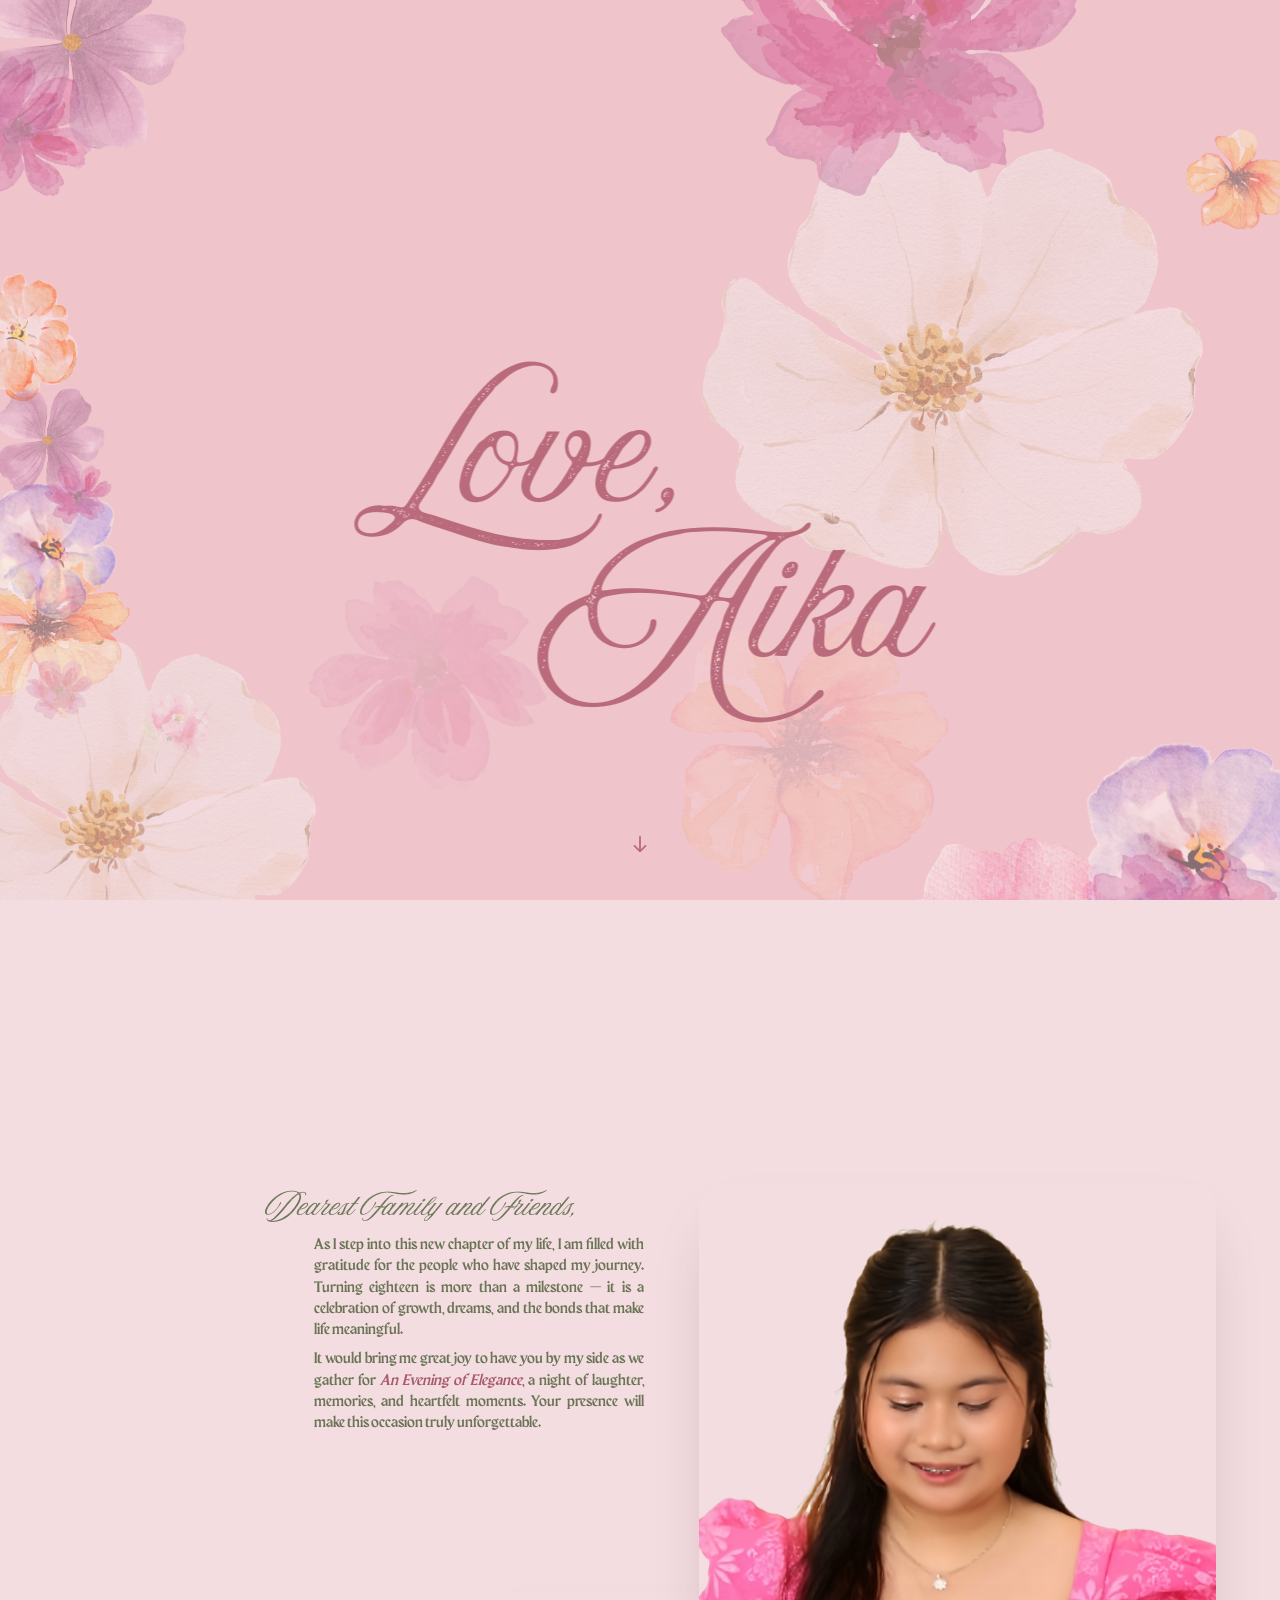
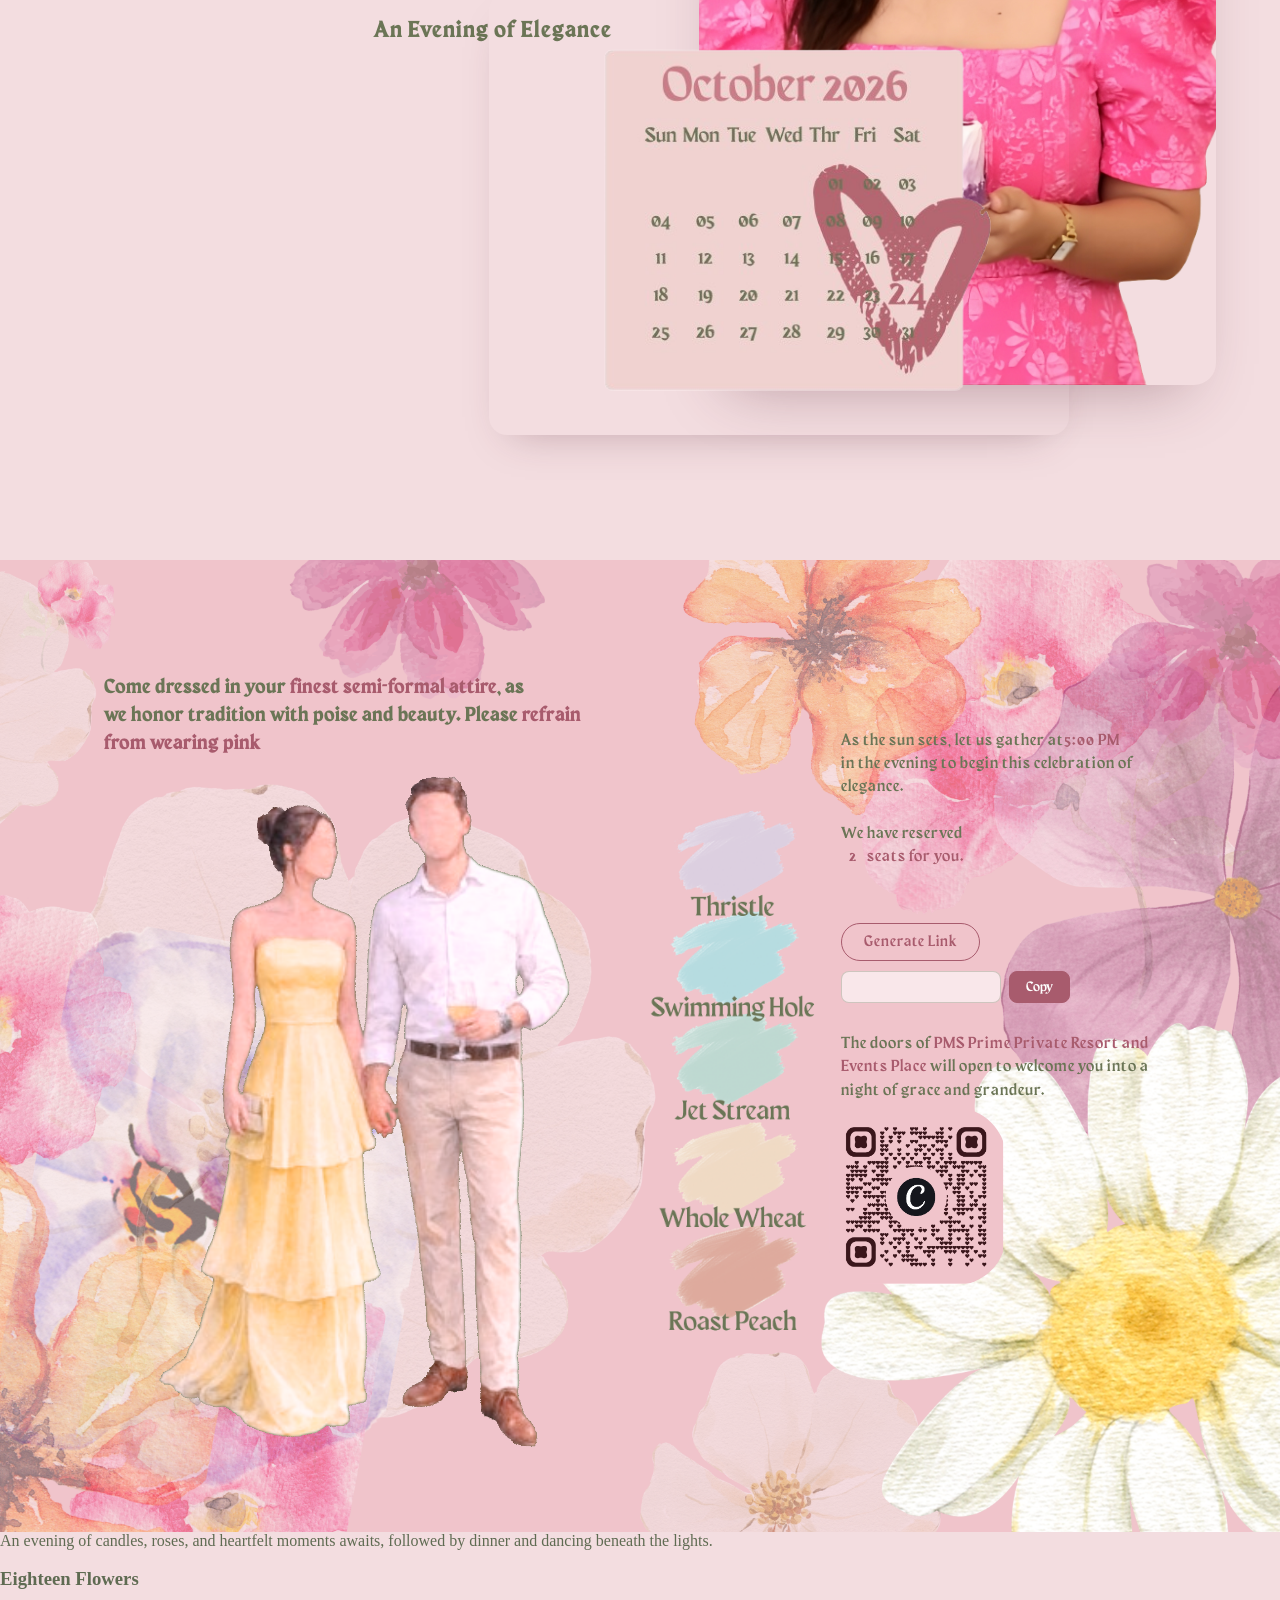
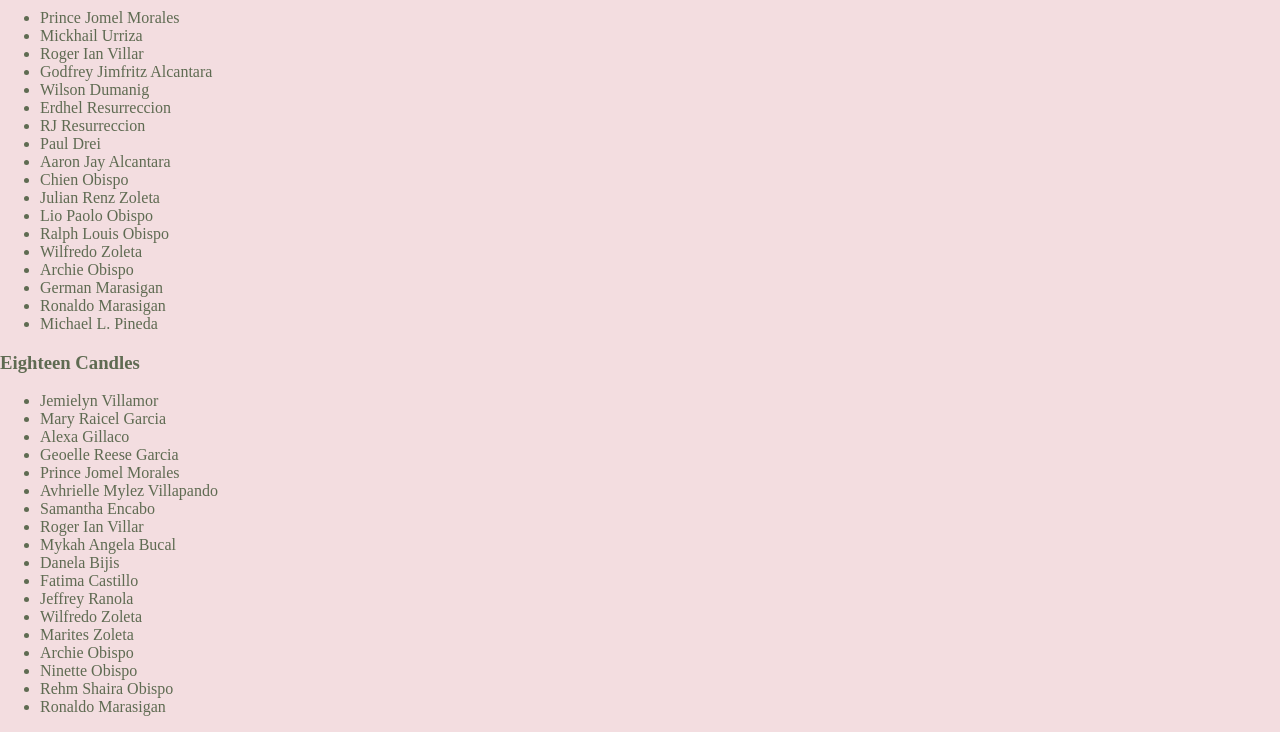
==== index.html @ 5c6cc0af "Update index.html" ====
<!DOCTYPE html>
<html lang="fil">
<head>
<meta charset="UTF-8">
<meta name="viewport" content="width=device-width, initial-scale=1.0">
<title>Aika | An Evening of Elegance</title>
<link rel="stylesheet" href="invitation.css">
</head>
<body class="is-loading">

<!-- Floral SVG sprite sheet, reused across sections -->
<svg width="0" height="0" style="position:absolute">
  <defs id="floral-defs"></defs>
</svg>

<!-- ambient floral corners, fixed, fade based on scroll -->
<div class="floral-layer" aria-hidden="true">
  <img class="floral floral--tl" src="images/floral-corner.svg" alt="">
  <img class="floral floral--bl" src="images/floral-corner-2.svg" alt="">
  <img class="floral floral--tr" src="images/floral-corner.svg" alt="">
</div>

<!-- ============ SECTION 1 : LANDING / COVER ============ -->
<section id="landing" class="landing">
  <div class="landing__inner">
    <div class="landing__stack"></div>
  </div>

  <div class="scroll-hint" aria-hidden="true">
    <svg class="scroll-hint__arrow" viewBox="0 0 24 24" fill="none">
      <path d="M12 4v16M12 20l-6-6M12 20l6-6" stroke="currentColor" stroke-width="2" stroke-linecap="round" stroke-linejoin="round"/>
    </svg>
  </div>
</section>

<!-- ============ SPACER — controls scroll distance for the morph ============ -->
<div id="morph-track" class="morph-track" aria-hidden="true"></div>

<!-- ============ SECTION 2 : HOMEPAGE / INVITATION ============ -->
<section id="home" class="home">
  <div class="home__panel">

    <p class="home__eyebrow">Dearest Family and Friends,</p>

    <div class="home__body">
      <p>
        As I step into this new chapter of my life, I am filled with
        gratitude for the people who have shaped my journey. Turning
        eighteen is more than a milestone &mdash; it is a celebration of
        growth, dreams, and the bonds that make life meaningful.
      </p>
      <p>
        It would bring me great joy to have you by my side as we gather
        for <em>An Evening of Elegance</em>, a night of laughter, memories,
        and heartfelt moments. Your presence will make this occasion
        truly unforgettable.
      </p>
    </div>

    <!-- This is the LANDING SPOT for the morphing "Love, Aika" text -->
    <div class="signature-slot" id="signature-slot" aria-hidden="true"></div>

    <p class="home__event">An Evening of Elegance</p>

    <div class="calendar" aria-label="October 2026 calendar, event on the 24th">
      <img src="images/calendar.png" alt="October 2026 calendar, event on the 24th">
    </div>

  </div>

  <div class="home__photo">
    <div class="home__photo-frame">
      <img src="images/aika-photo.png" alt="Litrato ni Aika" class="home__photo-img">
    </div>
  </div>

</section>

<!-- ============ SPACER 2 — controls scroll distance for details reveal ============ -->
<div id="details-track" class="details-track" aria-hidden="true"></div>

<!-- ============ SECTION 3 : DETAILS ============ -->
<section id="details" class="details">

  <div class="details__dresscode-block">
    <div class="details__dresscode">
      <p class="details__dresscode-text">
        Come dressed in your <em>finest semi-formal attire</em>, as <br class="dresscode-break"> we honor
        tradition with poise and beauty. Please <em>refrain from wearing pink</em> 
      </p>
    </div>

    <div class="details__illustration">
      <img src="images/dresscode.png" alt="Couple illustration" class="details__illustration-img">
    </div>
  </div>

  <div class="details__palette">
      <img src="images/color_pattern.png" alt="Color palette: Thristle, Swimming Hole, Jet Stream, Whole Wheat, Roast Peach" class="details__palette-img">
    </div>

  <div class="details__info">
    <p class="details__info-text">
      As the sun sets, let us gather at<em>5:00 PM</em> <br>in the evening to begin
      this celebration of elegance. <br><br>We have reserved<em><br><span id="seat-count" class="seat-count" contenteditable="true" inputmode="numeric" spellcheck="false" title="I-click para baguhin ang bilang ng seats">2</span> seats for you.</em> 
    </p>

    <div class="link-generator" aria-hidden="false">
      <button id="generate-link-btn" type="button" class="link-generator__btn">
        Generate Link
      </button>
      <div id="generated-link-box" class="link-generator__result" hidden>
        <input id="generated-link-input" type="text" class="link-generator__input" readonly>
        <button id="copy-link-btn" type="button" class="link-generator__copy">Copy</button>
      </div>
      <p id="link-copied-msg" class="link-generator__copied" hidden>Na-copy sa clipboard!</p>
    </div>
    <p class="details__info-text">
      The doors of <em>PMS Prime Private Resort and Events Place</em>
      will open to welcome you into a night of grace and grandeur.
    </p>

    <div class="details__qr">
      <img src="images/QR-Code.png" alt="QR code for RSVP" class="details__qr-img">
    </div>
  </div>

</section>

<!-- ============ SECTION 4 : CREDITS (Eighteen Flowers / Eighteen Candles) ============ -->
<section id="credits" class="credits">

  <p class="credits__intro">
    An evening of candles, roses, and heartfelt moments awaits, followed
    by dinner and dancing beneath the lights.
  </p>

  <div class="credits__columns">

    <div class="credits__column">
      <h3 class="credits__heading">Eighteen Flowers</h3>
      <ul class="credits__list">
        <li>Prince Jomel Morales</li>
        <li>Mickhail Urriza</li>
        <li>Roger Ian Villar</li>
        <li>Godfrey Jimfritz Alcantara</li>
        <li>Wilson Dumanig</li>
        <li>Erdhel Resurreccion</li>
        <li>RJ Resurreccion</li>
        <li>Paul Drei</li>
        <li>Aaron Jay Alcantara</li>
        <li>Chien Obispo</li>
        <li>Julian Renz Zoleta</li>
        <li>Lio Paolo Obispo</li>
        <li>Ralph Louis Obispo</li>
        <li>Wilfredo Zoleta</li>
        <li>Archie Obispo</li>
        <li>German Marasigan</li>
        <li>Ronaldo Marasigan</li>
        <li>Michael L. Pineda</li>
      </ul>
    </div>

    <div class="credits__column">
      <h3 class="credits__heading">Eighteen Candles</h3>
      <ul class="credits__list">
        <li>Jemielyn Villamor</li>
        <li>Mary Raicel Garcia</li>
        <li>Alexa Gillaco</li>
        <li>Geoelle Reese Garcia</li>
        <li>Prince Jomel Morales</li>
        <li>Avhrielle Mylez Villapando</li>
        <li>Samantha Encabo</li>
        <li>Roger Ian Villar</li>
        <li>Mykah Angela Bucal</li>
        <li>Danela Bijis</li>
        <li>Fatima Castillo</li>
        <li>Jeffrey Ranola</li>
        <li>Wilfredo Zoleta</li>
        <li>Marites Zoleta</li>
        <li>Archie Obispo</li>
        <li>Ninette Obispo</li>
        <li>Rehm Shaira Obispo</li>
        <li>Ronaldo Marasigan</li>
      </ul>
    </div>

  </div>

</section>

<script src="invitation.js"></script>
</body>
</html>
---- invitation.css ----
/* ==========================================================================
   AIKA — AN EVENING OF ELEGANCE
   Self-hosted fonts (no external CDN dependency — works offline too)
   ========================================================================== */

@font-face {
      font-family: 'Amoresa';
      src: url('fonts/Amoresa\ Aged.otf') format('truetype');
    }
    @font-face {
    font-family: 'Maragsa';
    src: url('fonts/MaragsaDisplay.otf') format('truetype');
}

/* ==========================================================================
   Design tokens
   ========================================================================== */

:root {
  /* -- palette, pulled from the reference invitation -- */
  --blush-50:   #f7e8e9;   /* lightest background wash */
  --blush-100:  #f3dde0;   /* landing background */
  --blush-200:  #ecc9ce;   /* home background */
  --blush-300:  #e3b2ba;   /* calendar card */
  --rose-500:   #b96b7c;   /* signature script / headline pink */
  --rose-600:   #a85b6d;   /* deeper rose for emphasis */
  --sage-600:   #5f6b52;   /* the muted green body copy */
  --sage-700:   #4c5642;   /* deeper sage for eyebrow labels */
  --cream-50:   #fbf4ec;

  /* -- type -- */
  --font-script: 'Amoresa', serif;
  --font-display: 'Maragsa', serif;
  --font-body: 'Cormorant Garamond', serif;

  /* -- motion -- */
  --ease-soft: cubic-bezier(0.22, 1, 0.36, 1);
}

* { box-sizing: border-box; }

html {
  scroll-behavior: auto; /* we drive motion manually via JS, not CSS smoothscroll */
}

body {
  margin: 0;
  font-family: var(--font-body);
  color: var(--sage-600);
  background: var(--blush-100);
  overflow-x: hidden;
}

@media (prefers-reduced-motion: reduce) {
  * { animation-duration: 0.01ms !important; transition-duration: 0.01ms !important; }
}

p { margin: 0; }

/* ==========================================================================
   Ambient floral corners — fixed, subtly present across both sections
   ========================================================================== */

.floral-layer {
  position: fixed;
  inset: 0;
  pointer-events: none;
  z-index: 1;
}

.floral {
  position: absolute;
  width: clamp(160px, 22vw, 340px);
  height: auto;
  opacity: 0.9;
}

.floral--tl { top: -40px; left: -50px; }
.floral--bl { bottom: -60px; left: -60px; transform: scaleY(-1) rotate(6deg); }
.floral--tr { top: -50px; right: -60px; transform: scaleX(-1); }

@media (max-width: 720px) {
  .floral { width: clamp(120px, 34vw, 200px); opacity: 0.7; }
}

/* ==========================================================================
   PAGE-LOAD FADE-IN
   body starts hidden+lifted; JS removes .is-loading shortly after DOM
   ready, which lets this transition play once on first visit.
   ========================================================================== */

body.is-loading .landing__inner,
body.is-loading #signature {
  opacity: 0;
}

body.is-loading .landing__inner {
  transform: translateY(14px);
}

.landing__inner {
  transition: opacity 1.1s var(--ease-soft), transform 1.1s var(--ease-soft);
}

#signature {
  transition: opacity 1.1s var(--ease-soft);
}

@media (prefers-reduced-motion: reduce) {
  body.is-loading .landing__inner,
  body.is-loading #signature {
    opacity: 1;
  }
  body.is-loading .landing__inner { transform: none; }
}

/* ==========================================================================
   SECTION 1 — LANDING / COVER
   ========================================================================== */

.landing {
  position: relative;
  height: 100vh;
  display: flex;
  align-items: center;
  justify-content: center;
  background-image: url(images/background.png);
  background-attachment: fixed;
  background-size: cover;
  background-position: center;
  z-index: 2;
  overflow: hidden;
}

.landing__inner {
  text-align: center;
  padding: 0 24px;
  max-width: 720px;
  display: flex;
  flex-direction: column;
  align-items: center;
}

/* This empty stack reserves layout space equal to where the moving
   "Love, Aika" signature sits at scroll-progress = 0 (two script lines).
   The actual text is rendered by the single #signature element,
   positioned in JS, so this block only needs to hold its place. */
.landing__stack {
  height: clamp(230px, 30vw, 340px);
  width: 100%;
}

/* ---- Scroll hint — tells first-time visitors to scroll down ---- */

.scroll-hint {
  position: absolute;
  bottom: clamp(24px, 5vh, 48px);
  left: 50%;
  transform: translateX(-50%);
  display: flex;
  flex-direction: column;
  align-items: center;
  gap: 6px;
  color: var(--rose-500);
  z-index: 3;
  opacity: 1;
  transition: opacity 1s var(--ease-soft);
  animation: scroll-hint-bounce 2s ease-in-out infinite;
}

.scroll-hint__arrow {
  width: 22px;
  height: 22px;
}

@keyframes scroll-hint-bounce {
  0%, 100% { transform: translateX(-50%) translateY(0); }
  50% { transform: translateX(-50%) translateY(8px); }
}

/* Fade out once the user starts scrolling — handled by JS toggling this class */
.scroll-hint.is-hidden {
  opacity: 0;
  pointer-events: none;
}

@media (prefers-reduced-motion: reduce) {
  .scroll-hint { animation: none; }
}


/* ==========================================================================
   MORPH TRACK — invisible spacer that defines how much scrolling
   the landing -> homepage transition takes
   ========================================================================== */

.morph-track {
  height: 25vh; /* scroll distance for the full morph */
  position: relative;
  z-index: 2;
  background-image: url(images/background.png);
  background-attachment: fixed;
  background-size: cover;
  background-position: center;
  pointer-events: none;
}

/* ==========================================================================
   SECTION 2 — HOMEPAGE / INVITATION
   ========================================================================== */

.home {
  position: relative;
  min-height: 100vh;
  background-image: url(images/background.png);
  background-attachment: fixed;
  background-size: cover;
  background-position: center;
  z-index: 2;
  display: grid;
  grid-template-columns: 1.15fr 1fr;
  align-items: stretch;
  padding: 60px 5vw 40px;
  gap: 40px;
}

.home__panel {
  position: relative;
  display: flex;
  flex-direction: column;
  padding-top: 0;
  max-width: 640px;
}

.home__eyebrow {
  font-family: var(--font-script);
  font-style: italic;
  font-weight: 500;
  font-size: clamp(1.5rem, 1.6vw, 1.9rem);
  color: #6b7556;
  padding-left: 200px;
  max-width: 680px;
}

.home__body {
  display: flex;
  flex-direction: column;
  gap: 8px;
  font-family: var(--font-display);
  font-size: clamp(0.95rem, 1.05vw, 1.1rem);
  line-height: 1.4;
  color: #6b7556;
  text-align: justify;
  padding-left: 250px;
  max-width: 580px;
}

.home__body em {
  font-style: italic;
  color: var(--rose-600);
}

/* Reserved space where the moving signature settles at scroll-progress = 1.
   Height matches the visual footprint of the script text at its small size.
   Uses a higher min so narrow/mobile viewports don't under-reserve space
   relative to the font-size formula used in script.js (based on slot width). */
.signature-slot {
  height: clamp(130px, 25vw, 170px);
  width: 100%;
  padding-left: 200px;
}

.home__event {
  font-family: var(--font-display);
  font-weight: 600;
  font-size: clamp(1.15rem, 1.7vw, 1.5rem);
  color: #6b7556;
  letter-spacing: 2px;
  margin-top: 15px;
  margin-bottom: 28px;
  padding-left: 310px;
}

.calendar {
  position: absolute;
  bottom: -50px;
  left: 100%;
  transform: translateX(-170px);
  z-index: 10;
  border-radius: 18px;
  padding: 0;
  width: 100%;
  max-width: 580px;
  aspect-ratio: 420 / 320;
  overflow: hidden;
  box-shadow: 0 18px 40px -22px rgba(90, 40, 55, 0.35);
}

.calendar img {
  display: block;
  width: 100%;
  height: 100%;
  object-fit: contain;  
} 

/* ---- photo side ---- */

.home__photo {
  position: relative;
  display: flex;
  align-items: stretch;
  justify-content: center;
}

.home__photo-frame {
  position: relative;
  width: 100%;
  border-radius: 22px;
  overflow: hidden;
  box-shadow: 0 30px 60px -30px rgba(90, 40, 55, 0.4);
}

/* Actual photo of Aika — replaces .photo-placeholder once an image is
   uploaded. object-fit: cover keeps the frame's shape no matter the
   source image's native dimensions, cropping instead of distorting. */
.home__photo-img {
  display: block;
  width: 100%;
  height: 100%;
  min-height: 560px;
  max-height: 850px;
  object-fit: cover;
  object-position: center;
  border-radius: 22px;
}

/* ==========================================================================
   THE MORPHING SIGNATURE — "Love, Aika"
   This single element is positioned with fixed coordinates calculated
   in JS every scroll frame, interpolating between its landing-page
   "hero" position/size and its homepage "settled" position/size.
   ========================================================================== */

#signature {  
  position: fixed;
  margin-top: 10px;
  top: 0;
  left: 0;
  transform-origin: center center;
  font-family: var(--font-script);
  color: var(--rose-500);
  line-height: 1.10;
  white-space: nowrap;
  pointer-events: none;
  z-index: 5;
  will-change: transform, top, left;
}

#signature .word {
  display: block;
}

#signature .word--love { display: inline-block; }
#signature .word--aika { display: block; text-align: right; padding-left: 1.3em;}

/* Homepage caption under the signature once settled (fades in near the end) */
.home__event-label {
  display: none;
}

/* ==========================================================================
   SPACER 2 — DETAILS SCROLL TRACK
   ========================================================================== */

.details-track {
  height: 15vh;
  position: relative;
  z-index: 2;
  background-image: url(images/background.png);
  background-attachment: fixed;
  background-size: cover;
  background-position: center;
  pointer-events: none;
}

/* ==========================================================================
   SECTION 3 — DETAILS
   ========================================================================== */

.details {
  position: relative;
  min-height: 100vh;
  background-image: url(images/background_2.png);
  background-attachment: fixed;
  background-size: cover;
  background-position: center;
  z-index: 2;
  display: grid;
  grid-template-columns: .8fr 0.6fr 0.5fr 1fr;
  grid-template-areas:
    "dressblock dressblock palette info"
    "dressblock dressblock palette info";
  align-items: start;
  gap: 32px 40px;
  padding: 80px 5vw 60px;

  opacity: 0;
  transform: translateY(28px);
  transition: opacity 1.1s var(--ease-soft), transform 1.1s var(--ease-soft);
}

.details.is-visible {
  opacity: 1;
  transform: translateY(0);
}

@media (prefers-reduced-motion: reduce) {
  .details {
    opacity: 1;
    transform: none;
    transition: none;
  }
}

/* ---- dress code text ---- */

/* New wrapper: holds dresscode text + illustration together as one
   stacked block, so they sit close together like a single frame. */
.details__dresscode-block {
  grid-area: dressblock;
  display: flex;
  flex-direction: column;
  gap: 12px;
}

.details__dresscode {
  max-width: 830px;
  padding-top: 10px;
}

.details__dresscode-text {
  margin-top: 40px;
  margin-left: 170px;
  font-family: var(--font-display);
  font-weight: 600;
  font-size: clamp(1.35rem, 2vw, 1.85rem);
  line-height: 1.45;
  letter-spacing: 1px;
  color: #6b7556;
  text-align: left;
}

.details__dresscode-text em {
  font-style: normal;
  color: var(--rose-600);
}

/* ---- illustration ---- */

.details__illustration {
  padding-left: 180px;
  display: flex;
  align-items: flex-end;
  justify-content: center;
  height: 100%;
  
}

.details__illustration-img {
  display: block;
  width: 300%;
  max-width: 400px;
  height: auto;
  object-fit: contain;
}

/* ---- color palette (single image) ---- */

.details__palette {
  grid-area: palette;
  display: flex;
  align-items: center;
  justify-content: center;
  padding-top: 0;
  align-self: center;
}

.details__palette-img {
  margin-top: 160px;  
  margin-right: 310px;
  margin-bottom: 20px;
  display: block;
  width: 70%;
  max-width: 890px;
  height: auto;
  object-fit: contain;
}

/* ---- info + QR ---- */

.details__info {  
  grid-area: info;
  display: flex;
  flex-direction: column;
  align-items: flex-start;
  justify-self: start;
  width: fit-content;
  gap: 30px;
  max-width: 830px;
  margin-top:180px;
  margin-left: -170px;
  padding-right: 250px;
}

.details__info-text {
  font-family: var(--font-display);
  font-size: clamp(1rem, 1.15vw, 1.30rem);
  line-height: 1.45;
  letter-spacing: 1px;
  color: #6b7556;
}

.details__info-text em {
  font-style: normal;
  color: var(--rose-600);
}

.seat-count {
  display: inline-block;
  min-width: 1.4em;
  padding: 0 0.12em;
  text-align: center;
  outline: none;
  cursor: text;
}

.seat-count:hover,
.seat-count:focus {
  background: rgba(185, 107, 124, 0.08);
}

.link-generator {
  margin-top: 24px;
  display: flex;
  flex-direction: column;
  align-items: flex-start;
  gap: 10px;
}

.link-generator[hidden] {
  display: none !important;
}

.link-generator__btn {
  font-family: var(--font-display);
  font-size: 0.95rem;
  letter-spacing: 1px;
  padding: 10px 22px;
  border-radius: 999px;
  border: 1px solid var(--rose-600);
  background: transparent;
  color: var(--rose-600);
  cursor: pointer;
  transition: background 0.2s ease, color 0.2s ease;
}

.link-generator__btn:hover {
  background: var(--rose-600);
  color: #fff;
}

.link-generator__result {
  display: flex;
  gap: 8px;
  width: 100%;
  max-width: 420px;
}

.link-generator__input {
  flex: 1;
  min-width: 0;
  font-family: var(--font-display);
  font-size: 0.85rem;
  padding: 8px 12px;
  border-radius: 8px;
  border: 1px solid rgba(107, 117, 86, 0.3);
  background: rgba(255, 255, 255, 0.6);
  color: #6b7556;
}

.link-generator__copy {
  font-family: var(--font-display);
  font-size: 0.85rem;
  padding: 8px 16px;
  border-radius: 8px;
  border: 1px solid var(--rose-600);
  background: var(--rose-600);
  color: #fff;
  cursor: pointer;
  white-space: nowrap;
}

.link-generator__copy:hover {
  opacity: 0.85;
}

.link-generator__copied {
  font-family: var(--font-display);
  font-size: 0.85rem;
  color: var(--rose-600);
  margin: 0;
}

@media print {
  .seat-count { border-bottom: none; }
  .link-generator { display: none; }
}

.details__qr {
  margin-left: -20px;
  margin-top: -25px;
  width: 180px;
}

.details__qr-img {
  display: block;
  width: 100%;
  height: auto;
  border-radius: 50px;
}

/* ==========================================================================
   Responsive — laptops (fixed px offsets + 300%-width images in .details
   are tuned for large desktop monitors; on laptop-class screens they eat
   too much of the narrower column width, so we scale them down here).
   Two tiers: 1367–1536px covers larger 14"–16" laptops that previously
   fell through to the desktop defaults (no rule existed above 1366px);
   981–1366px covers smaller/13" laptops and needs a bit more scale-down.
   ========================================================================== */

@media (min-width: 1367px) and (max-width: 1536px) {
  .details {
    grid-template-columns: 0.85fr 0.6fr 0.5fr 1fr;
    gap: 28px 32px;
  }
  .details__dresscode-text {
    margin-top: 30px;
    margin-left: 90px;
    font-size: clamp(1.2rem, 1.7vw, 1.55rem);
  }
  .details__illustration {
    padding-left: 90px;
  }
  .details__illustration-img {
    width: 100%;
    max-width: 620px;
  }
  .details__palette-img {
    width: 100%;
    max-width: 560px;
    margin-top: 90px;
    margin-right: 140px;
  }
  .details__info {
    margin-left: -70px;
    padding-right: 120px;
    margin-top: 130px;
  }
  .details__qr {
    margin-left: -40px;
  }
}

@media (min-width: 981px) and (max-width: 1366px) {
  .details {
    grid-template-columns: 0.9fr 0.65fr 0.55fr 1fr;
    gap: 24px 28px;
  }
  .details__dresscode-text {
    margin-top: 24px;
    margin-left: 40px;
    font-size: clamp(1.05rem, 1.5vw, 1.3rem);
  }
  .details__illustration {
    padding-left: 40px;
  }
  .details__illustration-img {
    width: 100%;
    max-width: 420px;
  }
  .details__palette-img {
    width: 100%;
    max-width: 360px;
    margin-top: 50px;
    margin-right: 30px;
  }
  .details__info {
    margin-left: -30px;
    padding-right: 40px;
    margin-top: 90px;
  }
  .details__qr {
    margin-left: -15px;
  }
}

/* ==========================================================================
   Responsive — tablet / mobile
   ========================================================================== */

@media (max-width: 980px) {
  .landing,
  .morph-track,
  .home,
  .details-track,
  .details {
    background-position: center top;
  }

  .home {
    grid-template-columns: 1fr;
    padding: 72px 6vw 60px;
  }
  .home__photo { order: -1; }
  .home__panel { max-width: none; }
  .home__photo-frame {
    margin: 0 auto;
    max-width: 480px;
  }
  .home__photo-img {
    min-height: 320px;
    max-height: 480px;
  }
  .calendar {
    position: relative;
    bottom: auto;
    left: auto;
    transform: none;
    margin: 20px auto 0;
    max-width: 340px;
  }

  .details {
    grid-template-columns: 1fr 1fr;
    grid-template-areas:
      "dressblock dressblock"
      "illustration palette"
      "info info";
    padding: 60px 6vw 60px;
    gap: 20px;
  }

  .details__dresscode-block {
    display: contents;
  }

  .details__dresscode {
    grid-area: dressblock;
    max-width: none;
  }

  .details__illustration {
    grid-area: illustration;
    margin-top: 0;
    padding-left: 0;
    display: flex;
    justify-content: center;
  }

  .details__dresscode-text {
    margin-left: 0;
    margin-top: 20px;
  }

  .details__palette {
    grid-area: palette;
    padding-top: 0;
    display: flex;
    justify-content: center;
    align-items: flex-start;
  }

  .details__illustration-img {
    width: 100%;
    max-width: 220px;
  }

  .details__palette-img {
    width: 100%;
    max-width: 220px;
    margin-top: 0;
    margin-right: 0;
    margin-bottom: 0;
  }

  .details__info {
    margin-left: 0;
    padding-right: 0;
    margin-top: 40px;
  }

  .details__qr {
    margin-left: 0;
    margin-top: 0;
  }
}

@media (max-width: 767px) and (min-width: 561px) {
  .home__eyebrow {
    padding-left: 60px;
    max-width: none;
  }
  .home__body {
    padding-left: 60px;
    max-width: none;
  }
  .signature-slot {
    padding-left: 60px;
  }
  .home__event {
    padding-left: 60px;
  }
}

@media (max-width: 560px) {
  .landing,
  .morph-track,
  .home,
  .details-track,
  .details {
    background-position: center top;
  }

  .home__eyebrow {
    padding-left: 0;
    max-width: none;
  }
  .home__body {
    text-align: left;
    padding-left: 0;
    max-width: none;
  }
  .signature-slot {
    padding-left: 0;
    margin-top: 10px;
  }
  .home__event {
    padding-left: 0;
    padding-top: 10px;
    text-align: center;
  }
  .home__photo-frame {
    max-width: 340px;
  }
  .home__photo-img {
    min-height: 260px;
    max-height: 380px;
  }

  .details {
    grid-template-columns: 1fr;
    grid-template-areas:
      "dressblock"
      "illustration"
      "palette"
      "info";
    padding: 60px 5vw 60px;
    gap: 20px;
  }

  .details__dresscode-block {
    display: contents;
  }

  .details__dresscode {
    grid-area: dressblock;
  }

  .details__dresscode-text {
    font-size: clamp(1.15rem, 4.5vw, 1.4rem);
    margin-left: 0;
    margin-top: 16px;
  }

  .details__dresscode-text .dresscode-break {
    display: none;
  }

  .details__illustration {
    grid-area: illustration;
    width: 100%;
    max-width: 400px;
    margin: 0 auto;
  }

  .details__illustration-img {
    display: block;
    width: 100%;
    height: 100%;
    min-height: 300px;
    max-height: 440px;
    object-fit: contain;
  }

  .details__palette {
    grid-area: palette;
    width: 100%;
    max-width: 400px;
    margin: 0 auto;
  }

  .details__palette-img {
    display: block;
    width: 100%;
    height: 100%;
    min-height: 300px;
    max-height: 440px;
    object-fit: contain;
    margin-top: 0;
    margin-right: 0;
  }

  .details__info {
    margin-left: 0;
    padding-right: 0;
    margin-top: 24px;
  }

  .link-generator__btn {
    font-size: 0.85rem;
    padding: 8px 18px;
  }
  .link-generator__result {
    max-width: 100%;
  }
  .link-generator__input,
  .link-generator__copy {
    font-size: 0.8rem;
  }

  .details__qr {
    width: 140px;
    margin-left: 0;
    margin-top: 0;
  }
}

@media (max-width: 320px) {
  .home__photo-img {
    min-height: 180px;
    max-height: 260px;
  }
  .home__eyebrow {
    font-size: clamp(1.1rem, 4vw, 1.4rem);
  }
  .home__body {
    font-size: clamp(0.8rem, 3vw, 0.9rem);
    gap: 6px;
  }
  .signature-slot {
    height: clamp(80px, 20vw, 110px);
  }
  .home__event {
    font-size: clamp(0.9rem, 3.5vw, 1.1rem);
    margin-bottom: 16px;
  }

  .details {
    grid-template-columns: 1fr;
    grid-template-areas:
      "dressblock"
      "illustration"
      "palette"
      "info";
    gap: 16px;
  }
  .details__dresscode-block {
    display: contents;
  }
  .details__dresscode {
    grid-area: dressblock;
  }
  .details__dresscode-text {
    font-size: clamp(1rem, 4.2vw, 1.15rem);
    margin-left: 0;
    margin-top: 12px;
  }
  .details__illustration {
    grid-area: illustration;
    margin: 0 auto;
    width: 100%;
    max-width: 280px;
  }
  .details__illustration-img {
    display: block;
    width: 100%;
    height: 100%;
    min-height: 220px;
    max-height: 320px;
    object-fit: contain;
  }
  .details__palette {
    grid-area: palette;
    margin: 0 auto;
    width: 100%;
    max-width: 280px;
  }
  .details__palette-img {
    display: block;
    width: 100%;
    height: 100%;
    min-height: 220px;
    max-height: 320px;
    object-fit: contain;
    margin-top: 0;
  }
  .details__info {
    margin-left: 0;
    padding-right: 0;
    margin-top: 16px;
  }
  .details__info-text {
    font-size: 0.85rem;
  }
  .link-generator__btn {
    font-size: 0.8rem;
    padding: 7px 14px;
  }
  .link-generator__input,
  .link-generator__copy {
    font-size: 0.75rem;
  }
  .details__qr {
    width: 110px;
  }

  .calendar {
    max-width: 260px;
  }
}
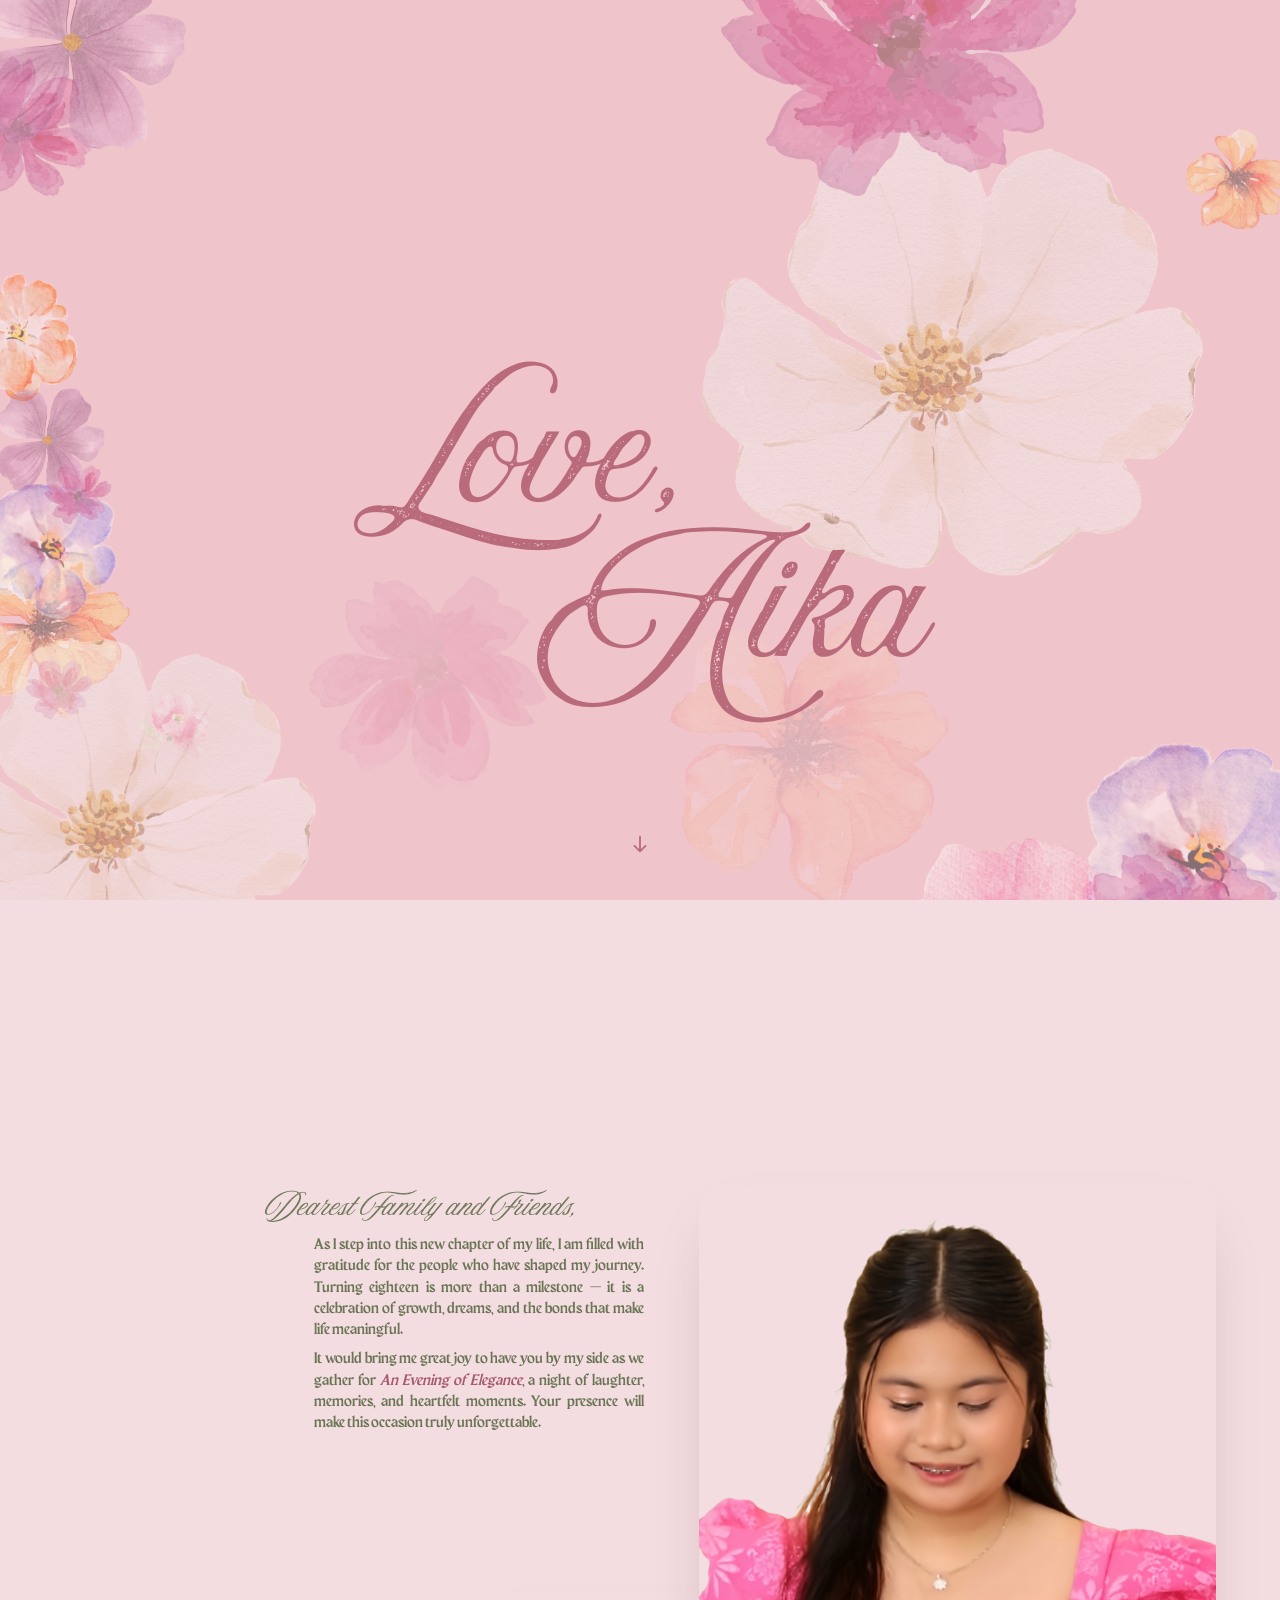
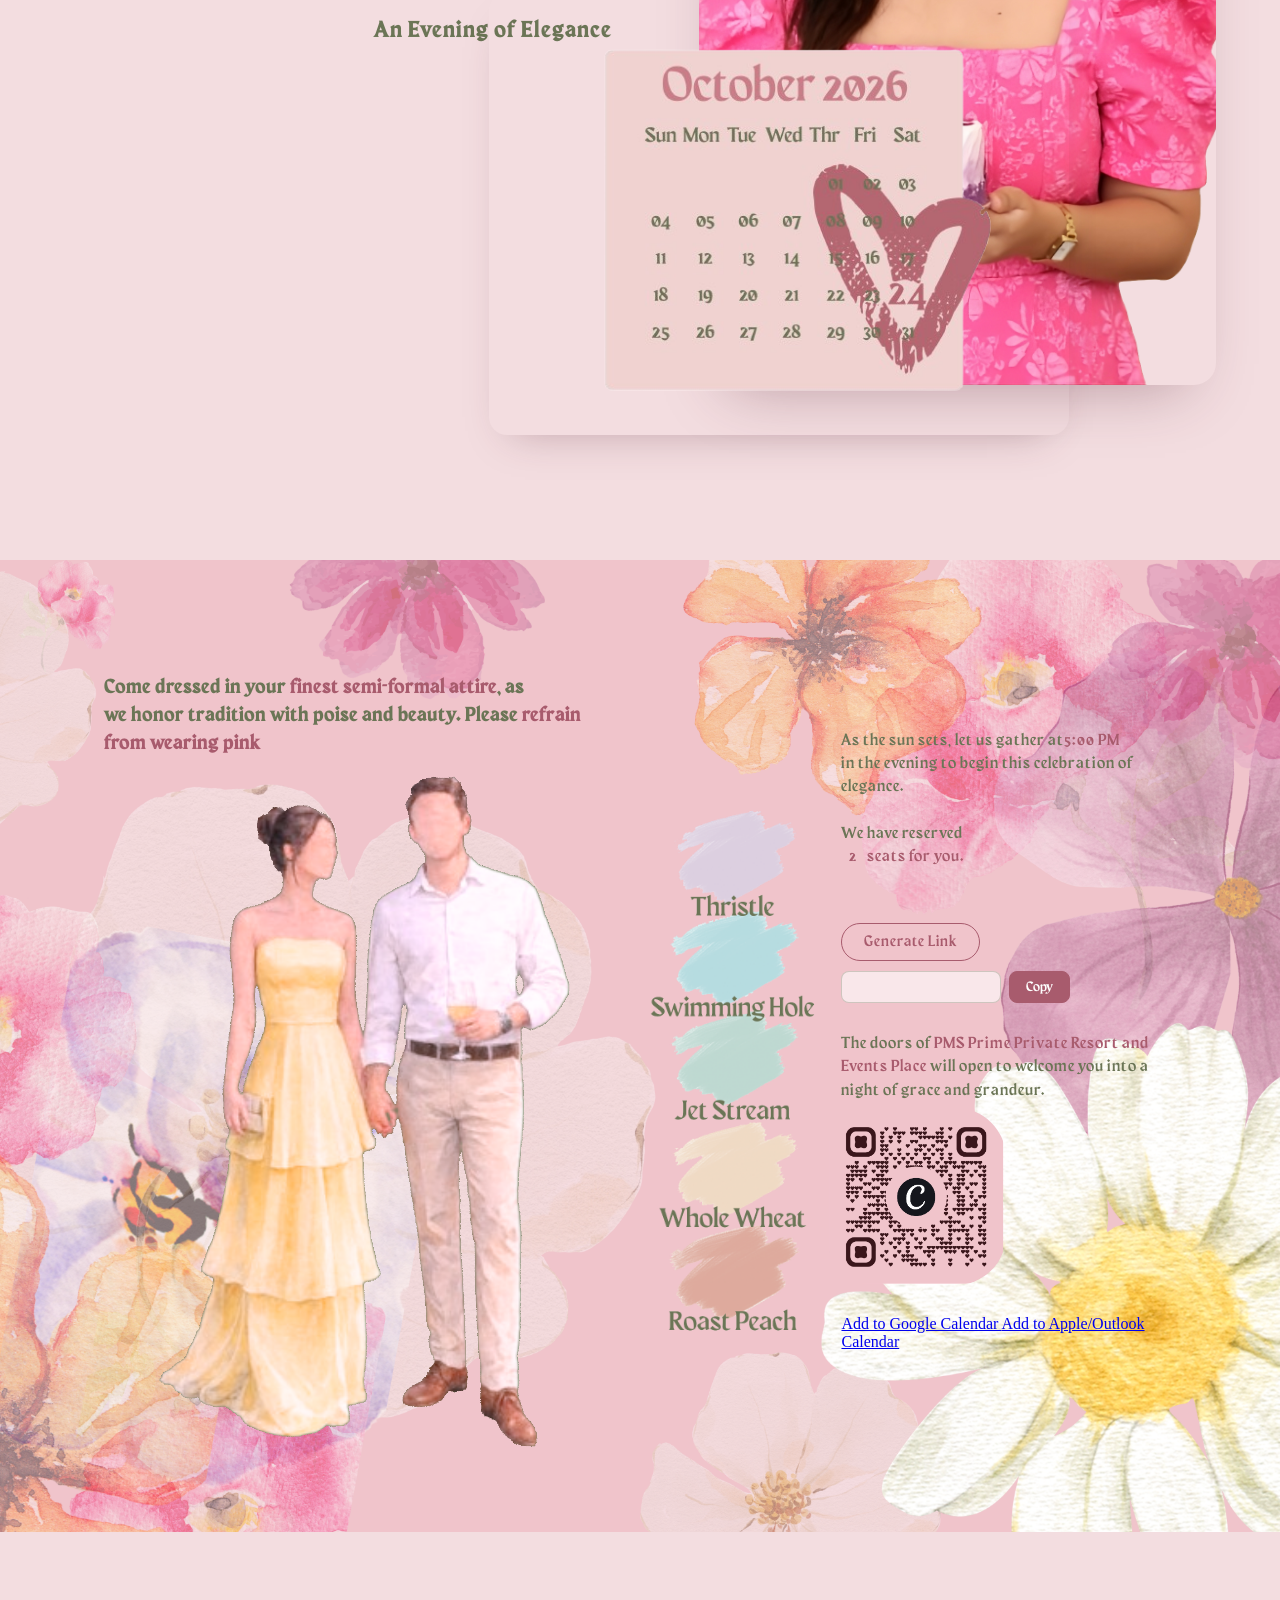
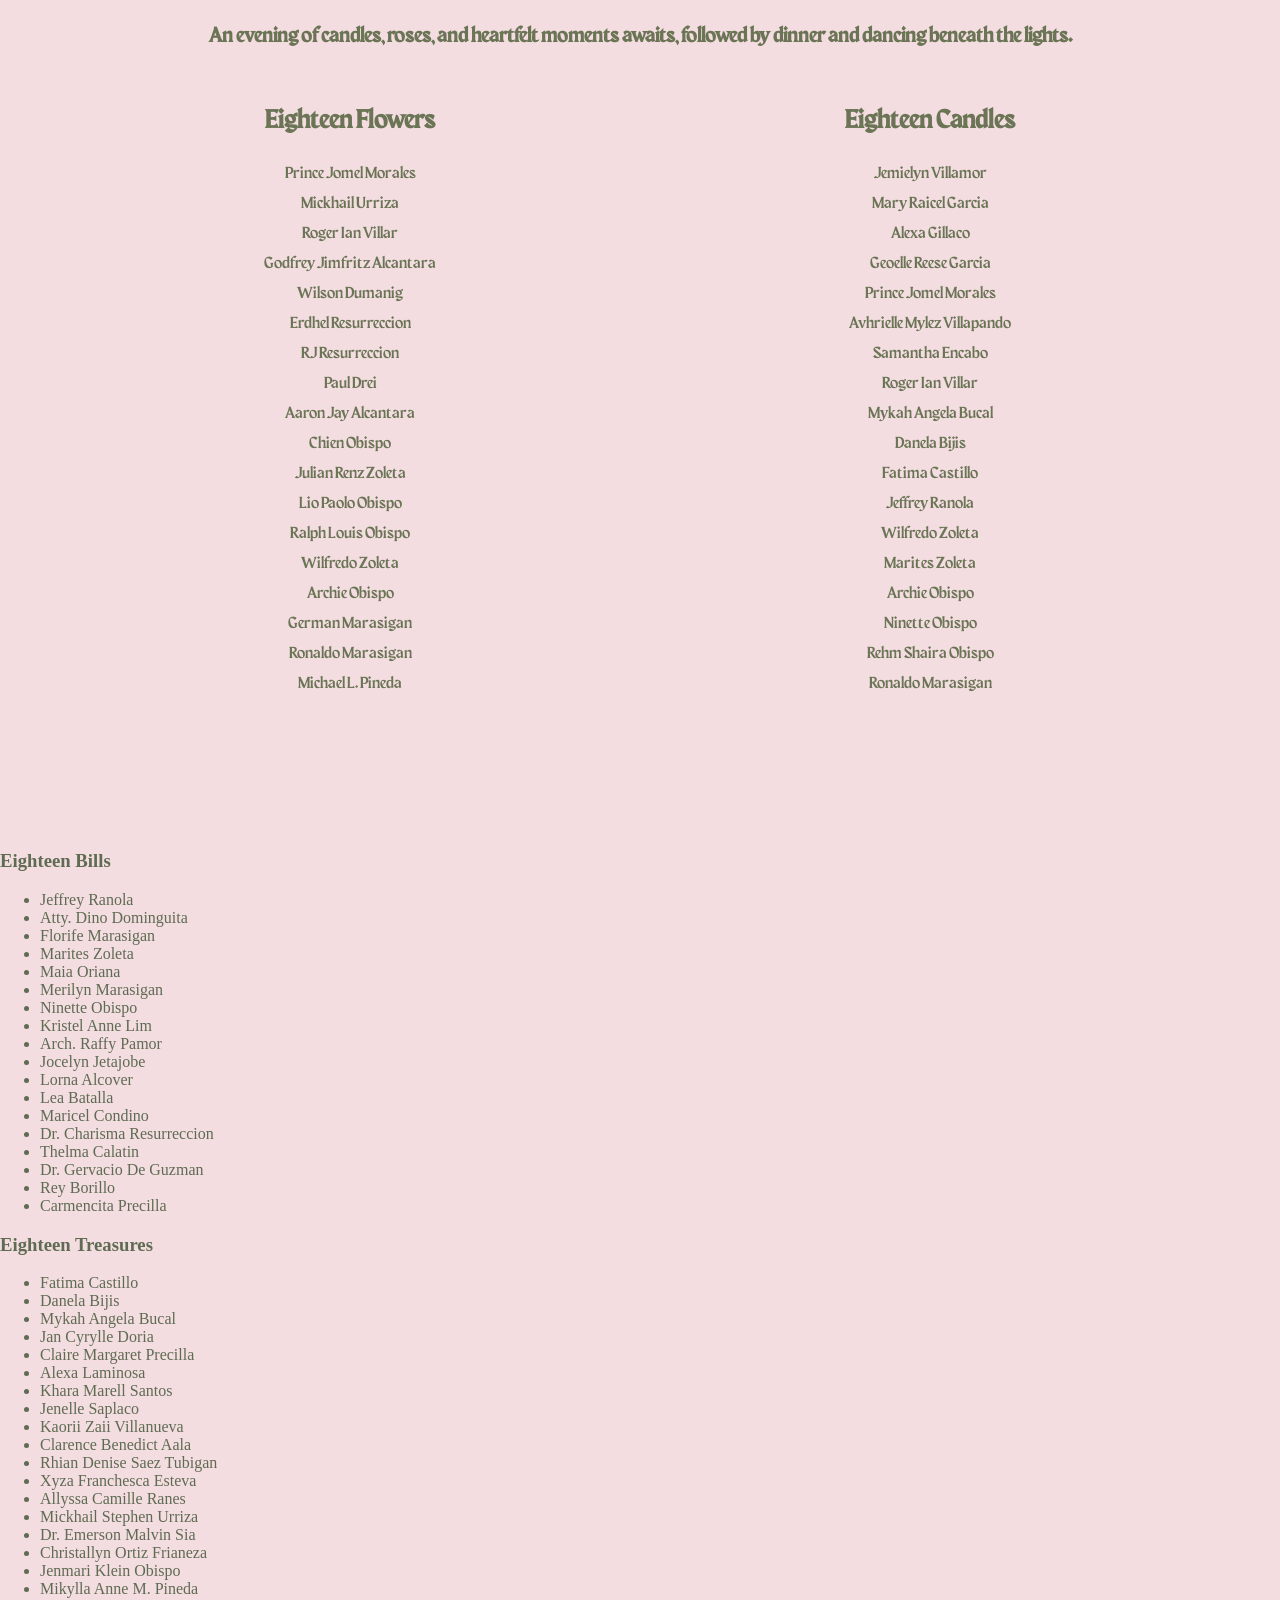
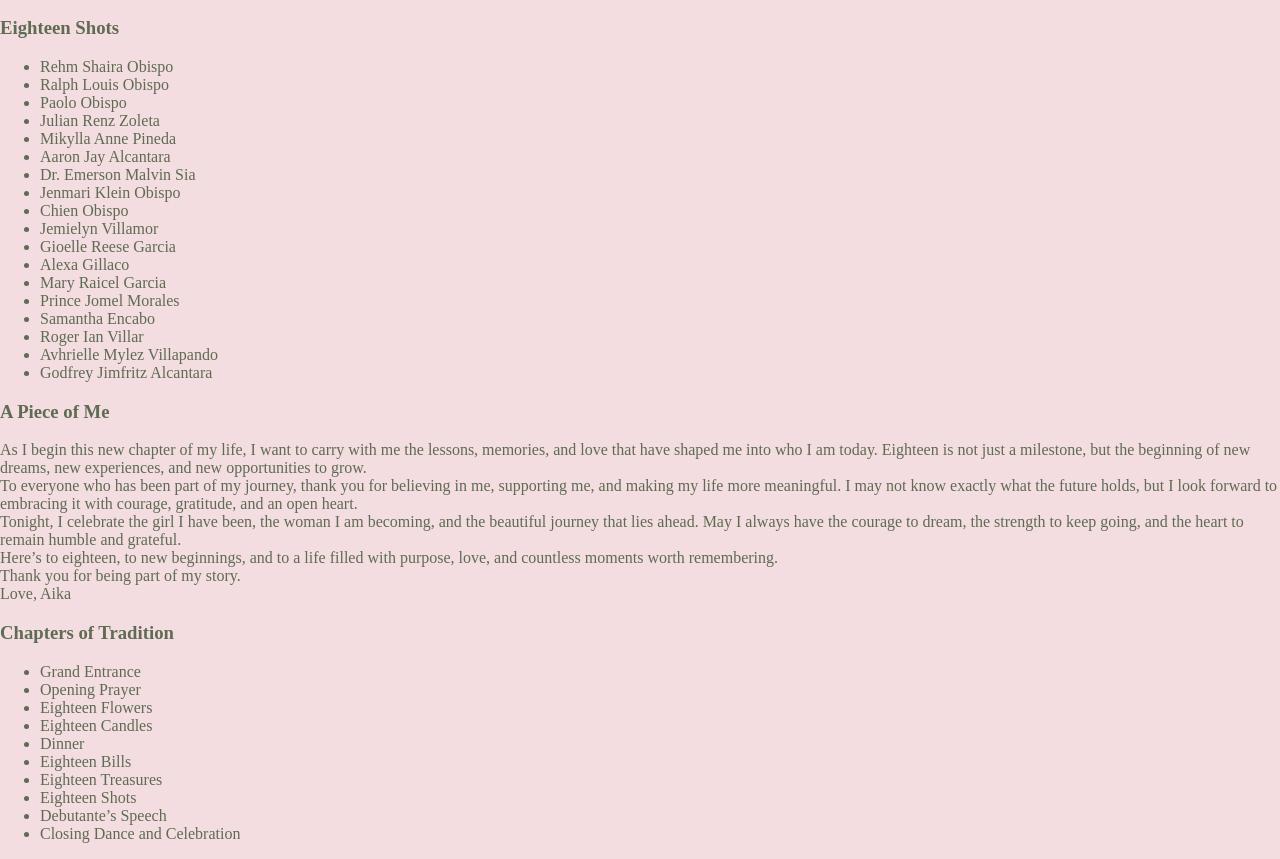
==== commit 68ee9327: "Update index.html" ====
--- a/index.html
+++ b/index.html
@@ -122,6 +122,15 @@
 
     <div class="details__qr">
       <img src="images/QR-Code.png" alt="QR code for RSVP" class="details__qr-img">
+    </div>
+
+    <div class="calendar-add">
+      <a id="calendar-google" class="calendar-add__link" href="#" target="_blank" rel="noopener">
+        Add to Google Calendar
+      </a>
+      <a id="calendar-ics" class="calendar-add__link" href="#" download="Aika-18th-Birthday.ics">
+        Add to Apple/Outlook Calendar
+      </a>
     </div>
   </div>
 
@@ -189,6 +198,135 @@
 
 </section>
 
+<!-- ============ SECTION 5 : TREASURES (Eighteen Bills / Eighteen Treasures) ============ -->
+<section id="treasures" class="treasures">
+
+  <div class="treasures__columns">
+
+    <div class="treasures__column">
+      <h3 class="treasures__heading">Eighteen Bills</h3>
+      <ul class="treasures__list">
+        <li>Jeffrey Ranola</li>
+        <li>Atty. Dino Dominguita</li>
+        <li>Florife Marasigan</li>
+        <li>Marites Zoleta</li>
+        <li>Maia Oriana</li>
+        <li>Merilyn Marasigan</li>
+        <li>Ninette Obispo</li>
+        <li>Kristel Anne Lim</li>
+        <li>Arch. Raffy Pamor</li>
+        <li>Jocelyn Jetajobe</li>
+        <li>Lorna Alcover</li>
+        <li>Lea Batalla</li>
+        <li>Maricel Condino</li>
+        <li>Dr. Charisma Resurreccion</li>
+        <li>Thelma Calatin</li>
+        <li>Dr. Gervacio De Guzman</li>
+        <li>Rey Borillo</li>
+        <li>Carmencita Precilla</li>
+      </ul>
+    </div>
+
+    <div class="treasures__column">
+      <h3 class="treasures__heading">Eighteen Treasures</h3>
+      <ul class="treasures__list">
+        <li>Fatima Castillo</li>
+        <li>Danela Bijis</li>
+        <li>Mykah Angela Bucal</li>
+        <li>Jan Cyrylle Doria</li>
+        <li>Claire Margaret Precilla</li>
+        <li>Alexa Laminosa</li>
+        <li>Khara Marell Santos</li>
+        <li>Jenelle Saplaco</li>
+        <li>Kaorii Zaii Villanueva</li>
+        <li>Clarence Benedict Aala</li>
+        <li>Rhian Denise Saez Tubigan</li>
+        <li>Xyza Franchesca Esteva</li>
+        <li>Allyssa Camille Ranes</li>
+        <li>Mickhail Stephen Urriza</li>
+        <li>Dr. Emerson Malvin Sia</li>
+        <li>Christallyn Ortiz Frianeza</li>
+        <li>Jenmari Klein Obispo</li>
+        <li>Mikylla Anne M. Pineda</li>
+      </ul>
+    </div>
+
+  </div>
+
+</section>
+
+<!-- ============ SECTION 6 : SHOTS (Eighteen Shots) ============ -->
+<section id="shots" class="shots">
+
+  <div class="shots__inner">
+    <h3 class="shots__heading">Eighteen Shots</h3>
+    <ul class="shots__list">
+      <li>Rehm Shaira Obispo</li>
+      <li>Ralph Louis Obispo</li>
+      <li>Paolo Obispo</li>
+      <li>Julian Renz Zoleta</li>
+      <li>Mikylla Anne Pineda</li>
+      <li>Aaron Jay Alcantara</li>
+      <li>Dr. Emerson Malvin Sia</li>
+      <li>Jenmari Klein Obispo</li>
+      <li>Chien Obispo</li>
+      <li>Jemielyn Villamor</li>
+      <li>Gioelle Reese Garcia</li>
+      <li>Alexa Gillaco</li>
+      <li>Mary Raicel Garcia</li>
+      <li>Prince Jomel Morales</li>
+      <li>Samantha Encabo</li>
+      <li>Roger Ian Villar</li>
+      <li>Avhrielle Mylez Villapando</li>
+      <li>Godfrey Jimfritz Alcantara</li>
+    </ul>
+  </div>
+
+</section>
+
+<!-- ============ SECTION 7 : PIECE (A Piece of Me / Chapters of Tradition) ============ -->
+<section id="piece" class="piece">
+
+  <div class="piece__grid">
+
+    <div class="piece__column">
+      <h3 class="piece__heading">A Piece of Me</h3>
+
+      <div class="piece__letter">
+        <p>As I begin this new chapter of my life, I want to carry with me the lessons, memories, and love that have shaped me into who I am today. Eighteen is not just a milestone, but the beginning of new dreams, new experiences, and new opportunities to grow.</p>
+        <p>To everyone who has been part of my journey, thank you for believing in me, supporting me, and making my life more meaningful. I may not know exactly what the future holds, but I look forward to embracing it with courage, gratitude, and an open heart.</p>
+        <p>Tonight, I celebrate the girl I have been, the woman I am becoming, and the beautiful journey that lies ahead. May I always have the courage to dream, the strength to keep going, and the heart to remain humble and grateful.</p>
+        <p>Here&rsquo;s to eighteen, to new beginnings, and to a life filled with purpose, love, and countless moments worth remembering.</p>
+        <p>Thank you for being part of my story.</p>
+      </div>
+
+      <p class="piece__signature">
+        <span class="piece__signature-love">Love,</span>
+        <span class="piece__signature-aika">Aika</span>
+      </p>
+    </div>
+
+    <div class="piece__column">
+      <h3 class="piece__heading">Chapters of Tradition</h3>
+
+      <ul class="piece__timeline">
+        <li class="piece__timeline-item"><span class="piece__petal" aria-hidden="true"></span><span class="piece__timeline-label">Grand Entrance</span></li>
+        <li class="piece__timeline-item"><span class="piece__petal" aria-hidden="true"></span><span class="piece__timeline-label">Opening Prayer</span></li>
+        <li class="piece__timeline-item"><span class="piece__petal" aria-hidden="true"></span><span class="piece__timeline-label">Eighteen Flowers</span></li>
+        <li class="piece__timeline-item"><span class="piece__petal" aria-hidden="true"></span><span class="piece__timeline-label">Eighteen Candles</span></li>
+        <li class="piece__timeline-item"><span class="piece__petal" aria-hidden="true"></span><span class="piece__timeline-label">Dinner</span></li>
+        <li class="piece__timeline-item"><span class="piece__petal" aria-hidden="true"></span><span class="piece__timeline-label">Eighteen Bills</span></li>
+        <li class="piece__timeline-item"><span class="piece__petal" aria-hidden="true"></span><span class="piece__timeline-label">Eighteen Treasures</span></li>
+        <li class="piece__timeline-item"><span class="piece__petal" aria-hidden="true"></span><span class="piece__timeline-label">Eighteen Shots</span></li>
+        <li class="piece__timeline-item"><span class="piece__petal" aria-hidden="true"></span><span class="piece__timeline-label">Debutante&rsquo;s Speech</span></li>
+        <li class="piece__timeline-item"><span class="piece__petal" aria-hidden="true"></span><span class="piece__timeline-label">Closing Dance and Celebration</span></li>
+      </ul>
+    </div>
+
+  </div>
+
+</section>
+
 <script src="invitation.js"></script>
 </body>
 </html>
--- a/invitation.css
+++ b/invitation.css
@@ -1038,3 +1038,159 @@
     max-width: 260px;
   }
 }
+
+/* ==========================================================================
+   SECTION 4 — CREDITS (Eighteen Flowers / Eighteen Candles)
+   The intro line fades in over 5s once the section is scrolled into
+   view, via the .is-visible class added by JS IntersectionObserver.
+   ========================================================================== */
+
+.credits {
+  position: relative;
+  min-height: 100vh;
+  background-image: url(images/background_3.png);
+  background-attachment: fixed;
+  background-size: cover;
+  background-position: center;
+  z-index: 2;
+  padding: 90px 6vw 100px;
+}
+
+.credits__intro {
+  font-family: var(--font-display);
+  font-weight: 600;
+  font-size: clamp(1.1rem, 1.6vw, 1.5rem);
+  color: #6b7556;
+  text-align: center;
+  white-space: nowrap;
+  margin: 0 auto 56px;
+  line-height: 1.5;
+  opacity: 0;
+  transition: opacity 8s var(--ease-soft);
+}
+
+.credits.is-visible .credits__intro {
+  opacity: 1;
+}
+
+@media (prefers-reduced-motion: reduce) {
+  .credits__intro {
+    opacity: 1;
+    transition: none;
+  }
+}
+
+.credits__columns {
+  display: grid;
+  grid-template-columns: 1fr 1fr;
+  gap: 60px;
+  max-width: 1100px;
+  margin: 0 auto;
+}
+
+.credits__column {
+  text-align: center;
+}
+
+.credits__heading {
+  font-family: var(--font-display);
+  font-weight: 600;
+  font-size: clamp(1.4rem, 2vw, 1.9rem);
+  color: #6b7556;
+  margin: 0 0 32px;
+}
+
+.credits__list {
+  list-style: none;
+  margin: 0;
+  padding: 0;
+  display: flex;
+  flex-direction: column;
+  gap: 14px;
+}
+
+.credits__list li {
+  font-family: var(--font-display);
+  font-size: clamp(1rem, 1.2vw, 1.2rem);
+  color: #6b7556;
+  letter-spacing: normal;
+  opacity: 0;
+  transform: translateY(14px);
+}
+
+/* Staggered reveal: only plays once .credits has .is-visible. Each name
+   fades up with a slightly later delay than the one before it — a
+   one-by-one "credits roll" feel, scroll-triggered rather than
+   auto-scrolling. nth-child is capped at 18 since both lists currently
+   have 18 names; add more rules if a list ever grows past that. */
+.credits.is-visible .credits__list li {
+  animation: credits-fade-up 1.8s var(--ease-soft) forwards;
+}
+
+.credits__list li:nth-child(1)  { animation-delay: 0.10s; }
+.credits__list li:nth-child(2)  { animation-delay: 0.60s; }
+.credits__list li:nth-child(3)  { animation-delay: 1.10s; }
+.credits__list li:nth-child(4)  { animation-delay: 1.60s; }
+.credits__list li:nth-child(5)  { animation-delay: 2.10s; }
+.credits__list li:nth-child(6)  { animation-delay: 2.60s; }
+.credits__list li:nth-child(7)  { animation-delay: 3.10s; }
+.credits__list li:nth-child(8)  { animation-delay: 3.60s; }
+.credits__list li:nth-child(9)  { animation-delay: 4.10s; }
+.credits__list li:nth-child(10) { animation-delay: 4.60s; }
+.credits__list li:nth-child(11) { animation-delay: 5.10s; }
+.credits__list li:nth-child(12) { animation-delay: 5.60s; }
+.credits__list li:nth-child(13) { animation-delay: 6.10s; }
+.credits__list li:nth-child(14) { animation-delay: 6.60s; }
+.credits__list li:nth-child(15) { animation-delay: 7.10s; }
+.credits__list li:nth-child(16) { animation-delay: 7.60s; }
+.credits__list li:nth-child(17) { animation-delay: 8.10s; }
+.credits__list li:nth-child(18) { animation-delay: 8.60s; }
+
+@keyframes credits-fade-up {
+  to {
+    opacity: 1;
+    transform: translateY(0);
+  }
+}
+
+@media (prefers-reduced-motion: reduce) {
+  .credits__list li {
+    opacity: 1;
+    transform: none;
+    animation: none;
+  }
+}
+
+@media (max-width: 980px) {
+  /* Below this width, nowrap no longer fits the sentence — 980px matches
+     the site's existing tablet breakpoint (used by .home/.details) and
+     is where the intro naturally stops needing to wrap anyway, so this
+     causes no visible change right at the boundary. Without this, widths
+     roughly 768–900px (many tablets in portrait and phones in landscape)
+     force the unwrapped text past the section edge, creating horizontal
+     scroll on the whole page. */
+  .credits__intro {
+    white-space: normal;
+    max-width: 640px;
+    margin-bottom: 40px;
+  }
+}
+
+@media (max-width: 767px) {
+  .credits__columns {
+    grid-template-columns: 1fr;
+    gap: 48px;
+  }
+}
+
+@media (max-width: 560px) {
+  .credits {
+    padding: 60px 6vw 70px;
+  }
+  .credits__heading {
+    margin-bottom: 24px;
+  }
+  .credits__list {
+    gap: 10px;
+  }
+}
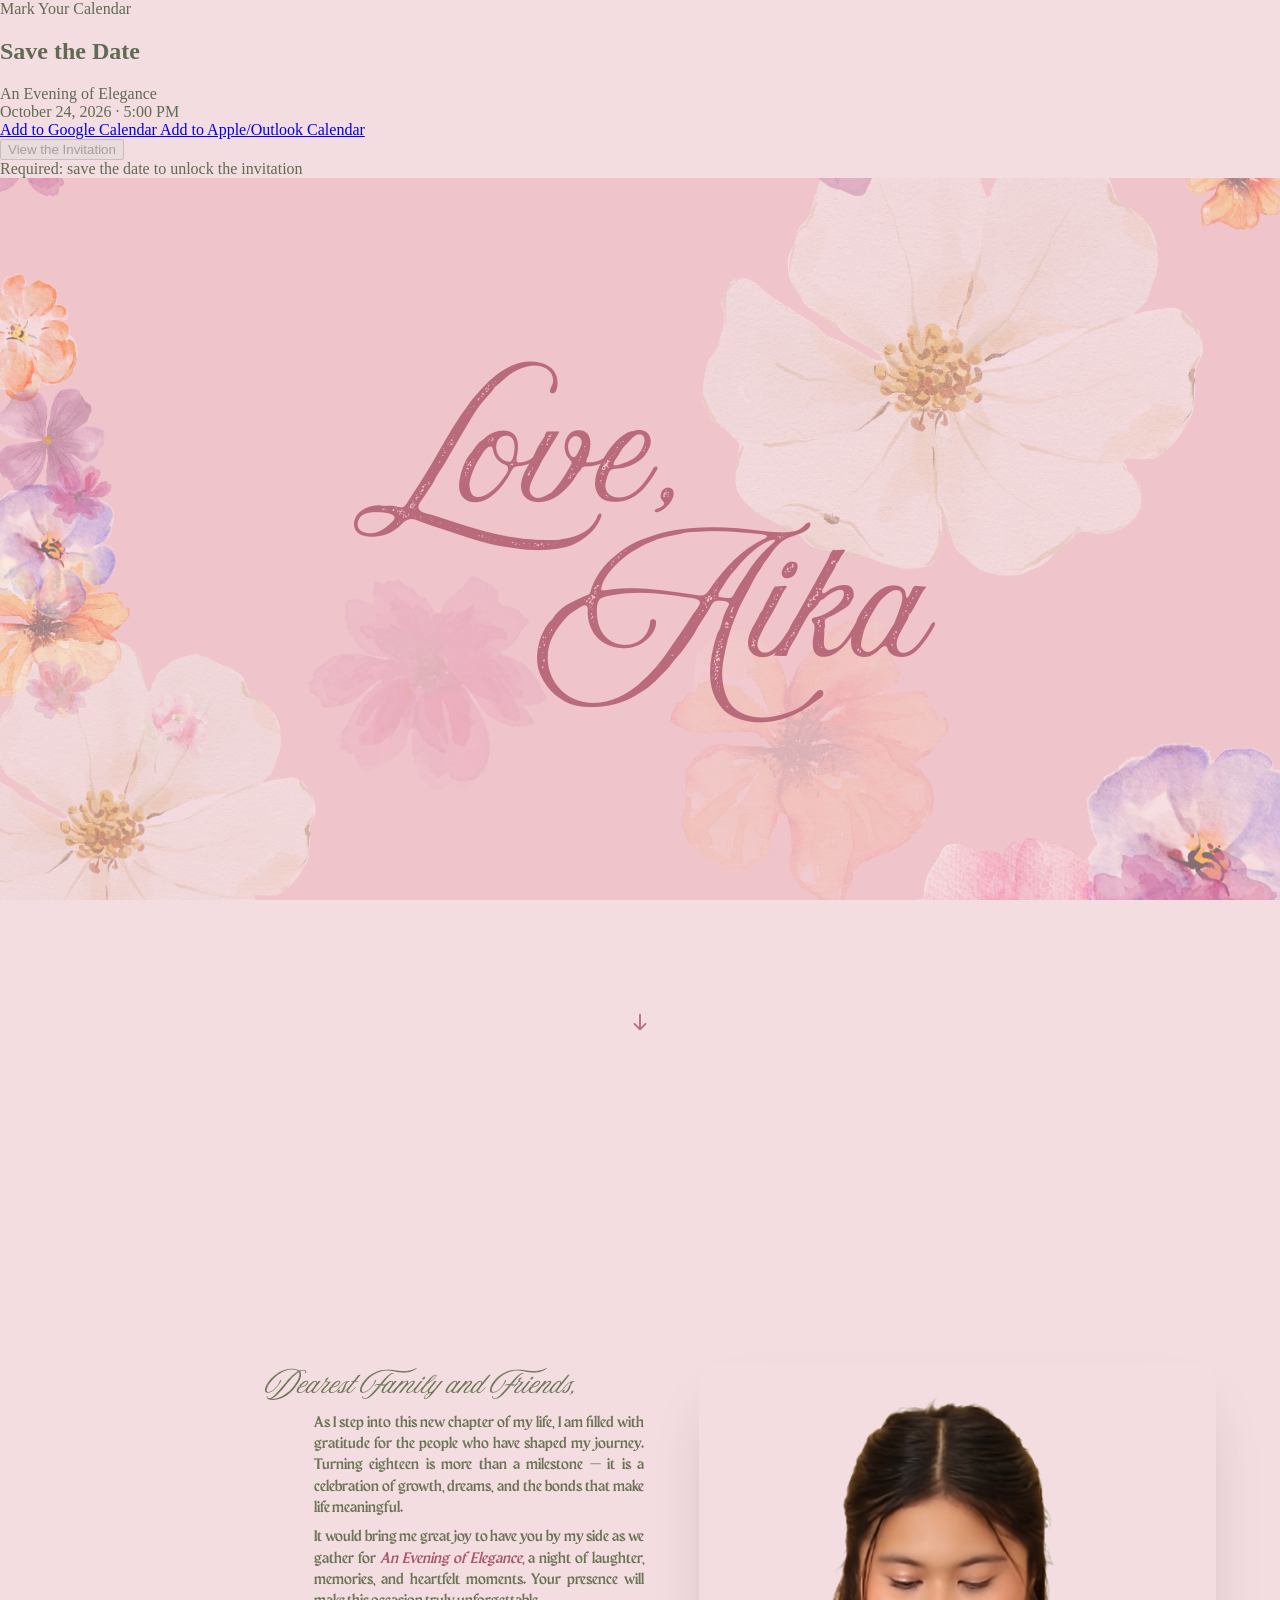
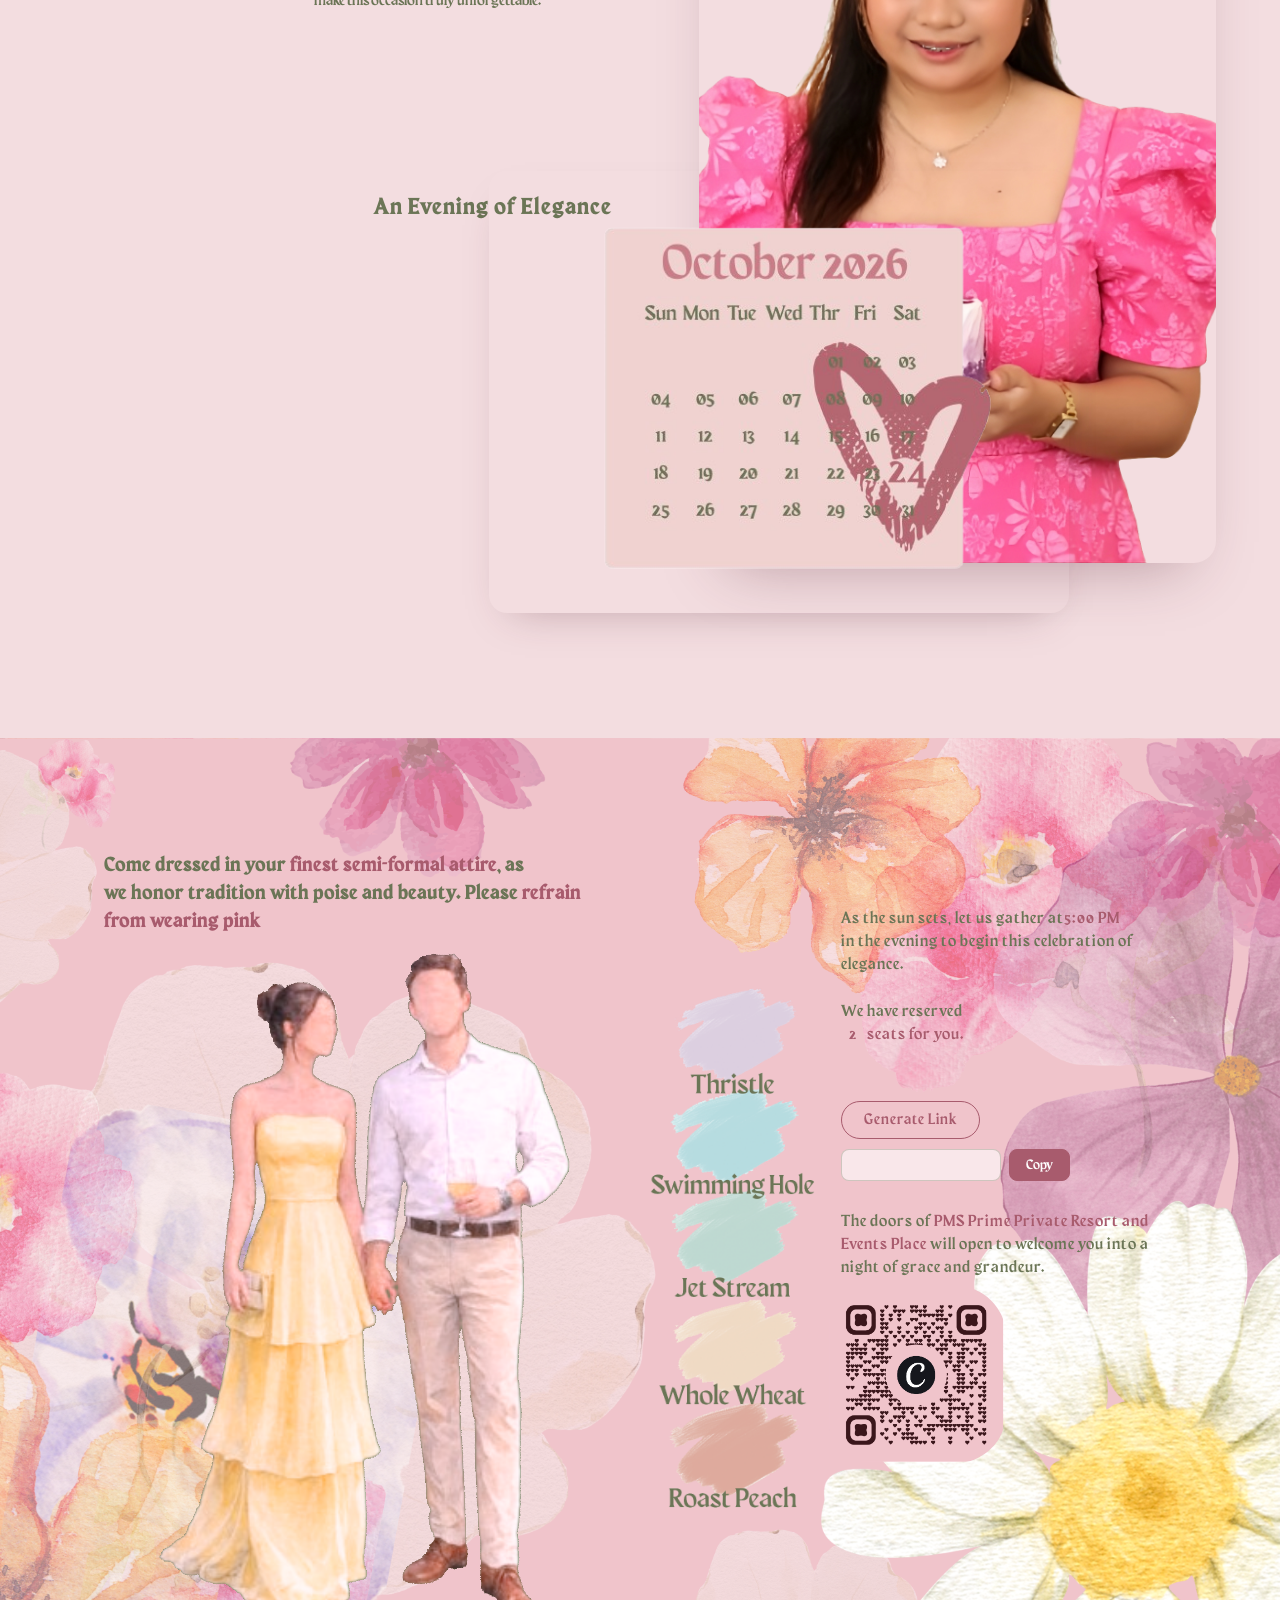
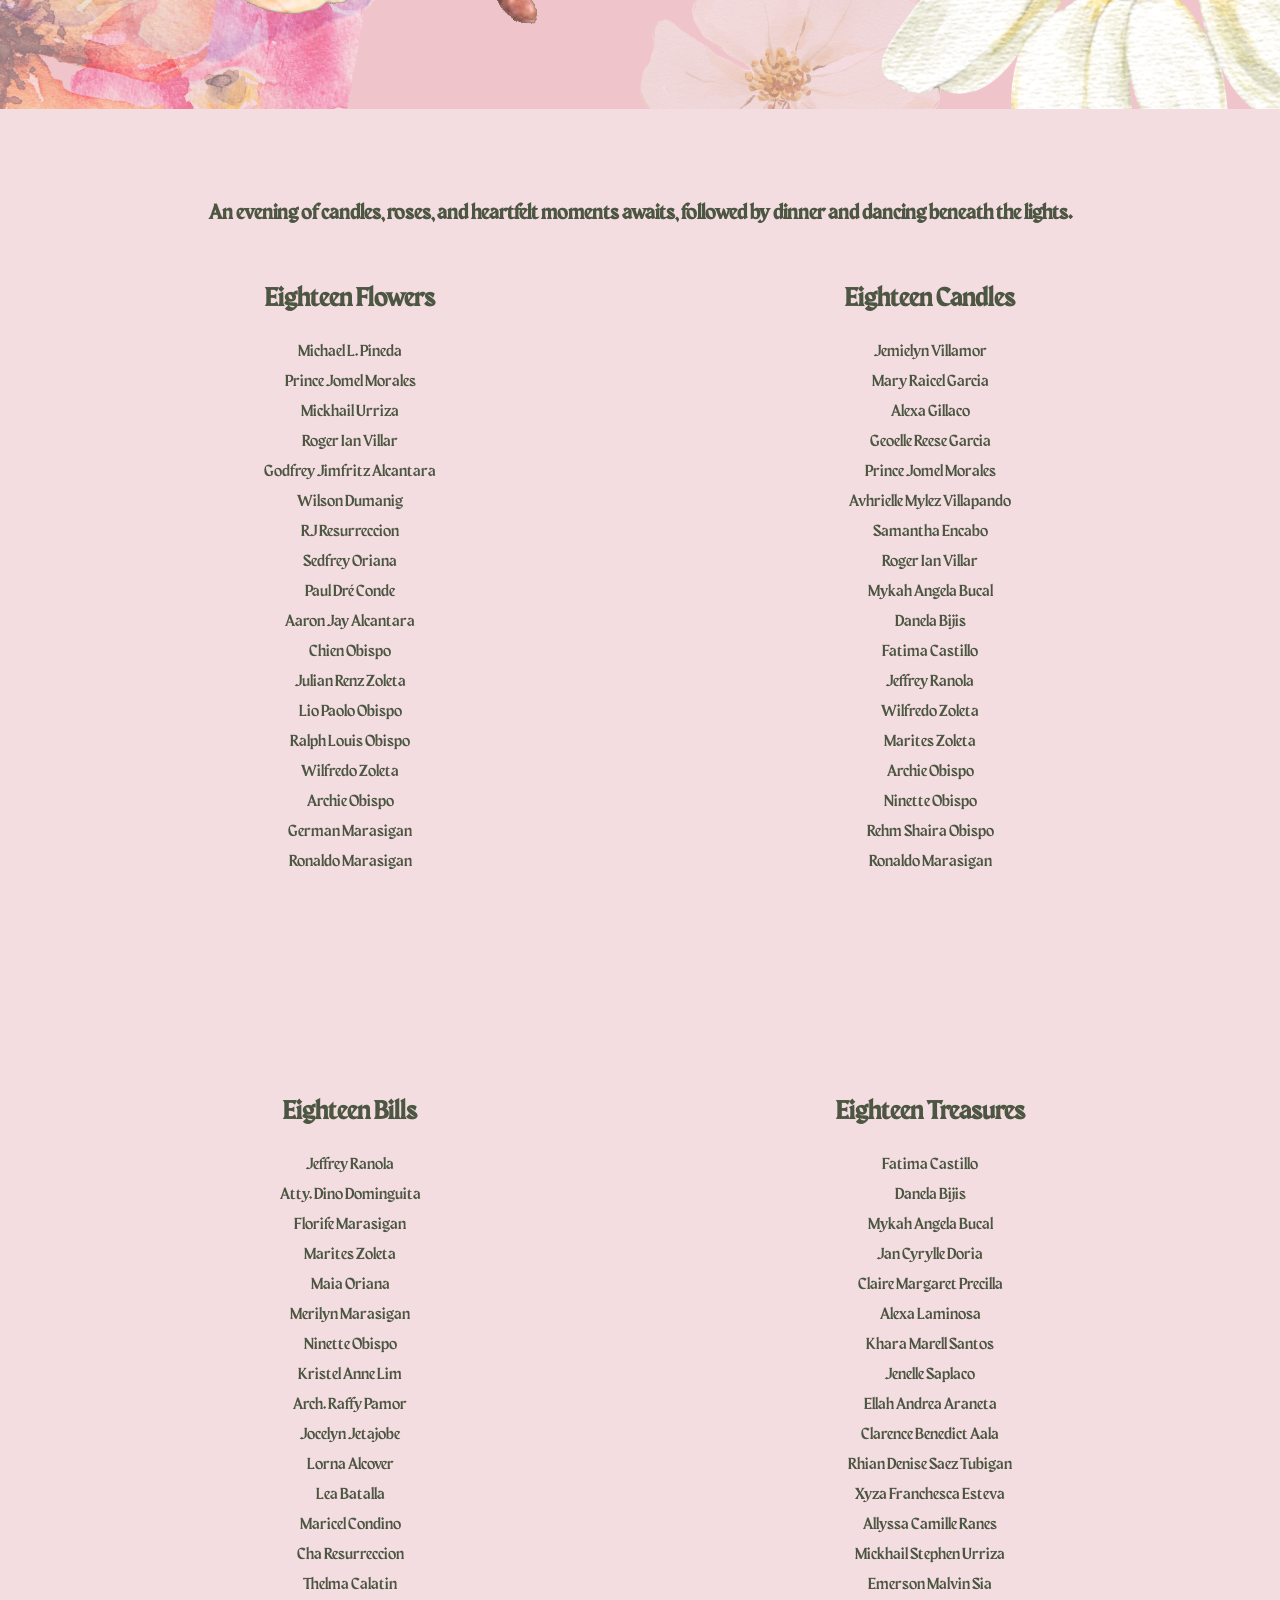
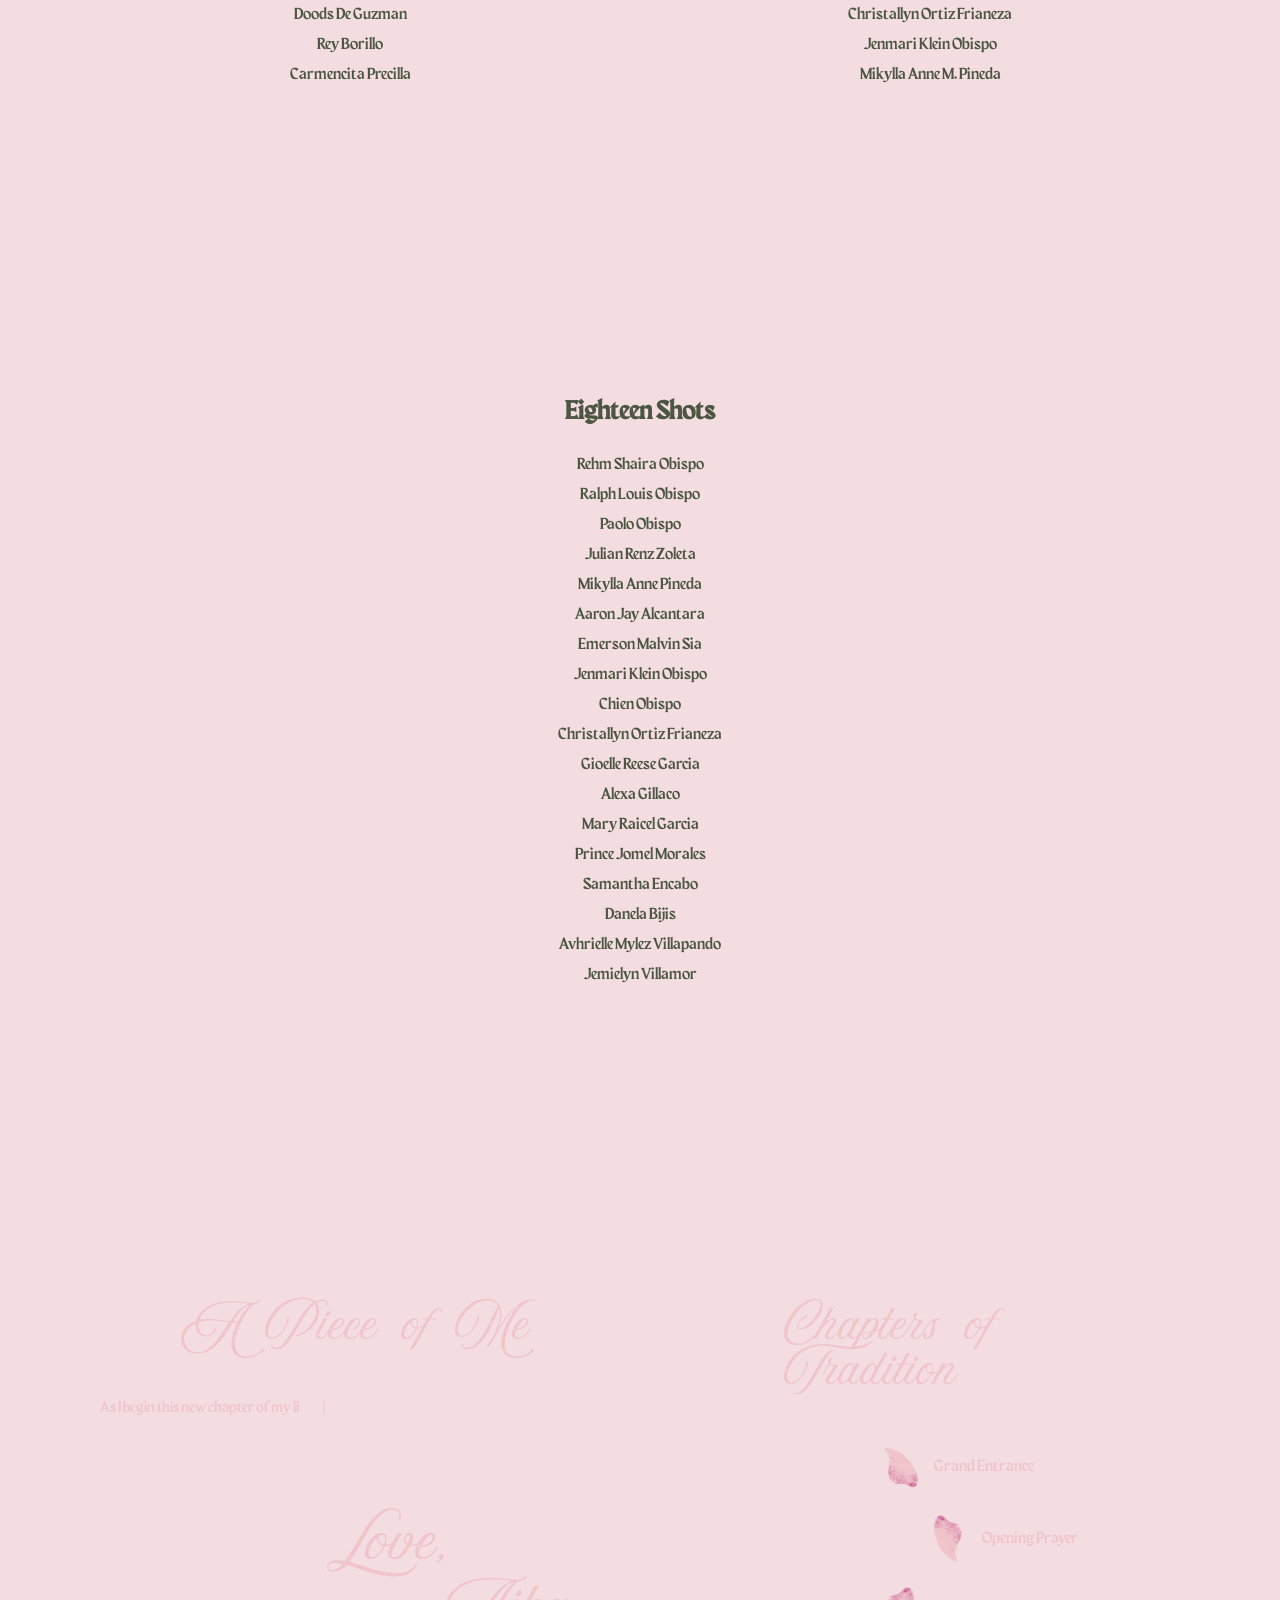
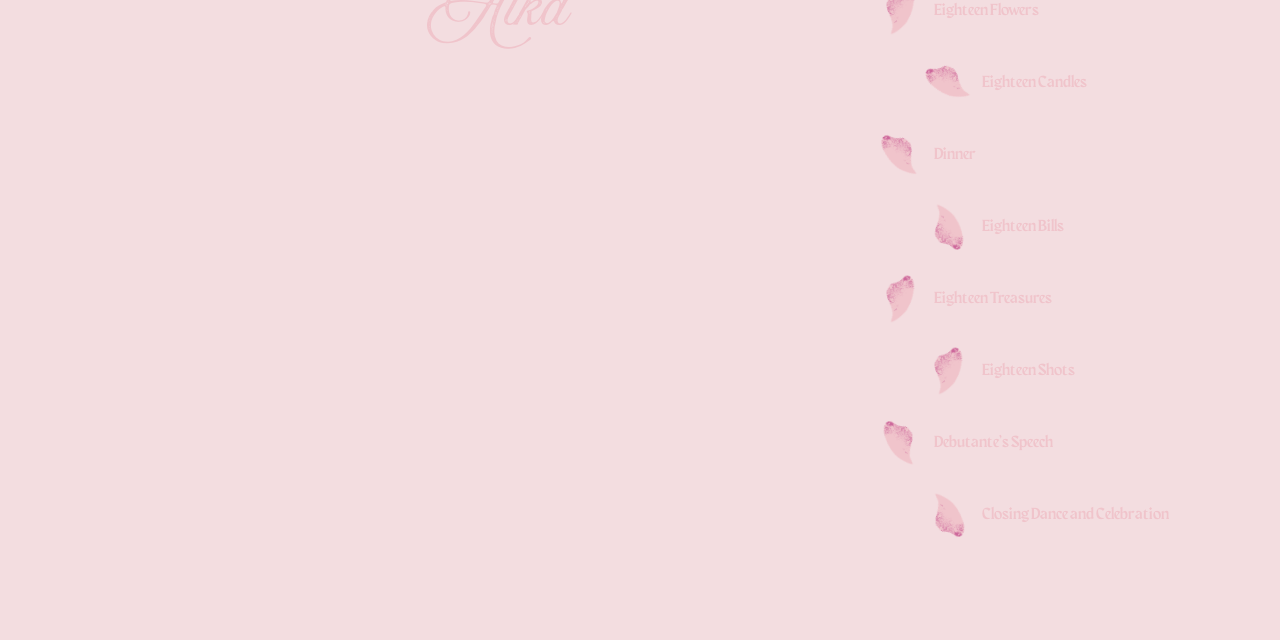
==== commit 899a929b: "Update index.html" ====
--- a/index.html
+++ b/index.html
@@ -19,6 +19,32 @@
   <img class="floral floral--bl" src="images/floral-corner-2.svg" alt="">
   <img class="floral floral--tr" src="images/floral-corner.svg" alt="">
 </div>
+
+<!-- ============ SAVE THE DATE GATE — shown first, mandatory ============ -->
+<section id="save-the-date" class="save-the-date">
+  <div class="save-the-date__inner">
+    <p class="save-the-date__eyebrow">Mark Your Calendar</p>
+    <h1 class="save-the-date__title">Save the Date</h1>
+    <p class="save-the-date__event">An Evening of Elegance</p>
+    <p class="save-the-date__date">October 24, 2026 &middot; 5:00 PM</p>
+
+    <div class="save-the-date__calendar-actions">
+      <a id="std-calendar-google" class="save-the-date__btn save-the-date__btn--primary" href="#" target="_blank" rel="noopener">
+        Add to Google Calendar
+      </a>
+      <a id="std-calendar-ics" class="save-the-date__btn" href="#" download="Aika-18th-Birthday.ics">
+        Add to Apple/Outlook Calendar
+      </a>
+    </div>
+
+    <button id="std-continue" type="button" class="save-the-date__continue" disabled>
+      View the Invitation
+    </button>
+    <p id="std-continue-hint" class="save-the-date__hint">
+      Required: save the date to unlock the invitation
+    </p>
+  </div>
+</section>
 
 <!-- ============ SECTION 1 : LANDING / COVER ============ -->
 <section id="landing" class="landing">
@@ -123,15 +149,6 @@
     <div class="details__qr">
       <img src="images/QR-Code.png" alt="QR code for RSVP" class="details__qr-img">
     </div>
-
-    <div class="calendar-add">
-      <a id="calendar-google" class="calendar-add__link" href="#" target="_blank" rel="noopener">
-        Add to Google Calendar
-      </a>
-      <a id="calendar-ics" class="calendar-add__link" href="#" download="Aika-18th-Birthday.ics">
-        Add to Apple/Outlook Calendar
-      </a>
-    </div>
   </div>
 
 </section>
@@ -149,14 +166,15 @@
     <div class="credits__column">
       <h3 class="credits__heading">Eighteen Flowers</h3>
       <ul class="credits__list">
+        <li>Michael L. Pineda</li>
         <li>Prince Jomel Morales</li>
         <li>Mickhail Urriza</li>
         <li>Roger Ian Villar</li>
         <li>Godfrey Jimfritz Alcantara</li>
         <li>Wilson Dumanig</li>
-        <li>Erdhel Resurreccion</li>
         <li>RJ Resurreccion</li>
-        <li>Paul Drei</li>
+        <li>Sedfrey Oriana</li>
+        <li>Paul Dré Conde</li>
         <li>Aaron Jay Alcantara</li>
         <li>Chien Obispo</li>
         <li>Julian Renz Zoleta</li>
@@ -166,7 +184,6 @@
         <li>Archie Obispo</li>
         <li>German Marasigan</li>
         <li>Ronaldo Marasigan</li>
-        <li>Michael L. Pineda</li>
       </ul>
     </div>
 
@@ -219,9 +236,9 @@
         <li>Lorna Alcover</li>
         <li>Lea Batalla</li>
         <li>Maricel Condino</li>
-        <li>Dr. Charisma Resurreccion</li>
+        <li>Cha Resurreccion</li>
         <li>Thelma Calatin</li>
-        <li>Dr. Gervacio De Guzman</li>
+        <li>Doods De Guzman</li>
         <li>Rey Borillo</li>
         <li>Carmencita Precilla</li>
       </ul>
@@ -238,13 +255,13 @@
         <li>Alexa Laminosa</li>
         <li>Khara Marell Santos</li>
         <li>Jenelle Saplaco</li>
-        <li>Kaorii Zaii Villanueva</li>
+        <li>Ellah Andrea Araneta</li>
         <li>Clarence Benedict Aala</li>
         <li>Rhian Denise Saez Tubigan</li>
         <li>Xyza Franchesca Esteva</li>
         <li>Allyssa Camille Ranes</li>
         <li>Mickhail Stephen Urriza</li>
-        <li>Dr. Emerson Malvin Sia</li>
+        <li>Emerson Malvin Sia</li>
         <li>Christallyn Ortiz Frianeza</li>
         <li>Jenmari Klein Obispo</li>
         <li>Mikylla Anne M. Pineda</li>
@@ -267,18 +284,18 @@
       <li>Julian Renz Zoleta</li>
       <li>Mikylla Anne Pineda</li>
       <li>Aaron Jay Alcantara</li>
-      <li>Dr. Emerson Malvin Sia</li>
+      <li>Emerson Malvin Sia</li>
       <li>Jenmari Klein Obispo</li>
       <li>Chien Obispo</li>
-      <li>Jemielyn Villamor</li>
+      <li>Christallyn Ortiz Frianeza</li>
       <li>Gioelle Reese Garcia</li>
       <li>Alexa Gillaco</li>
       <li>Mary Raicel Garcia</li>
       <li>Prince Jomel Morales</li>
       <li>Samantha Encabo</li>
-      <li>Roger Ian Villar</li>
+      <li>Danela Bijis</li>
       <li>Avhrielle Mylez Villapando</li>
-      <li>Godfrey Jimfritz Alcantara</li>
+      <li>Jemielyn Villamor</li>
     </ul>
   </div>
 
--- a/invitation.css
+++ b/invitation.css
@@ -27,6 +27,10 @@
   --sage-600:   #5f6b52;   /* the muted green body copy */
   --sage-700:   #4c5642;   /* deeper sage for eyebrow labels */
   --cream-50:   #fbf4ec;
+
+  /* -- dark section (A Piece of Me / Chapters of Tradition) -- */
+  --olive-700:  #6b7556;   /* dark background for the letter/timeline section */
+  --blush-pink: #f0c4cb;   /* light text on the olive background — headings, body, petals */
 
   /* -- type -- */
   --font-script: 'Amoresa', serif;
@@ -1060,7 +1064,7 @@
   font-family: var(--font-display);
   font-weight: 600;
   font-size: clamp(1.1rem, 1.6vw, 1.5rem);
-  color: #6b7556;
+  color: var(--sage-700);
   text-align: center;
   white-space: nowrap;
   margin: 0 auto 56px;
@@ -1096,7 +1100,7 @@
   font-family: var(--font-display);
   font-weight: 600;
   font-size: clamp(1.4rem, 2vw, 1.9rem);
-  color: #6b7556;
+  color: var(--sage-700);
   margin: 0 0 32px;
 }
 
@@ -1112,7 +1116,7 @@
 .credits__list li {
   font-family: var(--font-display);
   font-size: clamp(1rem, 1.2vw, 1.2rem);
-  color: #6b7556;
+  color: var(--sage-700);
   letter-spacing: normal;
   opacity: 0;
   transform: translateY(14px);
@@ -1194,3 +1198,498 @@
     gap: 10px;
   }
 }
+/* ==========================================================================
+   SECTION 5 — TREASURES (Eighteen Bills / Eighteen Treasures)
+   Same treatment as SECTION 4: scroll-triggered fade via .is-visible,
+   staggered per-name fade-up (reuses @keyframes credits-fade-up so the
+   two roll-call sections feel identical). No intro line here — the
+   reference has none, so columns start directly under the padding.
+   ========================================================================== */
+
+.treasures {
+  position: relative;
+  min-height: 100vh;
+  background-image: url(images/background_4.png);
+  background-attachment: fixed;
+  background-size: cover;
+  background-position: center;
+  z-index: 2;
+  padding: 90px 6vw 100px;
+}
+
+.treasures__columns {
+  display: grid;
+  grid-template-columns: 1fr 1fr;
+  gap: 60px;
+  max-width: 1100px;
+  margin: 0 auto;
+}
+
+.treasures__column {
+  text-align: center;
+}
+
+.treasures__heading {
+  font-family: var(--font-display);
+  font-weight: 600;
+  font-size: clamp(1.4rem, 2vw, 1.9rem);
+  color: var(--sage-700);
+  margin: 0 0 32px;
+}
+
+.treasures__list {
+  list-style: none;
+  margin: 0;
+  padding: 0;
+  display: flex;
+  flex-direction: column;
+  gap: 14px;
+}
+
+.treasures__list li {
+  font-family: var(--font-display);
+  font-size: clamp(1rem, 1.2vw, 1.2rem);
+  color: var(--sage-700);
+  opacity: 0;
+  transform: translateY(14px);
+}
+
+/* Staggered reveal: only plays once .treasures has .is-visible. Same
+   timing as .credits__list (SECTION 4) for a consistent feel between
+   the two roll-call sections. nth-child is capped at 18 since both
+   lists have 18 names; add more rules if a list ever grows past that. */
+.treasures.is-visible .treasures__list li {
+  animation: credits-fade-up 1.8s var(--ease-soft) forwards;
+}
+
+.treasures__list li:nth-child(1)  { animation-delay: 0.10s; }
+.treasures__list li:nth-child(2)  { animation-delay: 0.60s; }
+.treasures__list li:nth-child(3)  { animation-delay: 1.10s; }
+.treasures__list li:nth-child(4)  { animation-delay: 1.60s; }
+.treasures__list li:nth-child(5)  { animation-delay: 2.10s; }
+.treasures__list li:nth-child(6)  { animation-delay: 2.60s; }
+.treasures__list li:nth-child(7)  { animation-delay: 3.10s; }
+.treasures__list li:nth-child(8)  { animation-delay: 3.60s; }
+.treasures__list li:nth-child(9)  { animation-delay: 4.10s; }
+.treasures__list li:nth-child(10) { animation-delay: 4.60s; }
+.treasures__list li:nth-child(11) { animation-delay: 5.10s; }
+.treasures__list li:nth-child(12) { animation-delay: 5.60s; }
+.treasures__list li:nth-child(13) { animation-delay: 6.10s; }
+.treasures__list li:nth-child(14) { animation-delay: 6.60s; }
+.treasures__list li:nth-child(15) { animation-delay: 7.10s; }
+.treasures__list li:nth-child(16) { animation-delay: 7.60s; }
+.treasures__list li:nth-child(17) { animation-delay: 8.10s; }
+.treasures__list li:nth-child(18) { animation-delay: 8.60s; }
+
+@media (prefers-reduced-motion: reduce) {
+  .treasures__list li {
+    opacity: 1;
+    transform: none;
+    animation: none;
+  }
+}
+
+@media (max-width: 767px) {
+  .treasures__columns {
+    grid-template-columns: 1fr;
+    gap: 48px;
+  }
+}
+
+@media (max-width: 560px) {
+  .treasures {
+    padding: 60px 6vw 70px;
+  }
+  .treasures__heading {
+    margin-bottom: 24px;
+  }
+  .treasures__list {
+    gap: 10px;
+  }
+}
+
+/* ==========================================================================
+   SECTION 6 — SHOTS (Eighteen Shots)
+   Single centered column (no left/right split like SECTION 4/5) — the
+   reference has florals framing one list, not a two-column layout.
+   Same reveal treatment: scroll-triggered fade via .is-visible,
+   staggered per-name fade-up (reuses @keyframes credits-fade-up).
+   ========================================================================== */
+
+.shots {
+  position: relative;
+  min-height: 100vh;
+  background-image: url(images/background_5.png);
+  background-attachment: fixed;
+  background-size: cover;
+  background-position: center;
+  z-index: 2;
+  padding: 90px 6vw 100px;
+}
+
+.shots__inner {
+  max-width: 560px;
+  margin: 0 auto;
+  text-align: center;
+}
+
+.shots__heading {
+  font-family: var(--font-display);
+  font-weight: 600;
+  font-size: clamp(1.4rem, 2vw, 1.9rem);
+  color: var(--sage-700);
+  margin: 0 0 32px;
+}
+
+.shots__list {
+  list-style: none;
+  margin: 0;
+  padding: 0;
+  display: flex;
+  flex-direction: column;
+  gap: 14px;
+}
+
+.shots__list li {
+  font-family: var(--font-display);
+  font-size: clamp(1rem, 1.2vw, 1.2rem);
+  color: var(--sage-700);
+  opacity: 0;
+  transform: translateY(14px);
+}
+
+/* Staggered reveal: only plays once .shots has .is-visible. Same timing
+   as the other two roll-call sections. nth-child is capped at 18 since
+   the list has 18 names; add more rules if it ever grows past that. */
+.shots.is-visible .shots__list li {
+  animation: credits-fade-up 1.8s var(--ease-soft) forwards;
+}
+
+.shots__list li:nth-child(1)  { animation-delay: 0.10s; }
+.shots__list li:nth-child(2)  { animation-delay: 0.60s; }
+.shots__list li:nth-child(3)  { animation-delay: 1.10s; }
+.shots__list li:nth-child(4)  { animation-delay: 1.60s; }
+.shots__list li:nth-child(5)  { animation-delay: 2.10s; }
+.shots__list li:nth-child(6)  { animation-delay: 2.60s; }
+.shots__list li:nth-child(7)  { animation-delay: 3.10s; }
+.shots__list li:nth-child(8)  { animation-delay: 3.60s; }
+.shots__list li:nth-child(9)  { animation-delay: 4.10s; }
+.shots__list li:nth-child(10) { animation-delay: 4.60s; }
+.shots__list li:nth-child(11) { animation-delay: 5.10s; }
+.shots__list li:nth-child(12) { animation-delay: 5.60s; }
+.shots__list li:nth-child(13) { animation-delay: 6.10s; }
+.shots__list li:nth-child(14) { animation-delay: 6.60s; }
+.shots__list li:nth-child(15) { animation-delay: 7.10s; }
+.shots__list li:nth-child(16) { animation-delay: 7.60s; }
+.shots__list li:nth-child(17) { animation-delay: 8.10s; }
+.shots__list li:nth-child(18) { animation-delay: 8.60s; }
+
+@media (prefers-reduced-motion: reduce) {
+  .shots__list li {
+    opacity: 1;
+    transform: none;
+    animation: none;
+  }
+}
+
+@media (max-width: 560px) {
+  .shots {
+    padding: 60px 6vw 70px;
+  }
+  .shots__heading {
+    margin-bottom: 24px;
+  }
+  .shots__list {
+    gap: 10px;
+  }
+}
+
+/* ==========================================================================
+   SECTION 7 — PIECE (A Piece of Me / Chapters of Tradition)
+   Dark olive background (inverted from the rest of the site — light
+   text on a dark base). Two asymmetric columns: a letter on the left,
+   a staggered "petal trail" timeline on the right. Petals are plain
+   CSS shapes (border-radius trick), not photorealistic — same spirit
+   as the reference without chasing its exact hand-placed offsets.
+   ========================================================================== */
+
+.piece {
+  position: relative;
+  min-height: 100vh;
+  background-image: url(images/background_6.png);
+  background-attachment: fixed;
+  background-size: cover;
+  background-position: center;
+  z-index: 2;
+  padding: 90px 6vw 100px;
+}
+
+.piece__grid {
+  display: grid;
+  grid-template-columns: 1fr 1fr;
+  gap: 80px;
+  max-width: 1300px;
+  margin: 0 auto;
+}
+
+.piece__heading {
+  font-family: var(--font-script);
+  font-weight: 400;
+  font-size: clamp(2rem, 3.2vw, 3rem);
+  color: var(--blush-pink);
+  margin: -0.15em 0 28px;
+  margin-left: 100px;
+  line-height: 1.1;
+  word-spacing: 15px;
+  display: inline-block;
+  padding: 0.35em 0.35em 0.4em 0.1em;
+  clip-path: inset(0 100% 0 0);
+}
+
+.piece.is-visible .piece__heading {
+  animation: piece-heading-write 1.3s var(--ease-soft) forwards;
+}
+
+@keyframes piece-heading-write {
+  to { clip-path: inset(0 0% 0 0); }
+}
+
+@media (prefers-reduced-motion: reduce) {
+  .piece__heading {
+    clip-path: none;
+    animation: none;
+  }
+}
+
+.piece__letter {
+  display: flex;
+  flex-direction: column;
+  gap: 18px;
+}
+
+.piece__letter p {
+  font-family: var(--font-display);
+  font-size: clamp(0.95rem, 1.05vw, 1.1rem);
+  line-height: 1.5;
+  color: var(--blush-pink);
+  text-align: justify;
+  text-indent: 1.5em;
+  margin: 0;
+}
+
+/* blinking cursor shown only on the paragraph currently being typed
+   (JS toggles this class as the typewriter effect progresses) */
+.piece__letter p.is-typing::after {
+  content: '|';
+  display: inline-block;
+  margin-left: 2px;
+  animation: piece-cursor-blink 0.8s steps(1) infinite;
+}
+
+@keyframes piece-cursor-blink {
+  50% { opacity: 0; }
+}
+
+@media (prefers-reduced-motion: reduce) {
+  .piece__letter p.is-typing::after {
+    animation: none;
+    content: '';
+  }
+}
+
+/* the reference itself skips the indent on this one paragraph
+   ("Here's to eighteen...") — matching that exactly rather than
+   evening it out */
+.piece__letter p:nth-child(4) {
+  text-indent: 0;
+}
+
+.piece__signature {
+  margin: 28px 0 0;
+  font-family: var(--font-script);
+  color: var(--blush-pink);
+  line-height: 1.1;
+  width: fit-content;
+}
+
+.piece__signature-love,
+.piece__signature-aika {
+  margin-left: 250px;
+  display: block;
+  font-size: clamp(1.8rem, 4vw, 15rem);
+}
+
+.piece__signature-aika {
+  padding-top: 10px;
+  text-align: right;
+  padding-left: 100px;
+}
+
+.piece__timeline {
+  list-style: none;
+  margin: 0;
+  padding-left: 200px;
+  display: flex;
+  flex-direction: column;
+  gap: 22px;
+}
+
+.piece__timeline-item {
+  display: flex;
+  align-items: center;
+  gap: 14px;
+}
+
+/* soft zigzag — same organic "petal trail" idea as the reference,
+   without chasing its exact hand-placed pixel offsets */
+.piece__timeline-item:nth-child(even) {
+  margin-left: clamp(20px, 4vw, 48px);
+}
+
+.piece__petal {
+  flex-shrink: 0;
+  width: 40px;
+  height: 50px;
+  background-image: url(images/petals.png);
+  background-size: contain;
+  background-repeat: no-repeat;
+  background-position: center;
+  /* fall-in starting state: uses the standalone `translate` property
+     (not `transform`) so this composes independently of each petal's
+     own transform: rotate(...) below, instead of overwriting it. */
+  opacity: 0;
+  translate: 0 -46px;
+}
+
+/* each petal rotated individually, alternating direction roughly in
+   step with the odd/even zigzag above — matches the reference's
+   varied hand-placed angles instead of one uniform rotation */
+.piece__timeline-item:nth-child(1)  .piece__petal { transform: rotate(-18deg); }
+.piece__timeline-item:nth-child(2)  .piece__petal { transform: rotate(-180deg); }
+.piece__timeline-item:nth-child(3)  .piece__petal { transform: rotate(-100deg); transform: scale(1, -1); }
+.piece__timeline-item:nth-child(4)  .piece__petal { transform: rotate(140deg); }
+.piece__timeline-item:nth-child(5)  .piece__petal { transform: rotate(-200deg); }
+.piece__timeline-item:nth-child(6)  .piece__petal { transform: rotate(-5deg); }
+.piece__timeline-item:nth-child(7)  .piece__petal { transform: rotate(-14deg); transform: scale(1, -1);}
+.piece__timeline-item:nth-child(8)  .piece__petal { transform: rotate(24deg); transform: scale(1, -1);}
+.piece__timeline-item:nth-child(9)  .piece__petal { transform: rotate(170deg); }
+.piece__timeline-item:nth-child(10) .piece__petal { transform: rotate(-10deg); }
+
+.piece__timeline-label {
+  font-family: var(--font-display);
+  font-size: clamp(1rem, 1.15vw, 1.15rem);
+  color: var(--blush-pink);
+  opacity: 0;
+}
+
+/* ---- scroll-triggered reveal: petals fall into place, then each
+   label fades in right as its petal lands. Only plays once #piece
+   has .is-visible (added by initSectionReveal("piece") in JS). ---- */
+.piece.is-visible .piece__petal {
+  animation: piece-petal-fall 0.8s var(--ease-soft) forwards;
+}
+
+.piece.is-visible .piece__timeline-label {
+  animation: piece-label-fade 0.7s var(--ease-soft) forwards;
+}
+
+@keyframes piece-petal-fall {
+  to {
+    opacity: 1;
+    translate: 0 0;
+  }
+}
+
+@keyframes piece-label-fade {
+  to { opacity: 1; }
+}
+
+/* Stagger: each item's petal falls, then its label fades in right as
+   that petal lands (label delay = petal delay + fall duration). */
+.piece__timeline-item:nth-child(1)  .piece__petal { animation-delay: 1.45s; }
+.piece__timeline-item:nth-child(1)  .piece__timeline-label { animation-delay: 2.25s; }
+.piece__timeline-item:nth-child(2)  .piece__petal { animation-delay: 1.8s; }
+.piece__timeline-item:nth-child(2)  .piece__timeline-label { animation-delay: 2.6s; }
+.piece__timeline-item:nth-child(3)  .piece__petal { animation-delay: 2.15s; }
+.piece__timeline-item:nth-child(3)  .piece__timeline-label { animation-delay: 2.95s; }
+.piece__timeline-item:nth-child(4)  .piece__petal { animation-delay: 2.5s; }
+.piece__timeline-item:nth-child(4)  .piece__timeline-label { animation-delay: 3.3s; }
+.piece__timeline-item:nth-child(5)  .piece__petal { animation-delay: 2.85s; }
+.piece__timeline-item:nth-child(5)  .piece__timeline-label { animation-delay: 3.65s; }
+.piece__timeline-item:nth-child(6)  .piece__petal { animation-delay: 3.2s; }
+.piece__timeline-item:nth-child(6)  .piece__timeline-label { animation-delay: 4s; }
+.piece__timeline-item:nth-child(7)  .piece__petal { animation-delay: 3.55s; }
+.piece__timeline-item:nth-child(7)  .piece__timeline-label { animation-delay: 4.35s; }
+.piece__timeline-item:nth-child(8)  .piece__petal { animation-delay: 3.9s; }
+.piece__timeline-item:nth-child(8)  .piece__timeline-label { animation-delay: 4.7s; }
+.piece__timeline-item:nth-child(9)  .piece__petal { animation-delay: 4.25s; }
+.piece__timeline-item:nth-child(9)  .piece__timeline-label { animation-delay: 5.05s; }
+.piece__timeline-item:nth-child(10) .piece__petal { animation-delay: 4.6s; }
+.piece__timeline-item:nth-child(10) .piece__timeline-label { animation-delay: 5.4s; }
+
+@media (prefers-reduced-motion: reduce) {
+  .piece__petal,
+  .piece__timeline-label {
+    opacity: 1;
+    translate: 0 0;
+    animation: none;
+  }
+}
+
+@media (max-width: 980px) {
+  .piece__grid {
+    grid-template-columns: 1fr;
+    gap: 64px;
+  }
+}
+
+@media (max-width: 560px) {
+  .piece {
+    padding: 60px 6vw 70px;
+  }
+  .piece__timeline-item:nth-child(even) {
+    margin-left: clamp(12px, 6vw, 28px);
+  }
+}
+
+/* ==========================================================================
+   ADD TO CALENDAR — Google Calendar link + downloadable .ics, generated
+   in JS (initAddToCalendar) so the event details live in one place and
+   never need manual URL-encoding by hand.
+   ========================================================================== */
+
+.calendar-add {
+  display: flex;
+  flex-wrap: wrap;
+  gap: 12px;
+  margin-top: 18px;
+}
+
+.calendar-add__link {
+  font-family: var(--font-display);
+  font-size: 0.85rem;
+  letter-spacing: 0.5px;
+  padding: 9px 18px;
+  border-radius: 999px;
+  border: 1px solid var(--rose-600);
+  background: transparent;
+  color: var(--rose-600);
+  text-decoration: none;
+  transition: background 0.2s ease, color 0.2s ease;
+  white-space: nowrap;
+}
+
+.calendar-add__link:hover {
+  background: var(--rose-600);
+  color: #fff;
+}
+
+@media (max-width: 560px) {
+  .calendar-add {
+    justify-content: center;
+  }
+  .calendar-add__link {
+    font-size: 0.8rem;
+    padding: 8px 14px;
+  }
+}
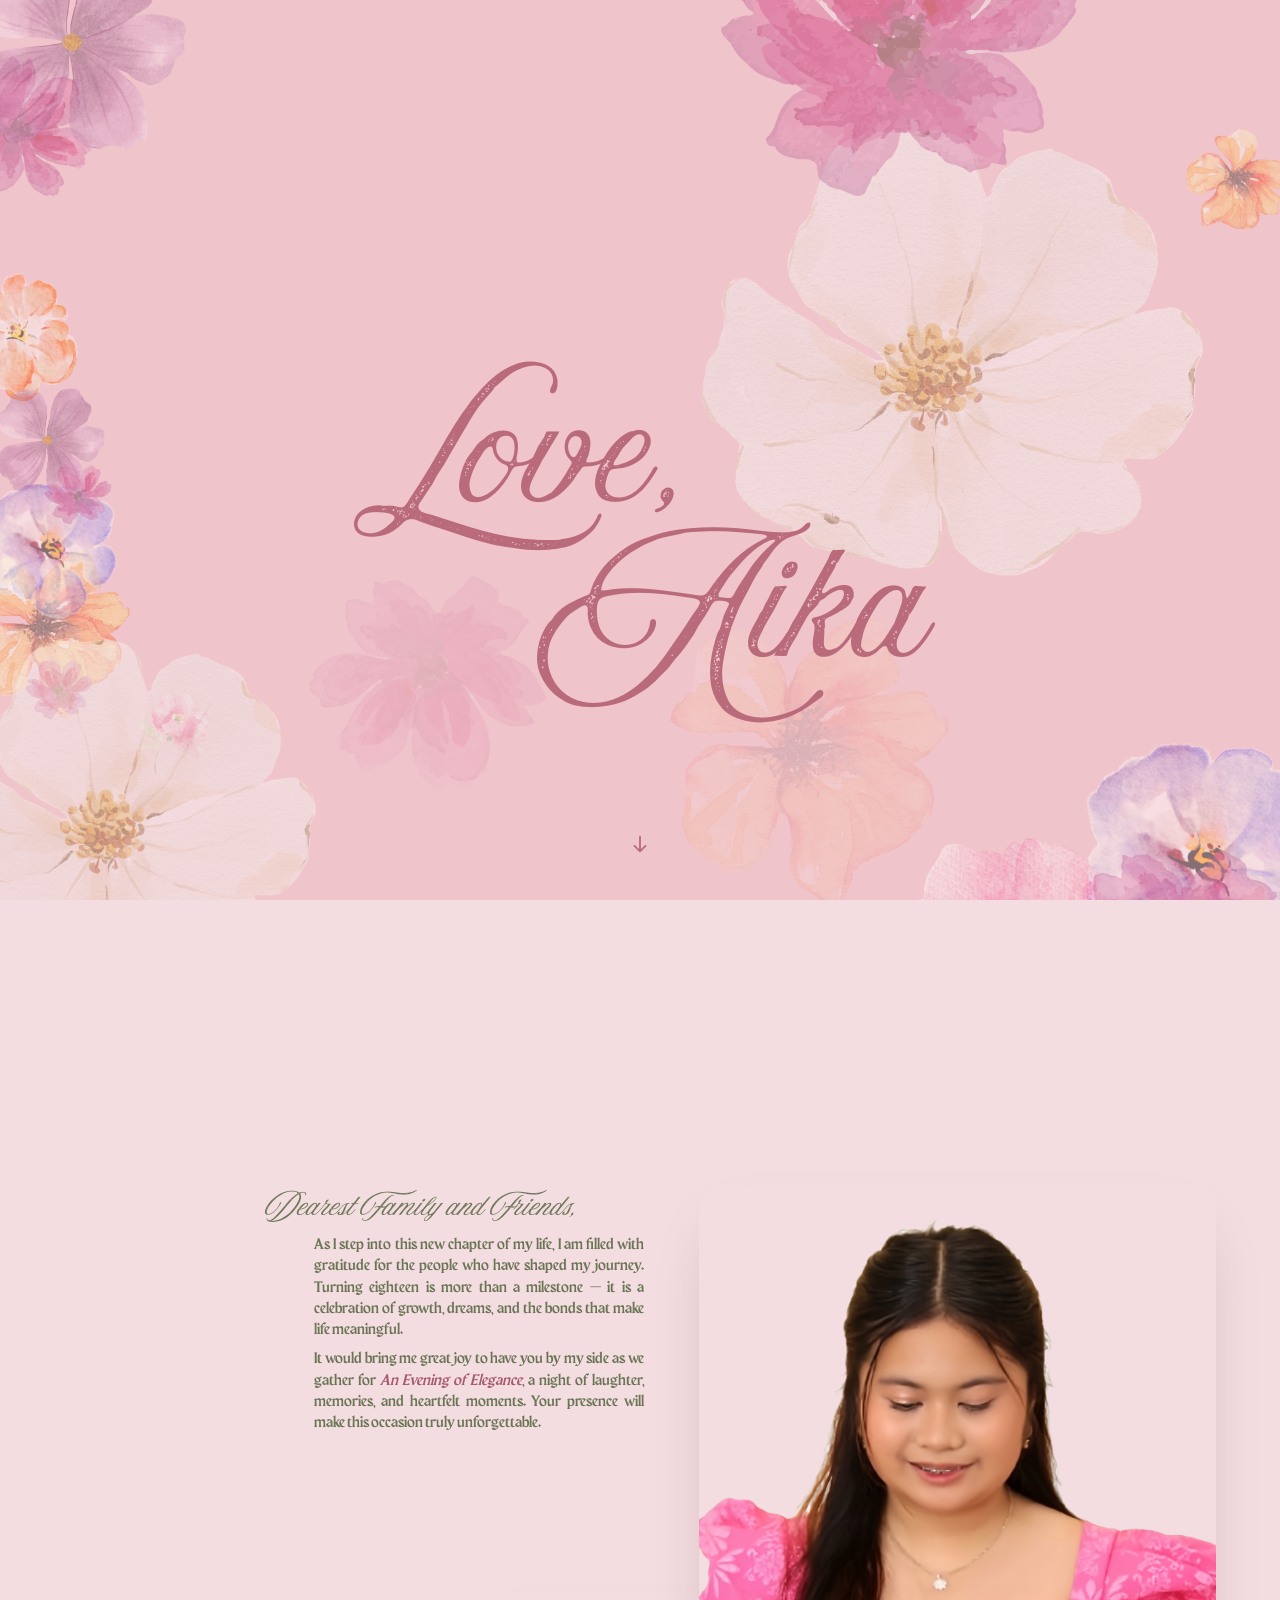
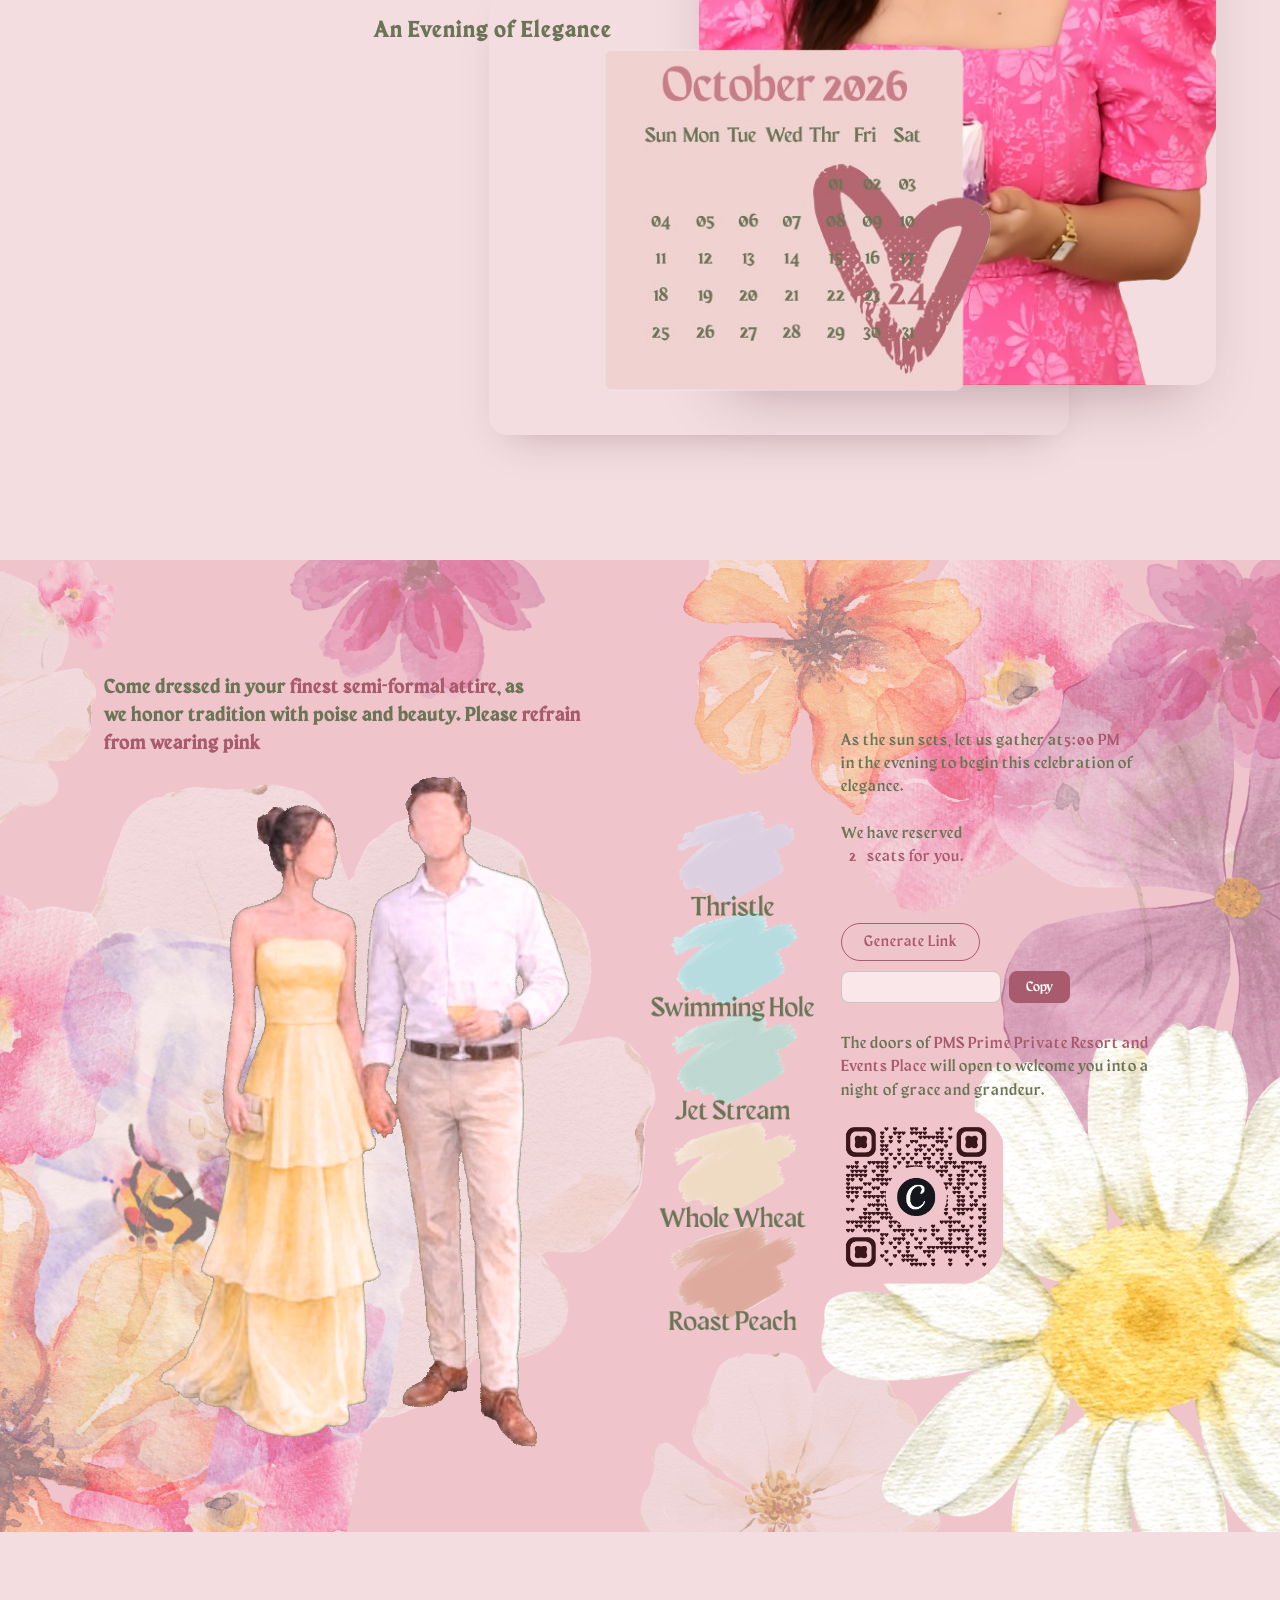
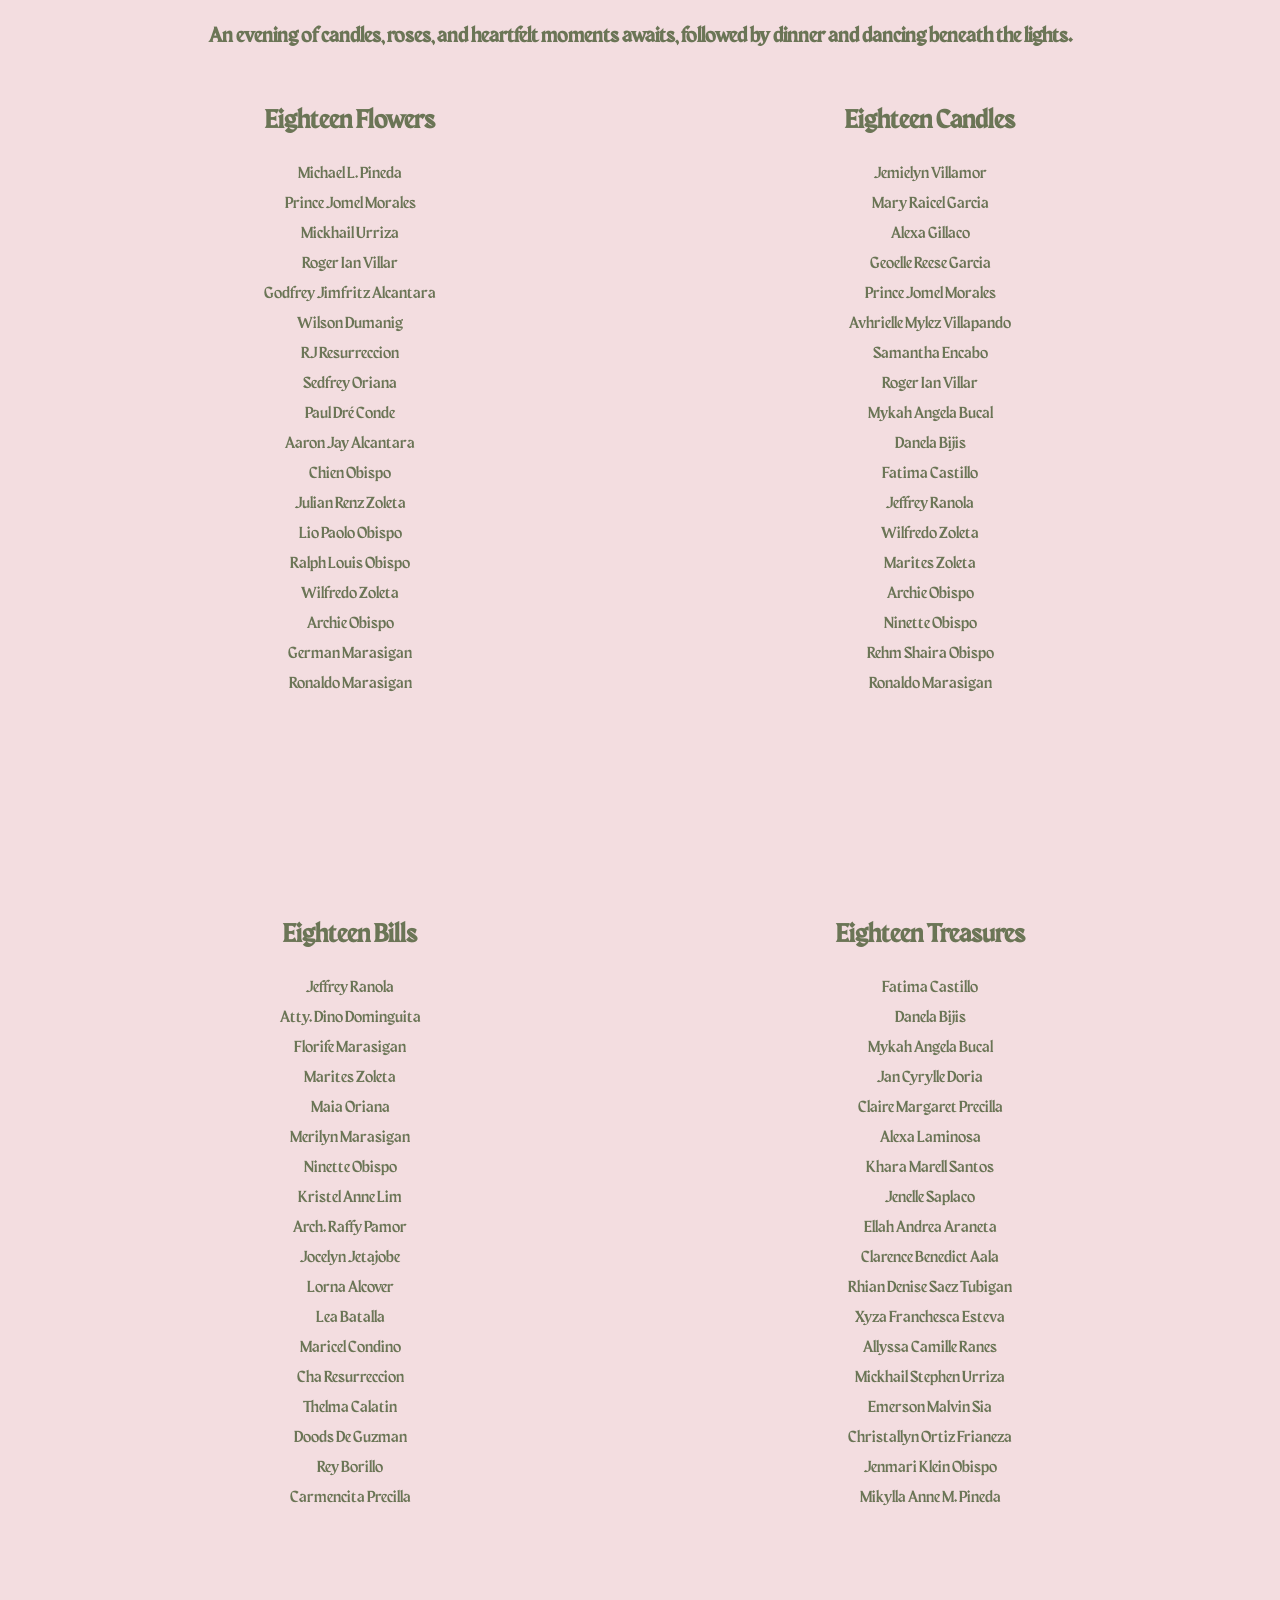
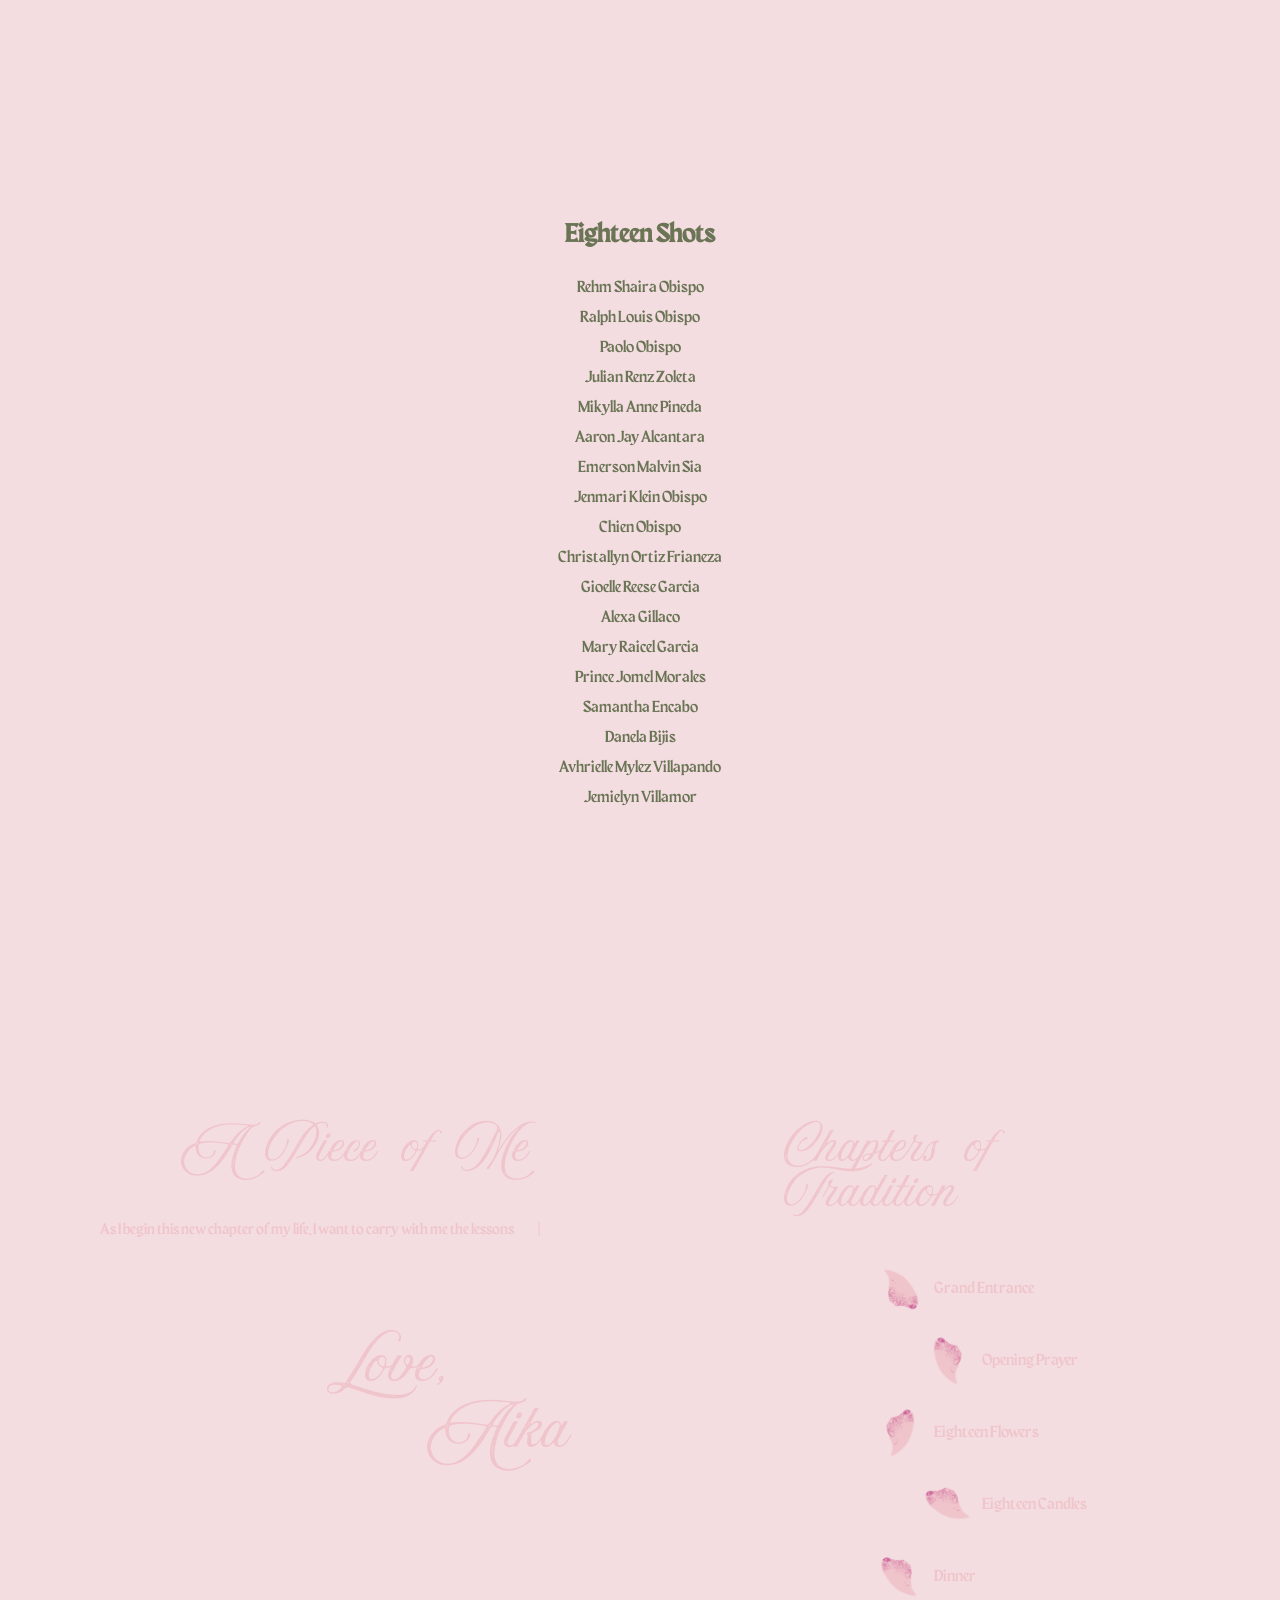
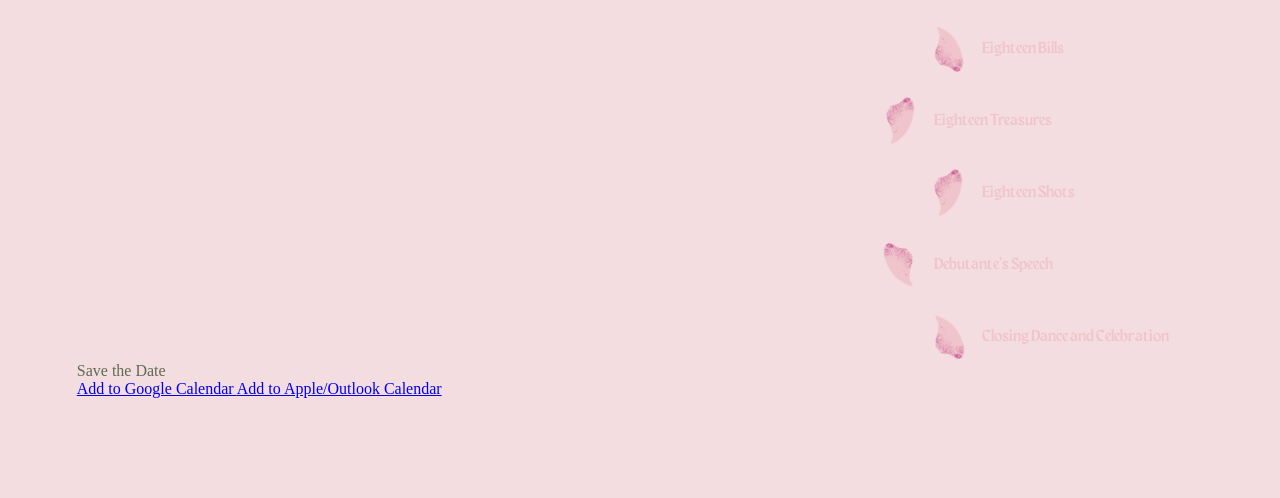
==== commit 278cdf8a: "Update index.html" ====
--- a/index.html
+++ b/index.html
@@ -19,32 +19,6 @@
   <img class="floral floral--bl" src="images/floral-corner-2.svg" alt="">
   <img class="floral floral--tr" src="images/floral-corner.svg" alt="">
 </div>
-
-<!-- ============ SAVE THE DATE GATE — shown first, mandatory ============ -->
-<section id="save-the-date" class="save-the-date">
-  <div class="save-the-date__inner">
-    <p class="save-the-date__eyebrow">Mark Your Calendar</p>
-    <h1 class="save-the-date__title">Save the Date</h1>
-    <p class="save-the-date__event">An Evening of Elegance</p>
-    <p class="save-the-date__date">October 24, 2026 &middot; 5:00 PM</p>
-
-    <div class="save-the-date__calendar-actions">
-      <a id="std-calendar-google" class="save-the-date__btn save-the-date__btn--primary" href="#" target="_blank" rel="noopener">
-        Add to Google Calendar
-      </a>
-      <a id="std-calendar-ics" class="save-the-date__btn" href="#" download="Aika-18th-Birthday.ics">
-        Add to Apple/Outlook Calendar
-      </a>
-    </div>
-
-    <button id="std-continue" type="button" class="save-the-date__continue" disabled>
-      View the Invitation
-    </button>
-    <p id="std-continue-hint" class="save-the-date__hint">
-      Required: save the date to unlock the invitation
-    </p>
-  </div>
-</section>
 
 <!-- ============ SECTION 1 : LANDING / COVER ============ -->
 <section id="landing" class="landing">
@@ -342,6 +316,18 @@
 
   </div>
 
+  <div class="piece__calendar-add">
+    <p class="piece__calendar-label">Save the Date</p>
+    <div class="piece__calendar-btns">
+      <a id="piece-calendar-google" class="piece__calendar-btn piece__calendar-btn--primary" href="#" target="_blank" rel="noopener">
+        Add to Google Calendar
+      </a>
+      <a id="piece-calendar-ics" class="piece__calendar-btn" href="#" download="Aika-18th-Birthday.ics">
+        Add to Apple/Outlook Calendar
+      </a>
+    </div>
+  </div>
+
 </section>
 
 <script src="invitation.js"></script>
--- a/invitation.css
+++ b/invitation.css
@@ -706,6 +706,20 @@
   .details__qr {
     margin-left: -15px;
   }
+
+  .piece__heading {
+    margin-left: 40px;
+  }
+  .piece__signature-love,
+  .piece__signature-aika {
+    margin-left: 90px;
+  }
+  .piece__signature-aika {
+    padding-left: 40px;
+  }
+  .piece__timeline {
+    padding-left: 80px;
+  }
 }
 
 /* ==========================================================================
@@ -1064,13 +1078,13 @@
   font-family: var(--font-display);
   font-weight: 600;
   font-size: clamp(1.1rem, 1.6vw, 1.5rem);
-  color: var(--sage-700);
+  color: #6b7556;
   text-align: center;
   white-space: nowrap;
   margin: 0 auto 56px;
   line-height: 1.5;
   opacity: 0;
-  transition: opacity 8s var(--ease-soft);
+  transition: opacity 5s var(--ease-soft);
 }
 
 .credits.is-visible .credits__intro {
@@ -1100,7 +1114,7 @@
   font-family: var(--font-display);
   font-weight: 600;
   font-size: clamp(1.4rem, 2vw, 1.9rem);
-  color: var(--sage-700);
+  color: #6b7556;
   margin: 0 0 32px;
 }
 
@@ -1116,7 +1130,7 @@
 .credits__list li {
   font-family: var(--font-display);
   font-size: clamp(1rem, 1.2vw, 1.2rem);
-  color: var(--sage-700);
+  color: #6b7556;
   letter-spacing: normal;
   opacity: 0;
   transform: translateY(14px);
@@ -1233,7 +1247,7 @@
   font-family: var(--font-display);
   font-weight: 600;
   font-size: clamp(1.4rem, 2vw, 1.9rem);
-  color: var(--sage-700);
+  color: #6b7556;
   margin: 0 0 32px;
 }
 
@@ -1249,7 +1263,7 @@
 .treasures__list li {
   font-family: var(--font-display);
   font-size: clamp(1rem, 1.2vw, 1.2rem);
-  color: var(--sage-700);
+  color: #6b7556;
   opacity: 0;
   transform: translateY(14px);
 }
@@ -1337,7 +1351,7 @@
   font-family: var(--font-display);
   font-weight: 600;
   font-size: clamp(1.4rem, 2vw, 1.9rem);
-  color: var(--sage-700);
+  color: #6b7556;
   margin: 0 0 32px;
 }
 
@@ -1353,7 +1367,7 @@
 .shots__list li {
   font-family: var(--font-display);
   font-size: clamp(1rem, 1.2vw, 1.2rem);
-  color: var(--sage-700);
+  color: #6b7556;
   opacity: 0;
   transform: translateY(14px);
 }
@@ -1436,7 +1450,7 @@
   font-family: var(--font-script);
   font-weight: 400;
   font-size: clamp(2rem, 3.2vw, 3rem);
-  color: var(--blush-pink);
+  color: #f0c4cb;
   margin: -0.15em 0 28px;
   margin-left: 100px;
   line-height: 1.1;
@@ -1507,7 +1521,7 @@
 .piece__signature {
   margin: 28px 0 0;
   font-family: var(--font-script);
-  color: var(--blush-pink);
+  color: #f0c4cb;
   line-height: 1.1;
   width: fit-content;
 }
@@ -1639,7 +1653,20 @@
 @media (max-width: 980px) {
   .piece__grid {
     grid-template-columns: 1fr;
-    gap: 64px;
+    gap: 56px;
+  }
+  .piece__heading {
+    margin-left: 20px;
+  }
+  .piece__signature-love,
+  .piece__signature-aika {
+    margin-left: 30px;
+  }
+  .piece__signature-aika {
+    padding-left: 20px;
+  }
+  .piece__timeline {
+    padding-left: 40px;
   }
 }
 
@@ -1647,29 +1674,138 @@
   .piece {
     padding: 60px 6vw 70px;
   }
+  .piece__heading {
+    margin-left: 30px;
+  }
+  .piece__signature-love,
+  .piece__signature-aika {
+    margin-left: 180px;
+  }
+  .piece__signature-aika {
+    padding-left: 16px;
+  }
+  .piece__timeline {
+    padding-left: 80px;
+  }
   .piece__timeline-item:nth-child(even) {
     margin-left: clamp(12px, 6vw, 28px);
   }
 }
 
+@media (max-width: 320px) {
+  .piece {
+    padding: 48px 5vw 56px;
+  }
+  .piece__grid {
+    gap: 44px;
+  }
+  .piece__heading {
+    font-size: clamp(1.6rem, 8vw, 2rem);
+  }
+  .piece__signature-love,
+  .piece__signature-aika {
+    font-size: clamp(1.5rem, 10vw, 2.2rem);
+  }
+  .piece__signature-aika {
+    padding-left: 8px;
+  }
+  .piece__timeline {
+    padding-left: 0;
+  }
+  .piece__timeline-label {
+    font-size: 0.85rem;
+  }
+  .piece__petal {
+    width: 32px;
+    height: 40px;
+  }
+}
+
 /* ==========================================================================
-   ADD TO CALENDAR — Google Calendar link + downloadable .ics, generated
-   in JS (initAddToCalendar) so the event details live in one place and
-   never need manual URL-encoding by hand.
+   SAVE THE DATE GATE — mandatory first screen. Hidden by default (base
+   CSS) so a broken/disabled JS never traps a guest behind an unremovable
+   overlay; JS opts this in via .is-active only when it can also wire up
+   the Continue button that dismisses it.
    ========================================================================== */
 
-.calendar-add {
+.save-the-date {
+  display: none;
+}
+
+.save-the-date.is-active {
+  display: flex;
+  position: fixed;
+  inset: 0;
+  z-index: 999;
+  align-items: center;
+  justify-content: center;
+  background: radial-gradient(120% 100% at 50% 20%, var(--blush-50) 0%, var(--blush-100) 60%, var(--blush-200) 100%);
+  opacity: 1;
+  transition: opacity 0.6s var(--ease-soft);
+}
+
+.save-the-date.is-dismissing {
+  opacity: 0;
+  pointer-events: none;
+}
+
+body.gate-active {
+  overflow: hidden;
+  height: 100vh;
+  height: 100dvh;
+}
+
+.save-the-date__inner {
+  text-align: center;
+  padding: 0 24px;
+  max-width: 480px;
+}
+
+.save-the-date__eyebrow {
+  font-family: var(--font-display);
+  font-style: italic;
+  font-size: clamp(1rem, 1.5vw, 1.2rem);
+  color: #6b7556;
+  margin: 0 0 8px;
+}
+
+.save-the-date__title {
+  font-family: var(--font-script);
+  font-weight: 400;
+  font-size: clamp(2.5rem, 6vw, 4rem);
+  color: var(--rose-500);
+  margin: 0 0 12px;
+  line-height: 1;
+}
+
+.save-the-date__event {
+  font-family: var(--font-display);
+  font-weight: 600;
+  font-size: clamp(1.1rem, 1.8vw, 1.4rem);
+  color: #6b7556;
+  margin: 0 0 4px;
+}
+
+.save-the-date__date {
+  font-family: var(--font-display);
+  font-size: clamp(1rem, 1.4vw, 1.15rem);
+  color: #6b7556;
+  margin: 0 0 32px;
+}
+
+.save-the-date__calendar-actions {
   display: flex;
   flex-wrap: wrap;
+  justify-content: center;
   gap: 12px;
-  margin-top: 18px;
-}
-
-.calendar-add__link {
-  font-family: var(--font-display);
-  font-size: 0.85rem;
+  margin: 0 0 24px;
+}
+
+.save-the-date__btn {
+  font-family: var(--font-display);
+  font-size: 0.9rem;
   letter-spacing: 0.5px;
-  padding: 9px 18px;
+  padding: 10px 20px;
   border-radius: 999px;
   border: 1px solid var(--rose-600);
   background: transparent;
@@ -1679,17 +1815,70 @@
   white-space: nowrap;
 }
 
-.calendar-add__link:hover {
+.save-the-date__btn:hover {
   background: var(--rose-600);
   color: #fff;
 }
 
+.save-the-date__btn--primary {
+  background: var(--rose-500);
+  color: #fff;
+  border-color: var(--rose-500);
+}
+
+.save-the-date__btn--primary:hover {
+  background: var(--rose-600);
+  border-color: var(--rose-600);
+}
+
+.save-the-date__continue {
+  font-family: var(--font-display);
+  font-size: 1.2rem;
+  letter-spacing: 0.5px;
+  color: #6b7556;
+  background: none;
+  border: none;
+  border-bottom: 1px solid #6b7556;
+  padding: 4px 2px;
+  cursor: pointer;
+  transition: opacity 0.2s ease;
+}
+
+.save-the-date__continue:hover {
+  opacity: 0.7;
+}
+
+.save-the-date__continue:disabled {
+  opacity: 0.35;
+  cursor: not-allowed;
+}
+
+.save-the-date__continue:disabled:hover {
+  opacity: 0.35;
+}
+
+.save-the-date__hint {
+  font-family: var(--font-display);
+  font-size: 1rem;
+  color: #6b7556;
+  font-style: italic;
+  margin: 10px 0 0;
+  transition: opacity 0.3s ease;
+}
+
+.save-the-date__hint.is-hidden {
+  opacity: 0;
+}
+
+@media (prefers-reduced-motion: reduce) {
+  .save-the-date.is-active {
+    transition: none;
+  }
+}
+
 @media (max-width: 560px) {
-  .calendar-add {
-    justify-content: center;
-  }
-  .calendar-add__link {
-    font-size: 0.8rem;
-    padding: 8px 14px;
-  }
-}
+  .save-the-date__calendar-actions {
+    flex-direction: column;
+    align-items: stretch;
+  }
+}
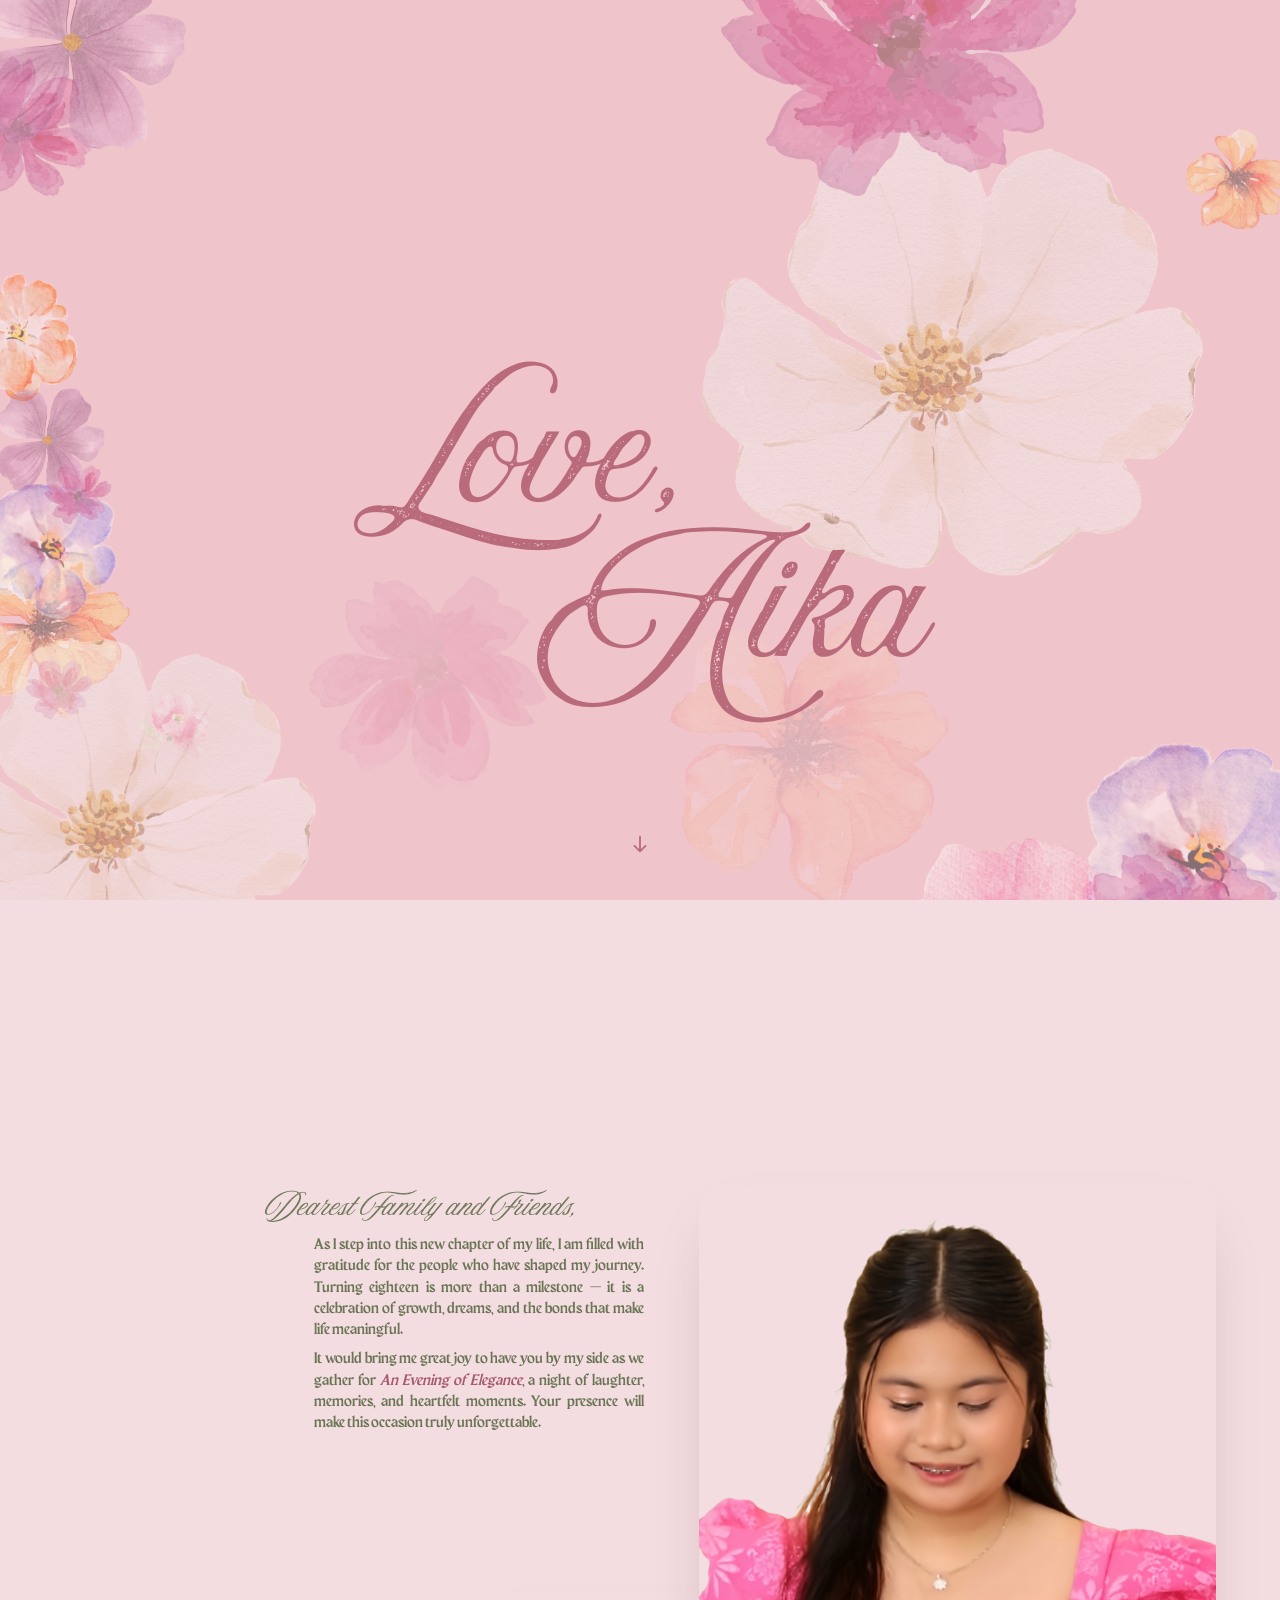
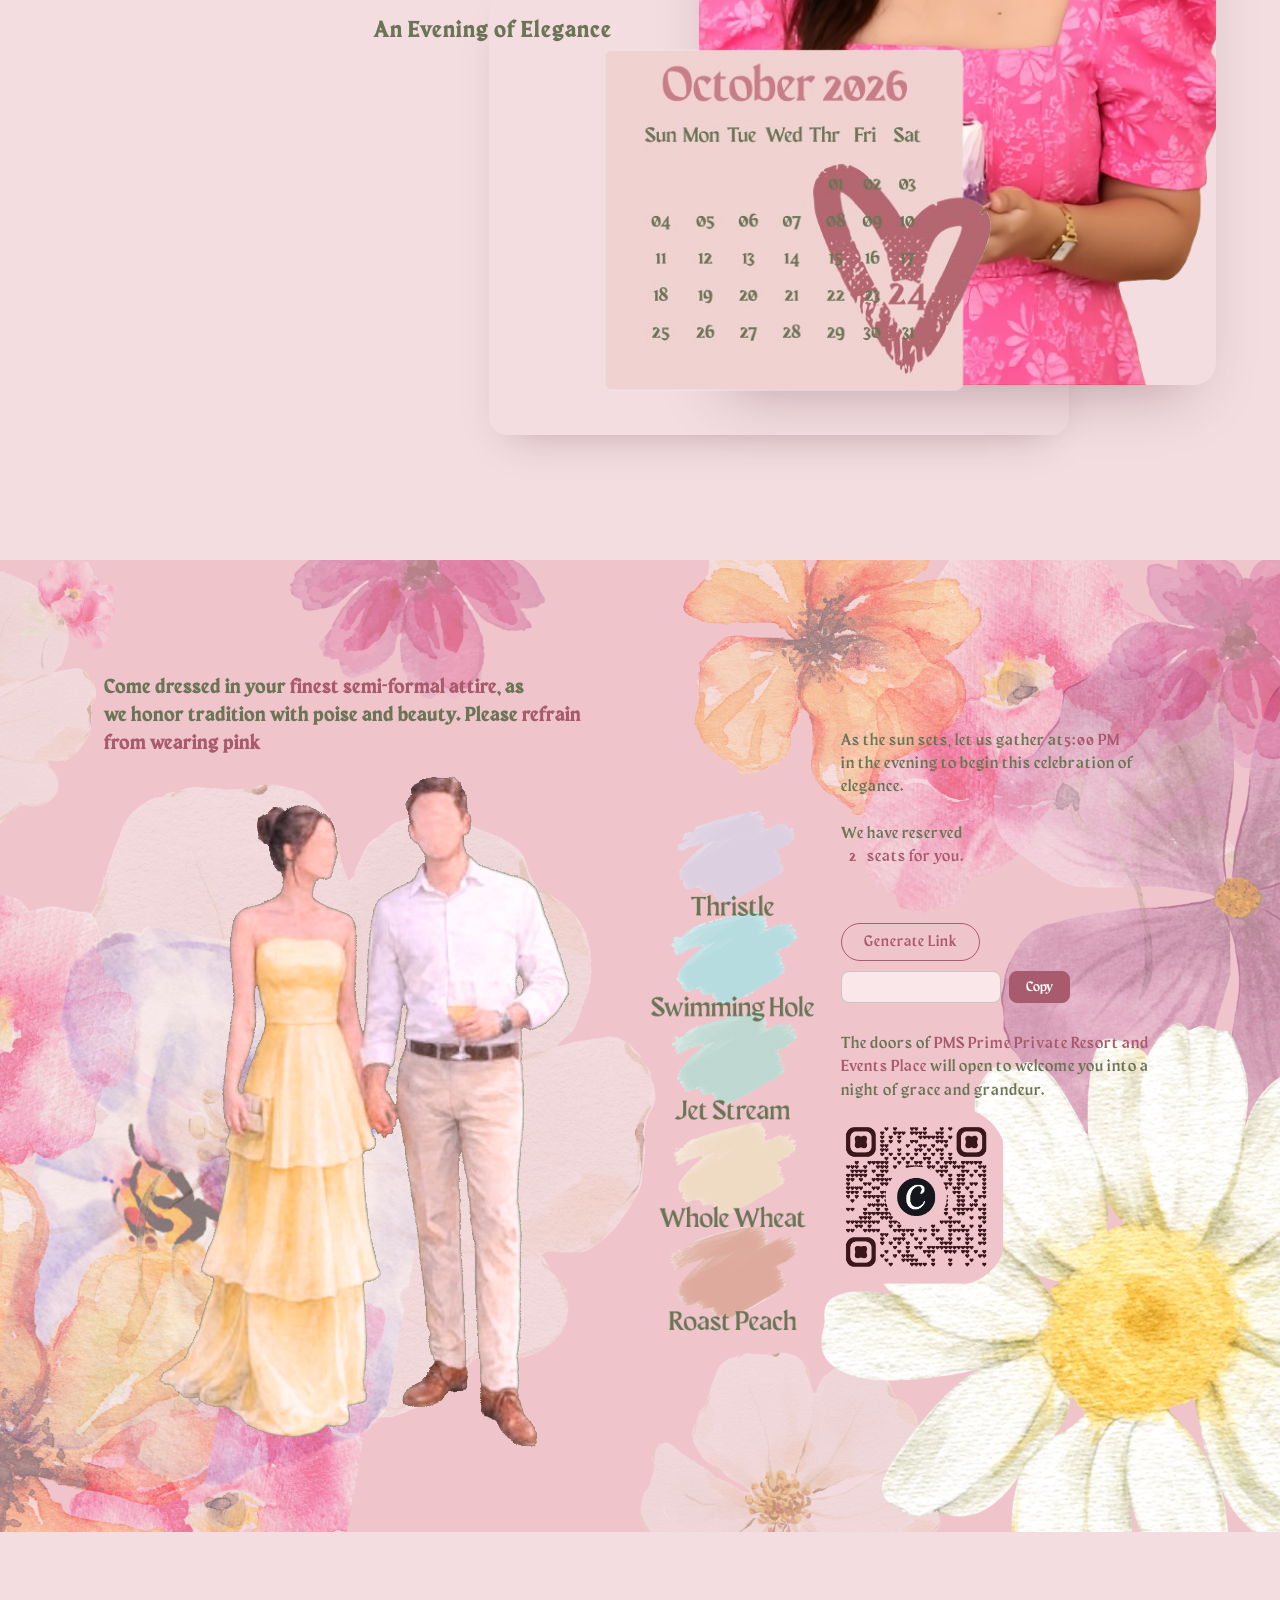
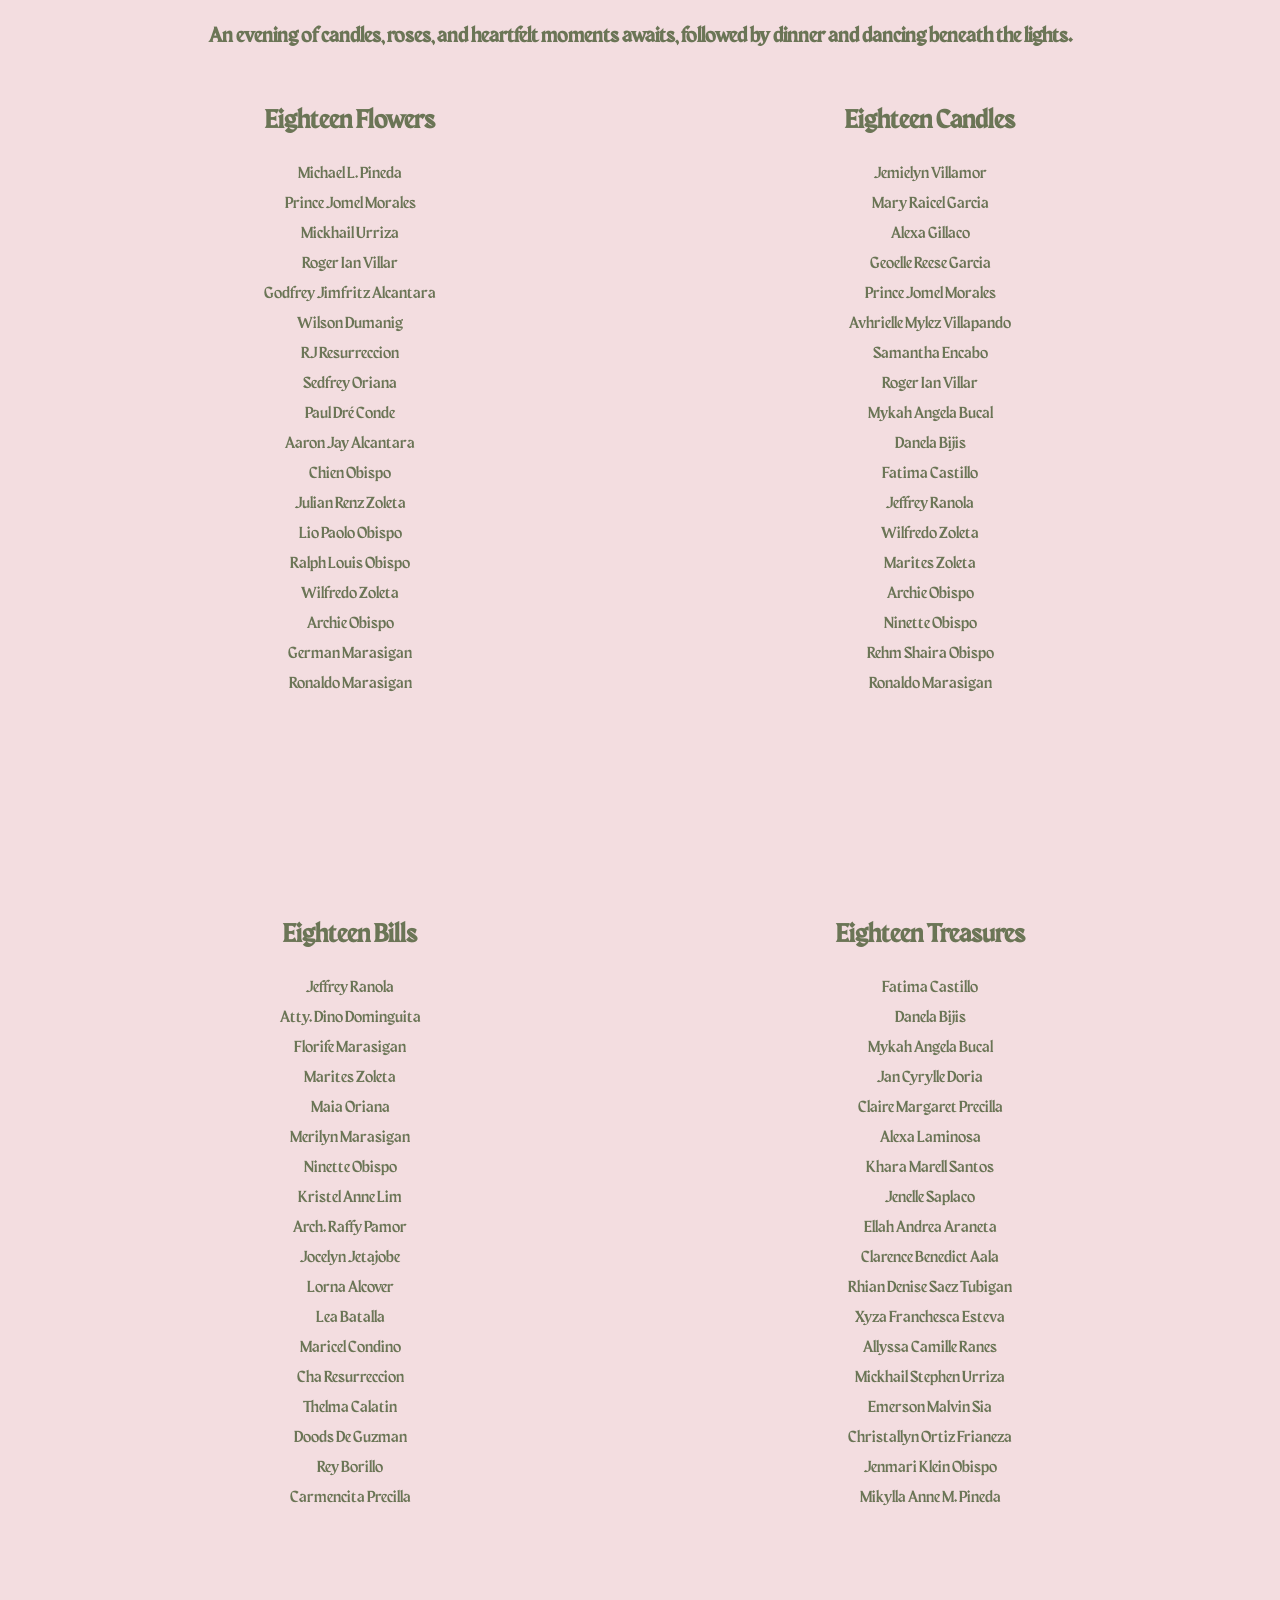
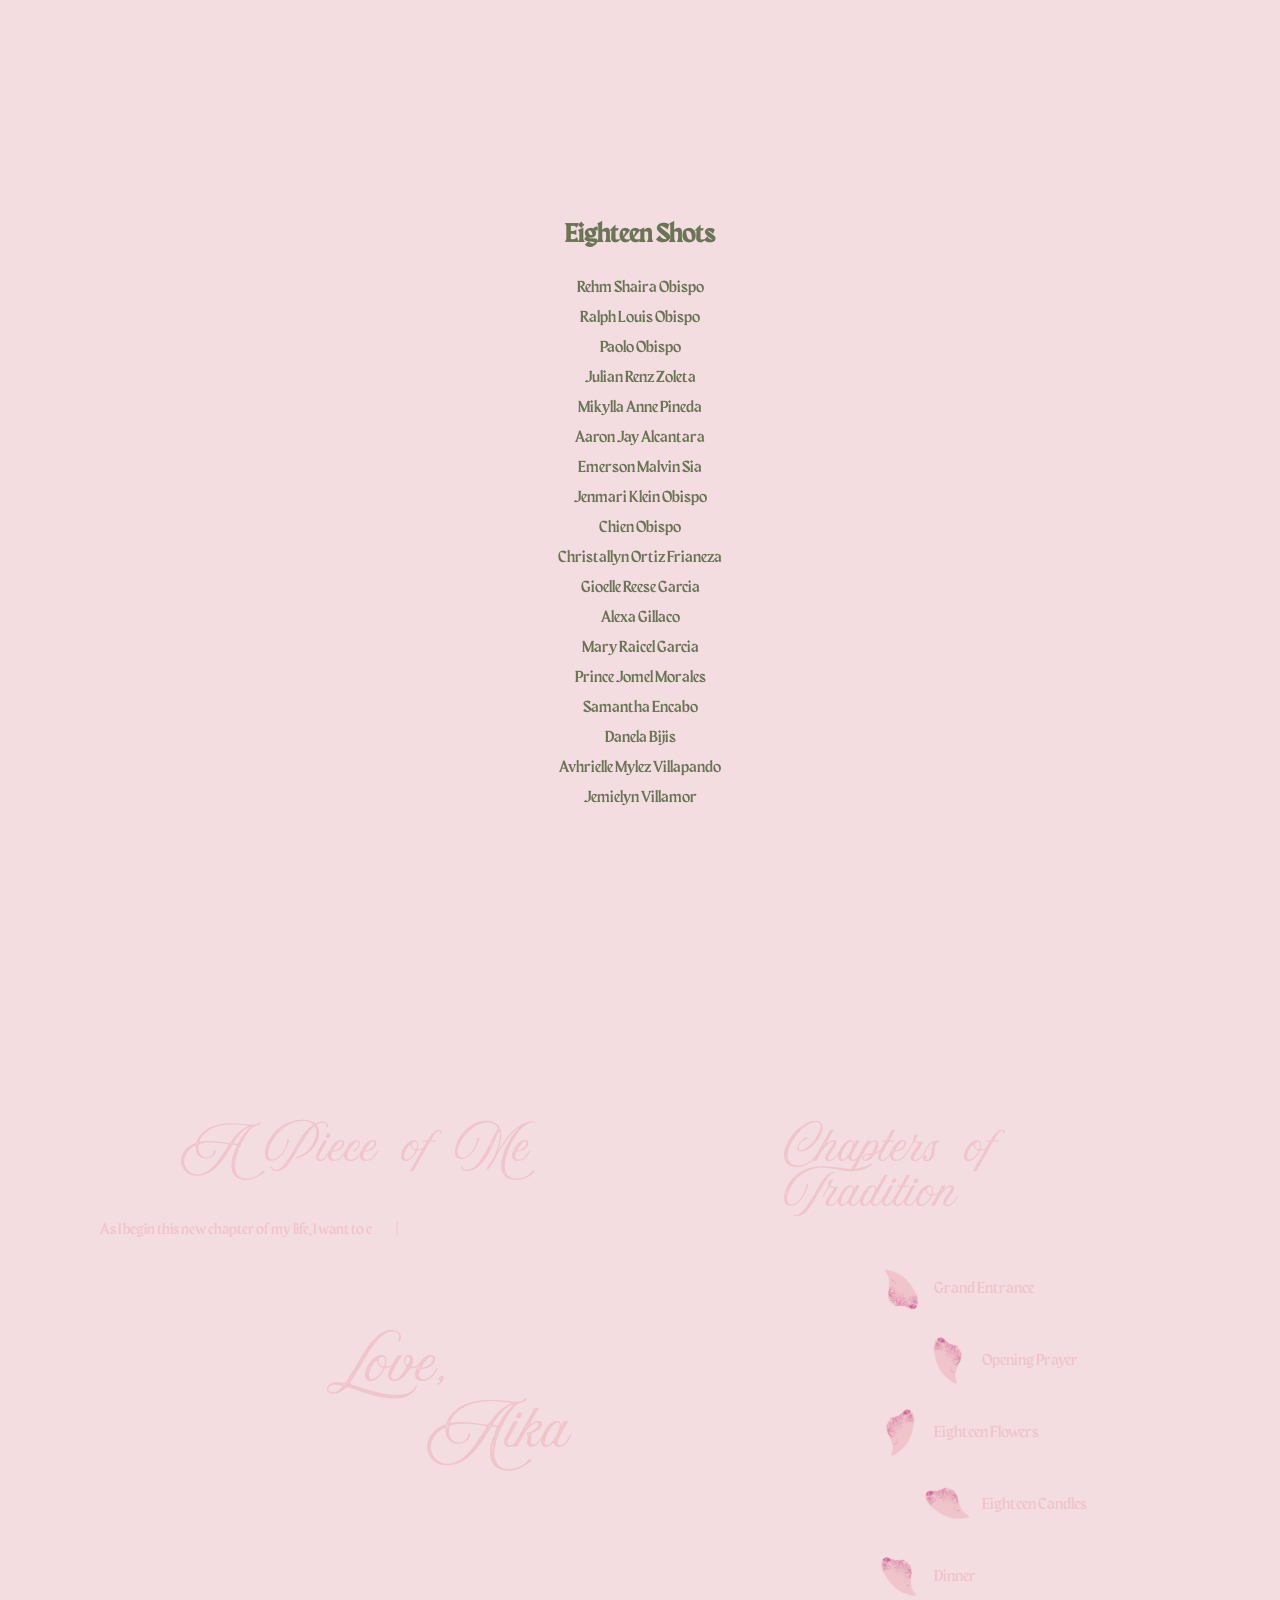
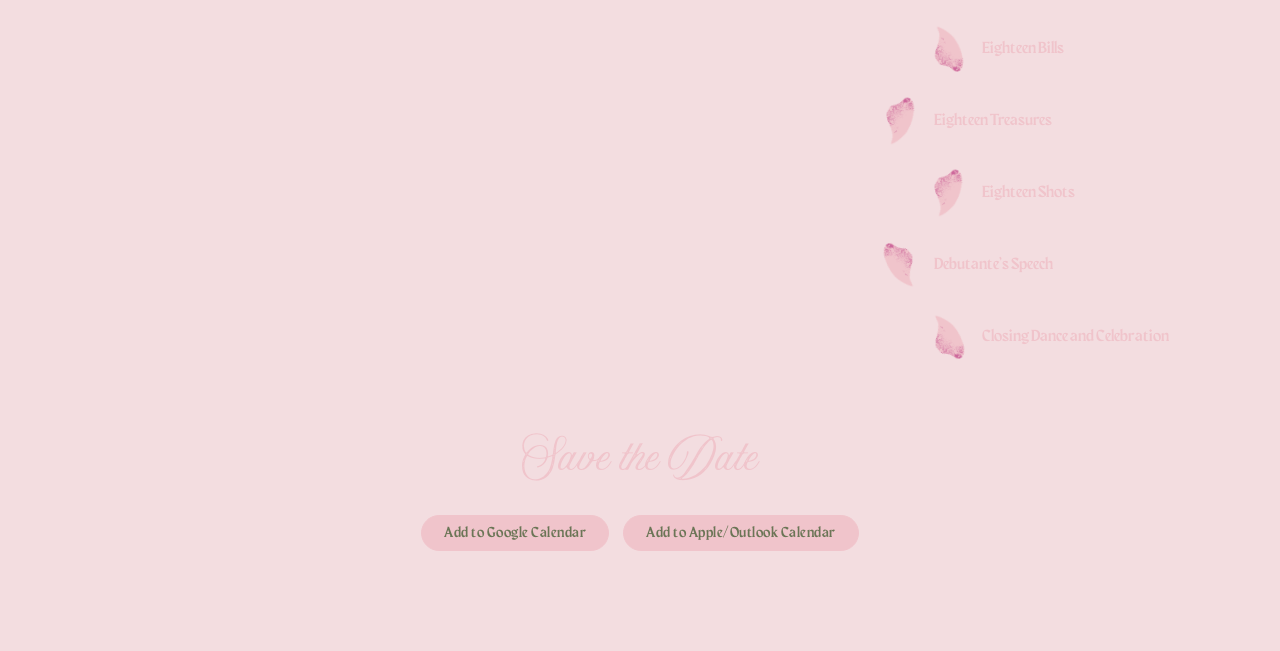
==== commit 71b6d79c: "Update index.html" ====
--- a/index.html
+++ b/index.html
@@ -322,7 +322,7 @@
       <a id="piece-calendar-google" class="piece__calendar-btn piece__calendar-btn--primary" href="#" target="_blank" rel="noopener">
         Add to Google Calendar
       </a>
-      <a id="piece-calendar-ics" class="piece__calendar-btn" href="#" download="Aika-18th-Birthday.ics">
+      <a id="piece-calendar-ics" class="piece__calendar-btn piece__calendar-btn--secondary" href="#" download="Aika-18th-Birthday.ics">
         Add to Apple/Outlook Calendar
       </a>
     </div>
--- a/invitation.css
+++ b/invitation.css
@@ -1719,166 +1719,77 @@
     width: 32px;
     height: 40px;
   }
+  .piece__calendar-label {
+    font-size: clamp(1.3rem, 9vw, 1.8rem);
+  }
+  .piece__calendar-btn {
+    font-size: 0.75rem;
+    padding: 8px 14px;
+  }
 }
 
 /* ==========================================================================
-   SAVE THE DATE GATE — mandatory first screen. Hidden by default (base
-   CSS) so a broken/disabled JS never traps a guest behind an unremovable
-   overlay; JS opts this in via .is-active only when it can also wire up
-   the Continue button that dismisses it.
+   ADD TO CALENDAR — sits at the bottom of SECTION 7 (#piece), styled to
+   fit its dark olive background and blush-pink text, instead of the
+   removed Save the Date gate. Google Calendar link + downloadable .ics,
+   generated in JS (initAddToCalendar) so nothing needs hand-encoding.
    ========================================================================== */
 
-.save-the-date {
-  display: none;
-}
-
-.save-the-date.is-active {
-  display: flex;
-  position: fixed;
-  inset: 0;
-  z-index: 999;
-  align-items: center;
-  justify-content: center;
-  background: radial-gradient(120% 100% at 50% 20%, var(--blush-50) 0%, var(--blush-100) 60%, var(--blush-200) 100%);
-  opacity: 1;
-  transition: opacity 0.6s var(--ease-soft);
-}
-
-.save-the-date.is-dismissing {
-  opacity: 0;
-  pointer-events: none;
-}
-
-body.gate-active {
-  overflow: hidden;
-  height: 100vh;
-  height: 100dvh;
-}
-
-.save-the-date__inner {
-  text-align: center;
-  padding: 0 24px;
-  max-width: 480px;
-}
-
-.save-the-date__eyebrow {
-  font-family: var(--font-display);
-  font-style: italic;
-  font-size: clamp(1rem, 1.5vw, 1.2rem);
-  color: #6b7556;
-  margin: 0 0 8px;
-}
-
-.save-the-date__title {
-  font-family: var(--font-script);
-  font-weight: 400;
-  font-size: clamp(2.5rem, 6vw, 4rem);
-  color: var(--rose-500);
-  margin: 0 0 12px;
-  line-height: 1;
-}
-
-.save-the-date__event {
-  font-family: var(--font-display);
-  font-weight: 600;
-  font-size: clamp(1.1rem, 1.8vw, 1.4rem);
-  color: #6b7556;
-  margin: 0 0 4px;
-}
-
-.save-the-date__date {
-  font-family: var(--font-display);
-  font-size: clamp(1rem, 1.4vw, 1.15rem);
-  color: #6b7556;
-  margin: 0 0 32px;
-}
-
-.save-the-date__calendar-actions {
-  display: flex;
-  flex-wrap: wrap;
-  justify-content: center;
-  gap: 12px;
-  margin: 0 0 24px;
-}
-
-.save-the-date__btn {
-  font-family: var(--font-display);
-  font-size: 0.9rem;
-  letter-spacing: 0.5px;
-  padding: 10px 20px;
-  border-radius: 999px;
-  border: 1px solid var(--rose-600);
-  background: transparent;
-  color: var(--rose-600);
-  text-decoration: none;
-  transition: background 0.2s ease, color 0.2s ease;
-  white-space: nowrap;
-}
-
-.save-the-date__btn:hover {
-  background: var(--rose-600);
-  color: #fff;
-}
-
-.save-the-date__btn--primary {
-  background: var(--rose-500);
-  color: #fff;
-  border-color: var(--rose-500);
-}
-
-.save-the-date__btn--primary:hover {
-  background: var(--rose-600);
-  border-color: var(--rose-600);
-}
-
-.save-the-date__continue {
-  font-family: var(--font-display);
-  font-size: 1.2rem;
-  letter-spacing: 0.5px;
-  color: #6b7556;
-  background: none;
-  border: none;
-  border-bottom: 1px solid #6b7556;
-  padding: 4px 2px;
-  cursor: pointer;
-  transition: opacity 0.2s ease;
-}
-
-.save-the-date__continue:hover {
-  opacity: 0.7;
-}
-
-.save-the-date__continue:disabled {
-  opacity: 0.35;
-  cursor: not-allowed;
-}
-
-.save-the-date__continue:disabled:hover {
-  opacity: 0.35;
-}
-
-.save-the-date__hint {
-  font-family: var(--font-display);
-  font-size: 1rem;
-  color: #6b7556;
-  font-style: italic;
-  margin: 10px 0 0;
-  transition: opacity 0.3s ease;
-}
-
-.save-the-date__hint.is-hidden {
-  opacity: 0;
-}
-
-@media (prefers-reduced-motion: reduce) {
-  .save-the-date.is-active {
-    transition: none;
-  }
-}
+  .piece__calendar-add {
+    display: flex;
+    flex-direction: column;
+    align-items: center;
+    margin-top: 64px;
+  }
+
+  .piece__calendar-label {
+    font-family: var(--font-script);
+    font-weight: 400;
+    font-size: clamp(1.6rem, 3vw, 2.2rem);
+    color: var(--blush-pink);
+    margin: 0 0 16px;
+  }
+
+  .piece__calendar-btns {
+    display: flex;
+    flex-wrap: wrap;
+    justify-content: center;
+    gap: 14px;
+  }
+
+  .piece__calendar-btn {
+    font-family: var(--font-display);
+    font-size: 0.9rem;
+    letter-spacing: 0.5px;
+    padding: 10px 22px;
+    border-radius: 999px;
+    border: 1px solid var(--blush-pink);
+    background: transparent;
+    color: #6b7556;
+    text-decoration: none;
+    transition: background 0.2s ease, color 0.2s ease;
+    white-space: nowrap;
+  }
+
+  .piece__calendar-btn:hover {
+    background: var(--blush-pink);
+    color: #3f4a34;
+  }
+
+  .piece__calendar-btn--primary {
+    background: var(--blush-pink);
+  }
+
+   .piece__calendar-btn--secondary {
+    background: var(--blush-pink);
+  }
 
 @media (max-width: 560px) {
-  .save-the-date__calendar-actions {
-    flex-direction: column;
-    align-items: stretch;
-  }
-}
+  .piece__calendar-add {
+    margin-top: 44px;
+  }
+  .piece__calendar-btn {
+    font-size: 0.8rem;
+    padding: 9px 16px;
+  }
+}
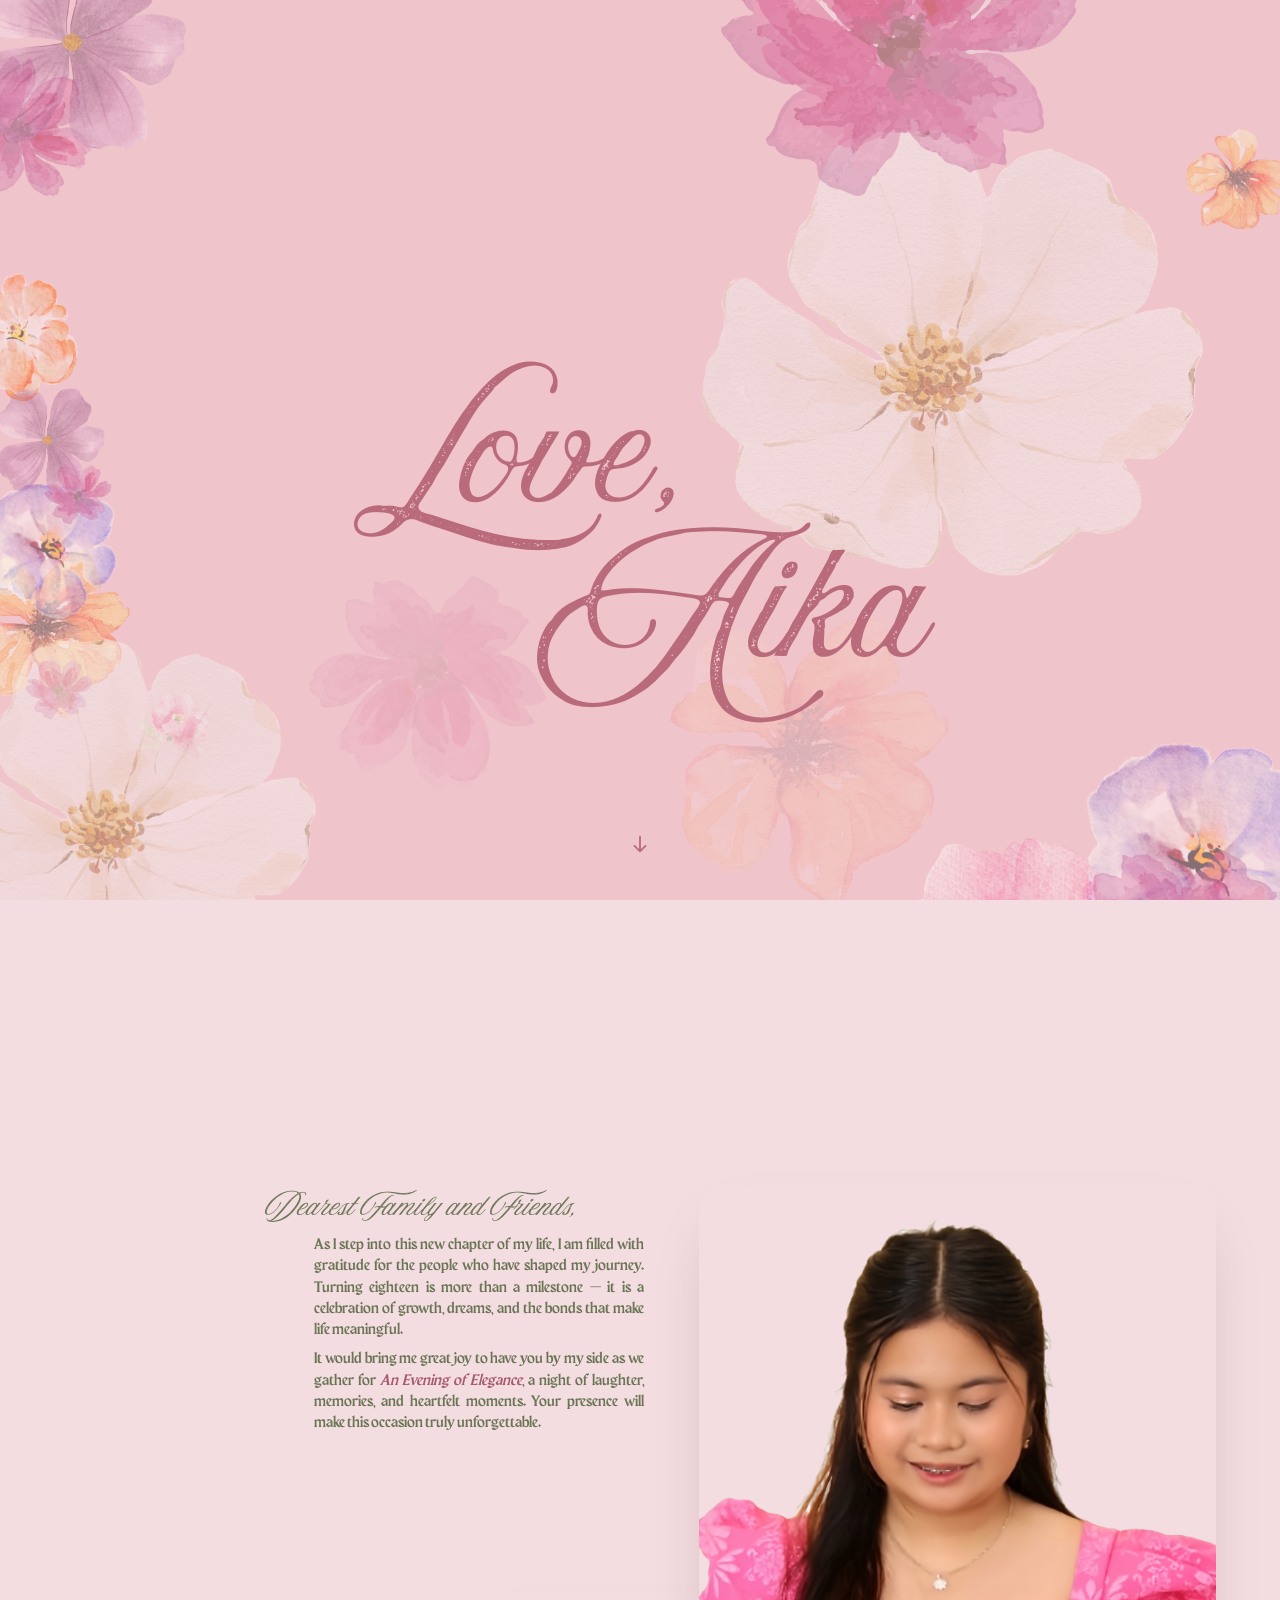
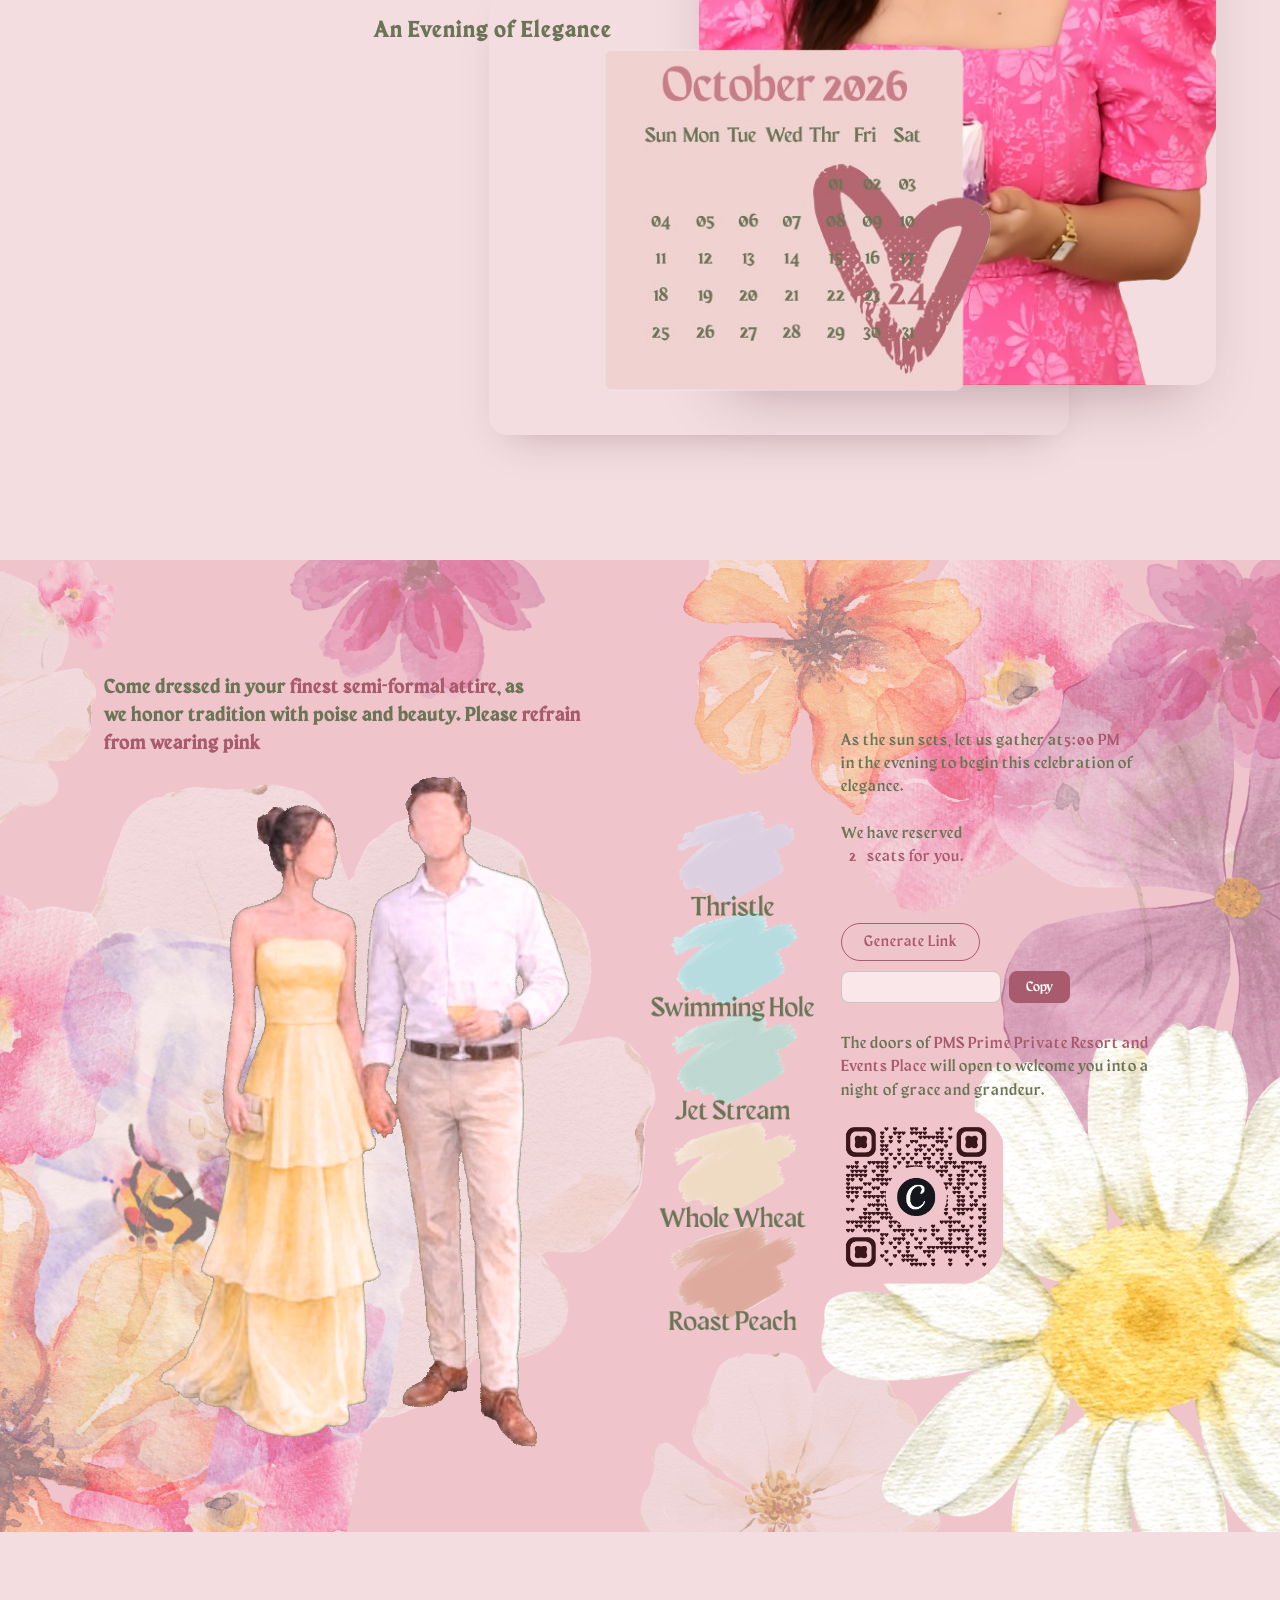
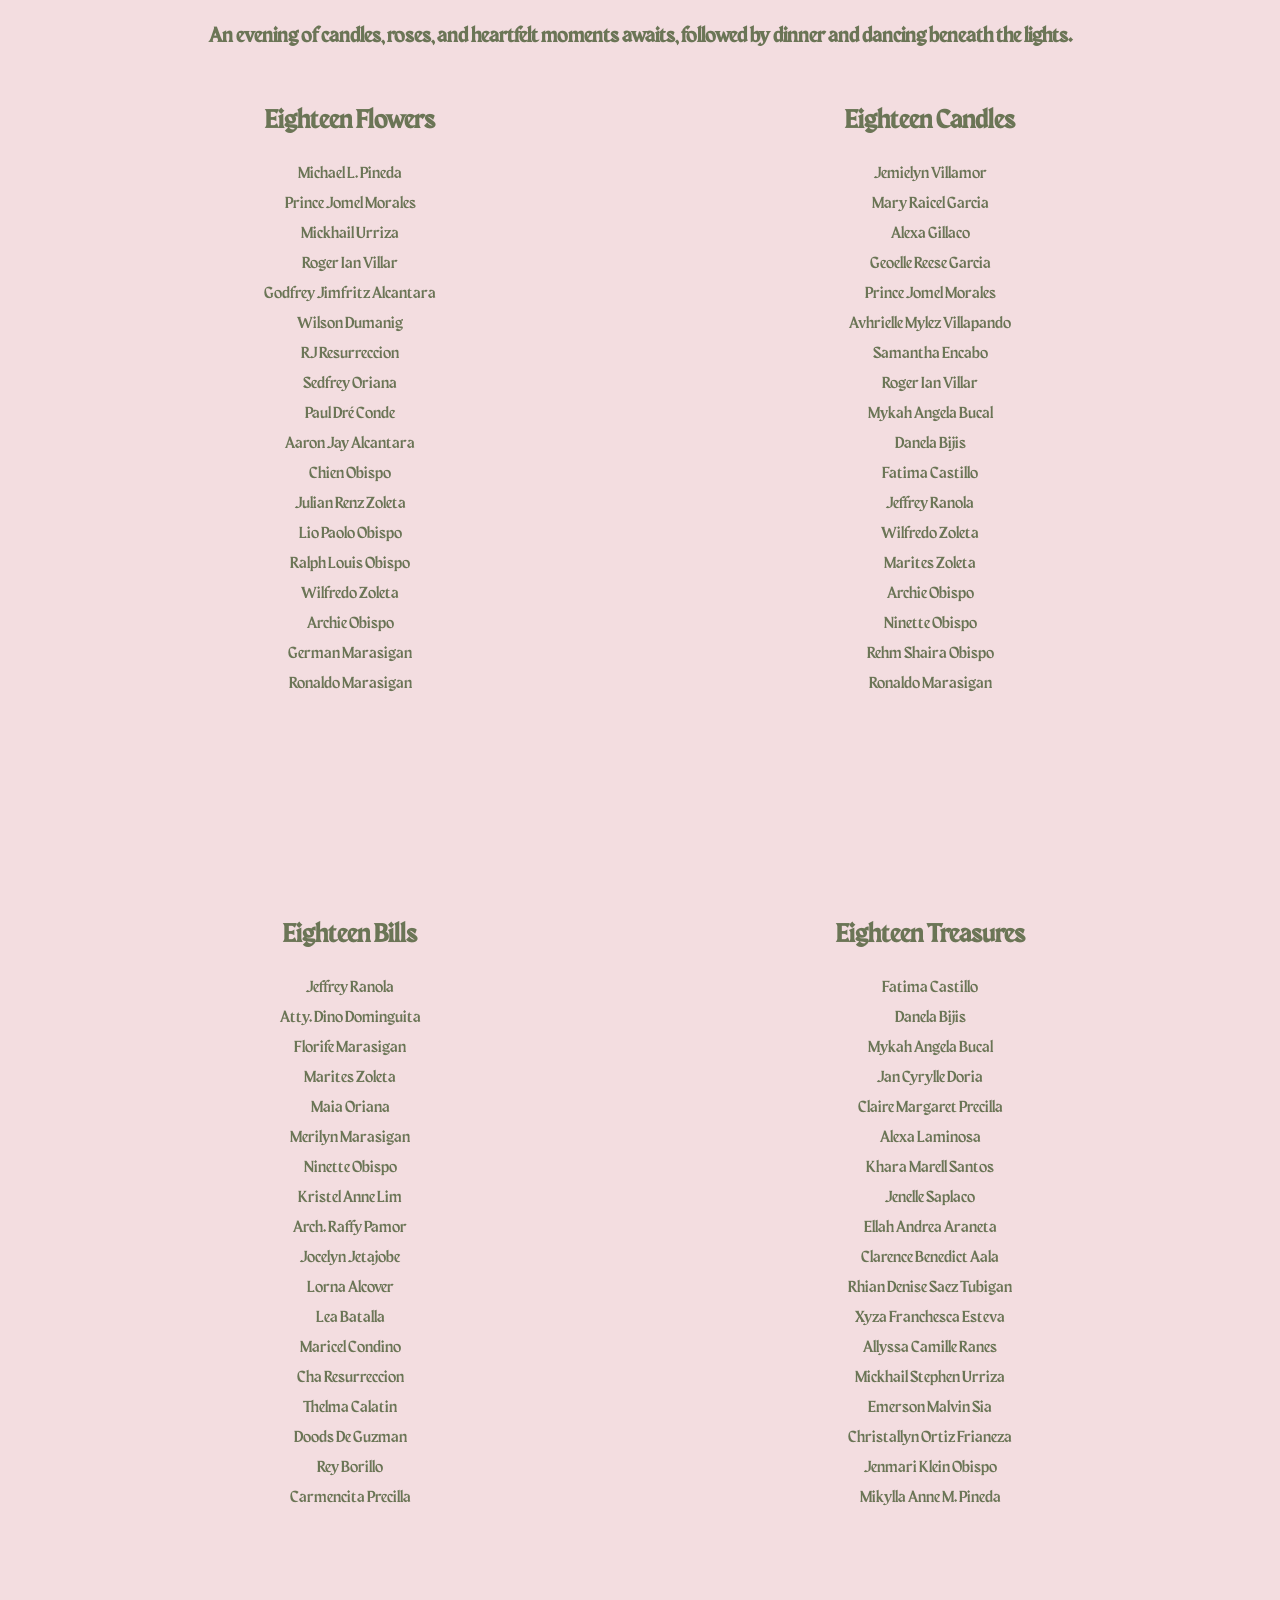
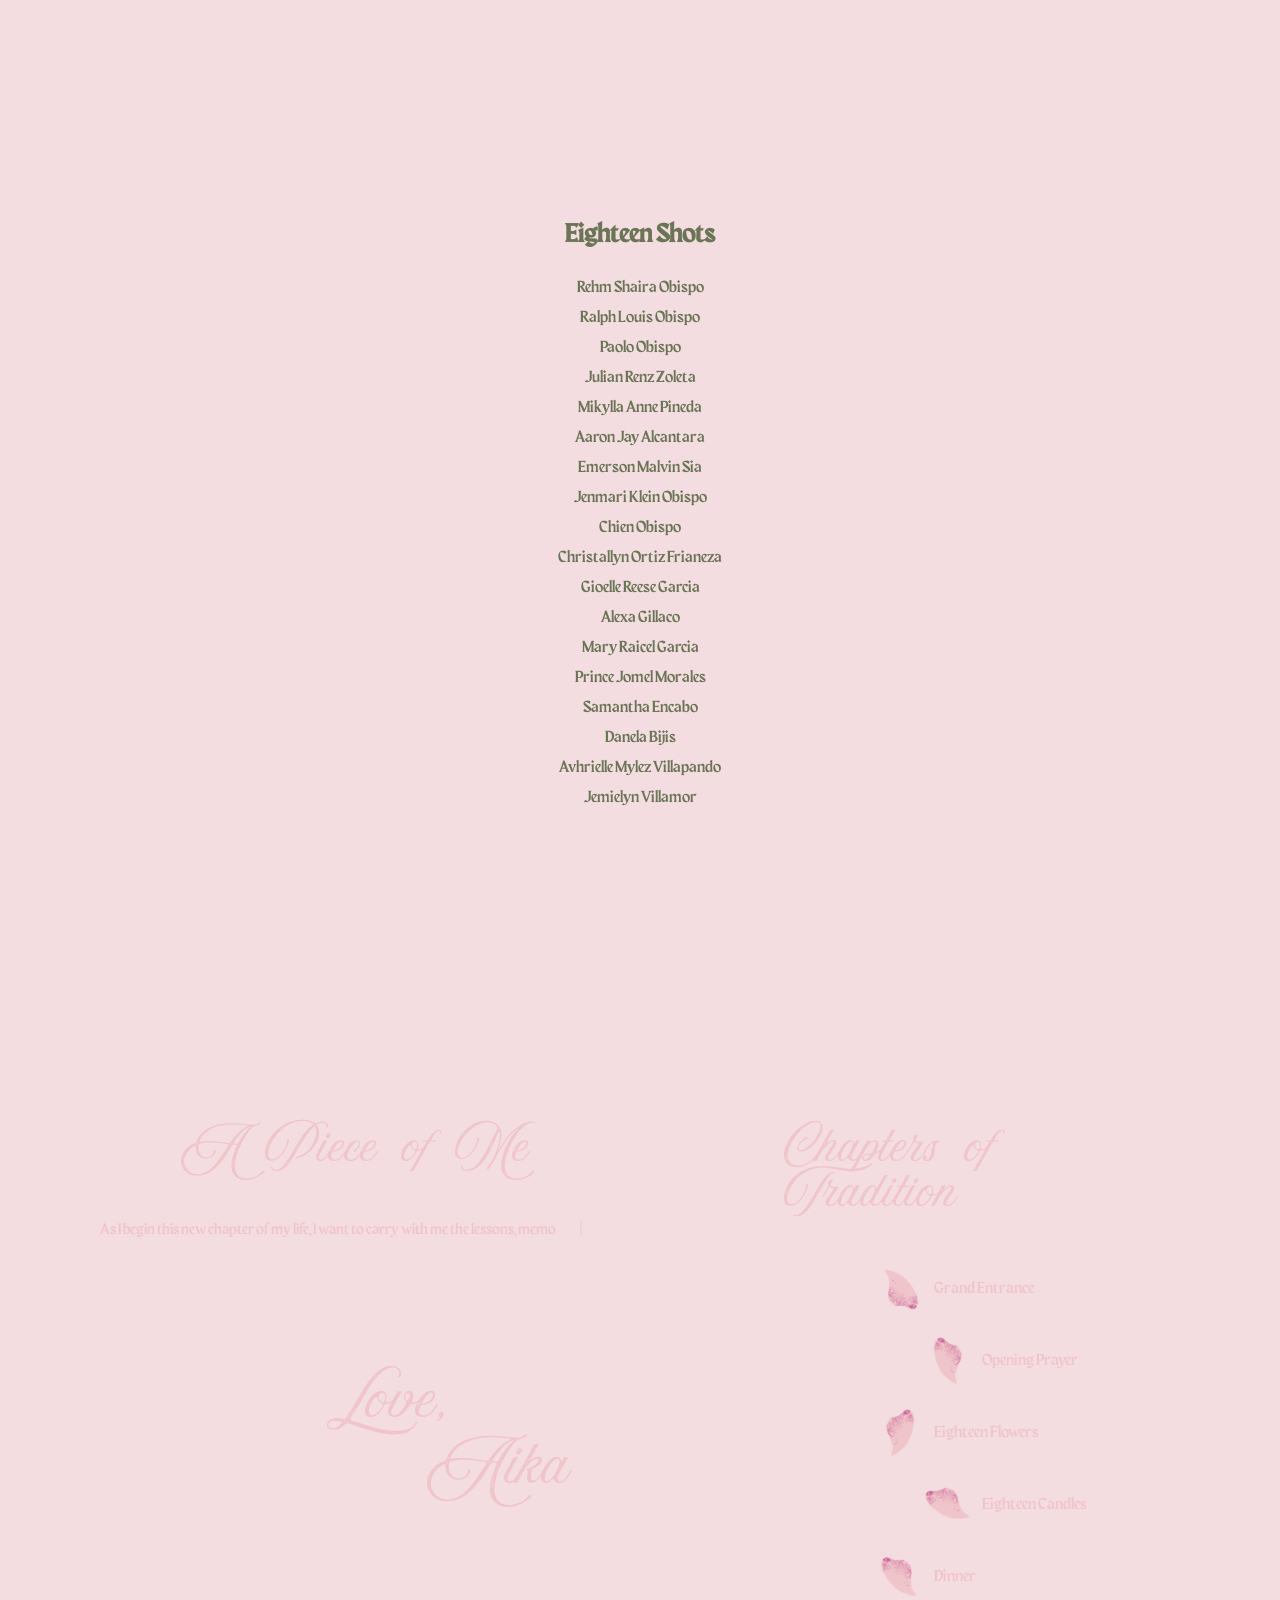
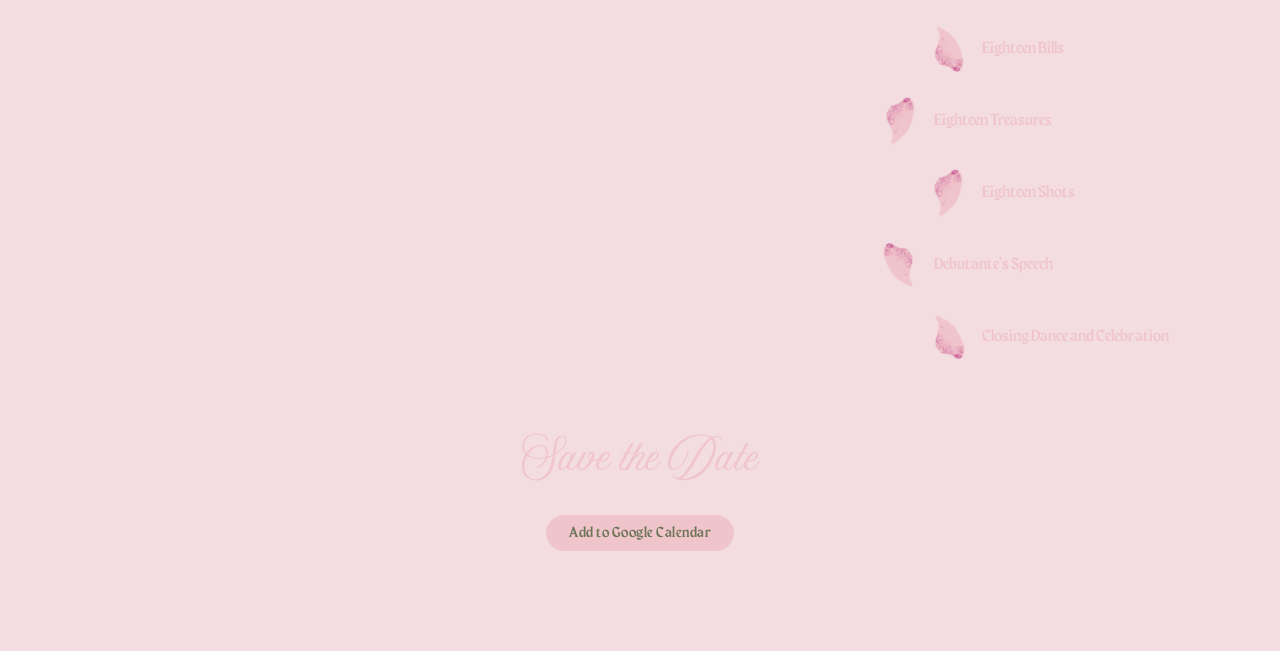
==== commit 0a0700fc: "Update index.html" ====
--- a/index.html
+++ b/index.html
@@ -130,7 +130,7 @@
 <!-- ============ SECTION 4 : CREDITS (Eighteen Flowers / Eighteen Candles) ============ -->
 <section id="credits" class="credits">
 
-  <p class="credits__intro">
+  <p class="credits__intro fadeIn">
     An evening of candles, roses, and heartfelt moments awaits, followed
     by dinner and dancing beneath the lights.
   </p>
@@ -287,7 +287,8 @@
         <p>As I begin this new chapter of my life, I want to carry with me the lessons, memories, and love that have shaped me into who I am today. Eighteen is not just a milestone, but the beginning of new dreams, new experiences, and new opportunities to grow.</p>
         <p>To everyone who has been part of my journey, thank you for believing in me, supporting me, and making my life more meaningful. I may not know exactly what the future holds, but I look forward to embracing it with courage, gratitude, and an open heart.</p>
         <p>Tonight, I celebrate the girl I have been, the woman I am becoming, and the beautiful journey that lies ahead. May I always have the courage to dream, the strength to keep going, and the heart to remain humble and grateful.</p>
-        <p>Here&rsquo;s to eighteen, to new beginnings, and to a life filled with purpose, love, and countless moments worth remembering.</p>
+        <br>
+        <p>Here's to eighteen, to new beginnings, and to a life filled with purpose, love, and countless moments worth remembering.</p>
         <p>Thank you for being part of my story.</p>
       </div>
 
@@ -322,9 +323,6 @@
       <a id="piece-calendar-google" class="piece__calendar-btn piece__calendar-btn--primary" href="#" target="_blank" rel="noopener">
         Add to Google Calendar
       </a>
-      <a id="piece-calendar-ics" class="piece__calendar-btn piece__calendar-btn--secondary" href="#" download="Aika-18th-Birthday.ics">
-        Add to Apple/Outlook Calendar
-      </a>
     </div>
   </div>
 
--- a/invitation.css
+++ b/invitation.css
@@ -1192,7 +1192,12 @@
     max-width: 640px;
     margin-bottom: 40px;
   }
-}
+
+  .credits {
+    background-image: linear-gradient(rgba(236, 201, 206, 0.70), rgba(236, 201, 206, 0.80)), url(images/background_3.png);
+  }
+}
+
 
 @media (max-width: 767px) {
   .credits__columns {
@@ -1308,7 +1313,11 @@
     grid-template-columns: 1fr;
     gap: 48px;
   }
-}
+  .treasures {
+    background-image: linear-gradient(rgba(236, 201, 206, 0.70), rgba(236, 201, 206, 0.80)), url(images/background_4.png);
+  }
+}
+
 
 @media (max-width: 560px) {
   .treasures {
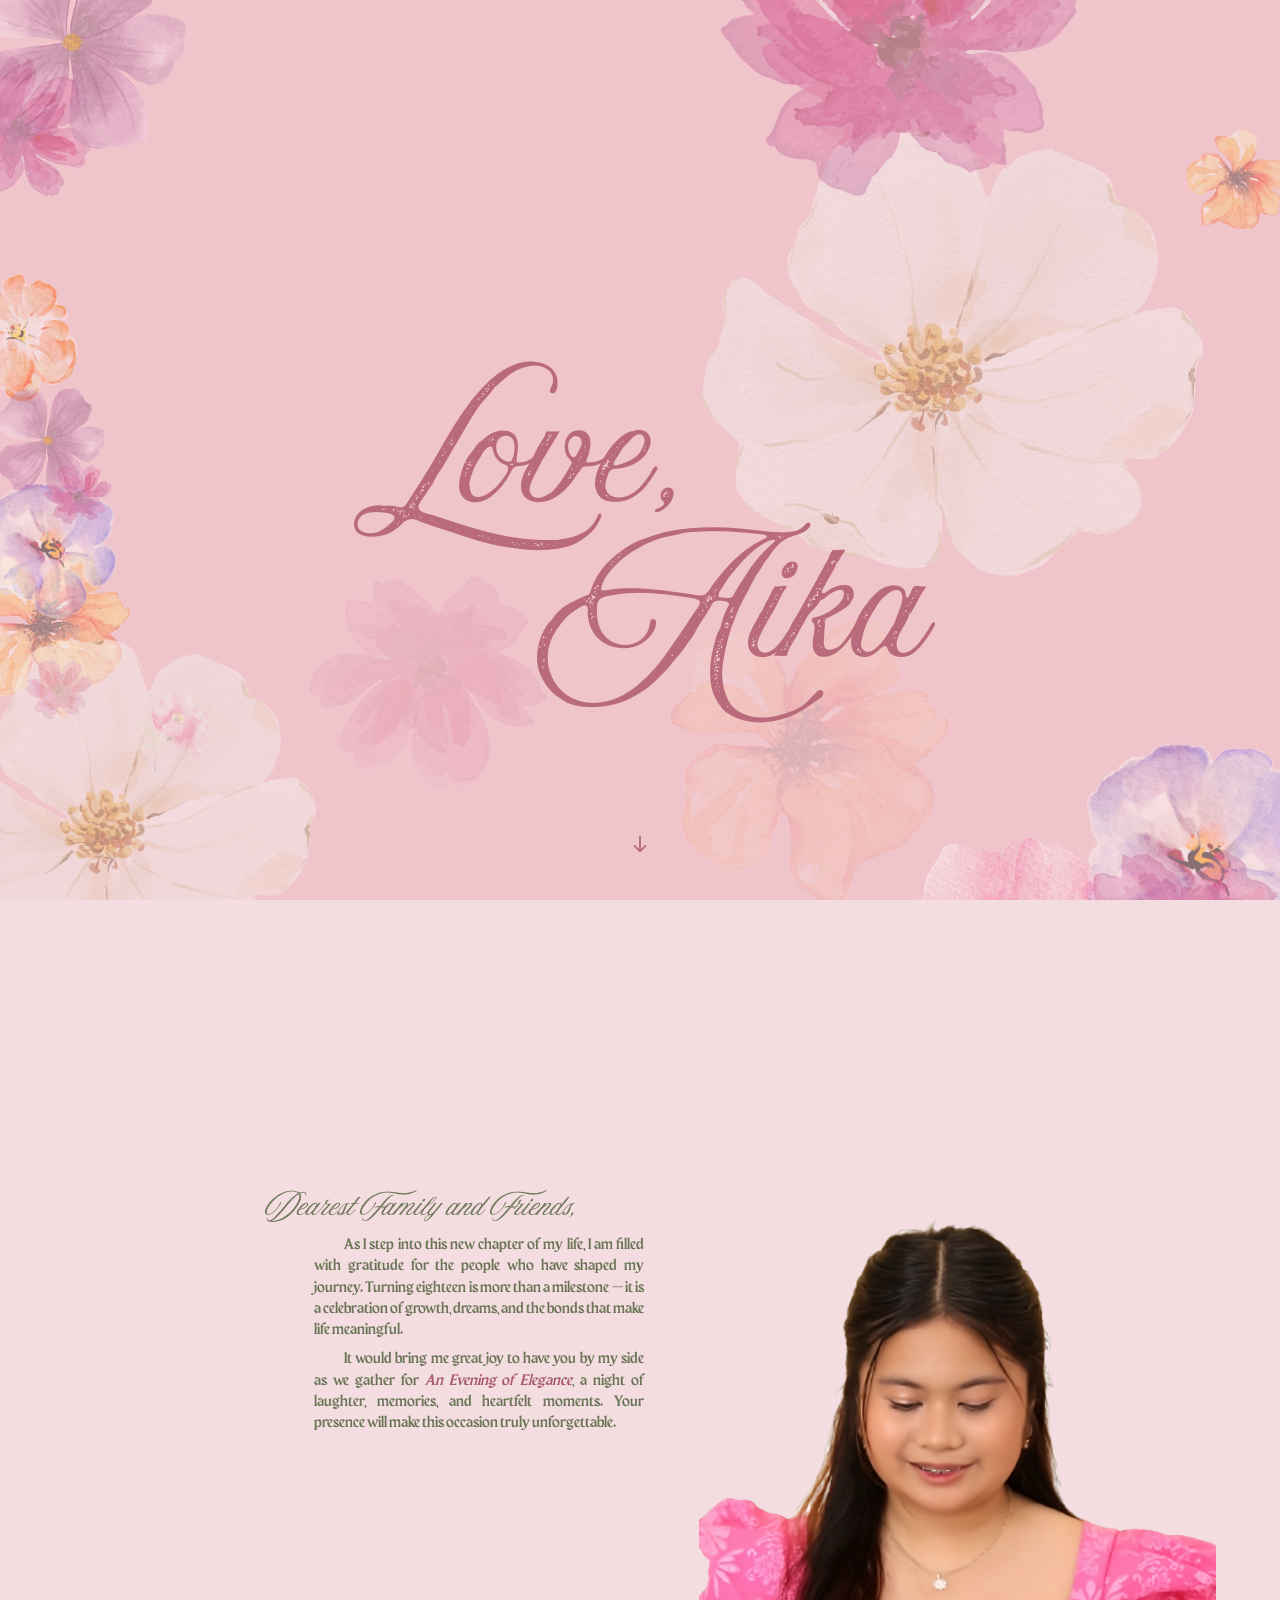
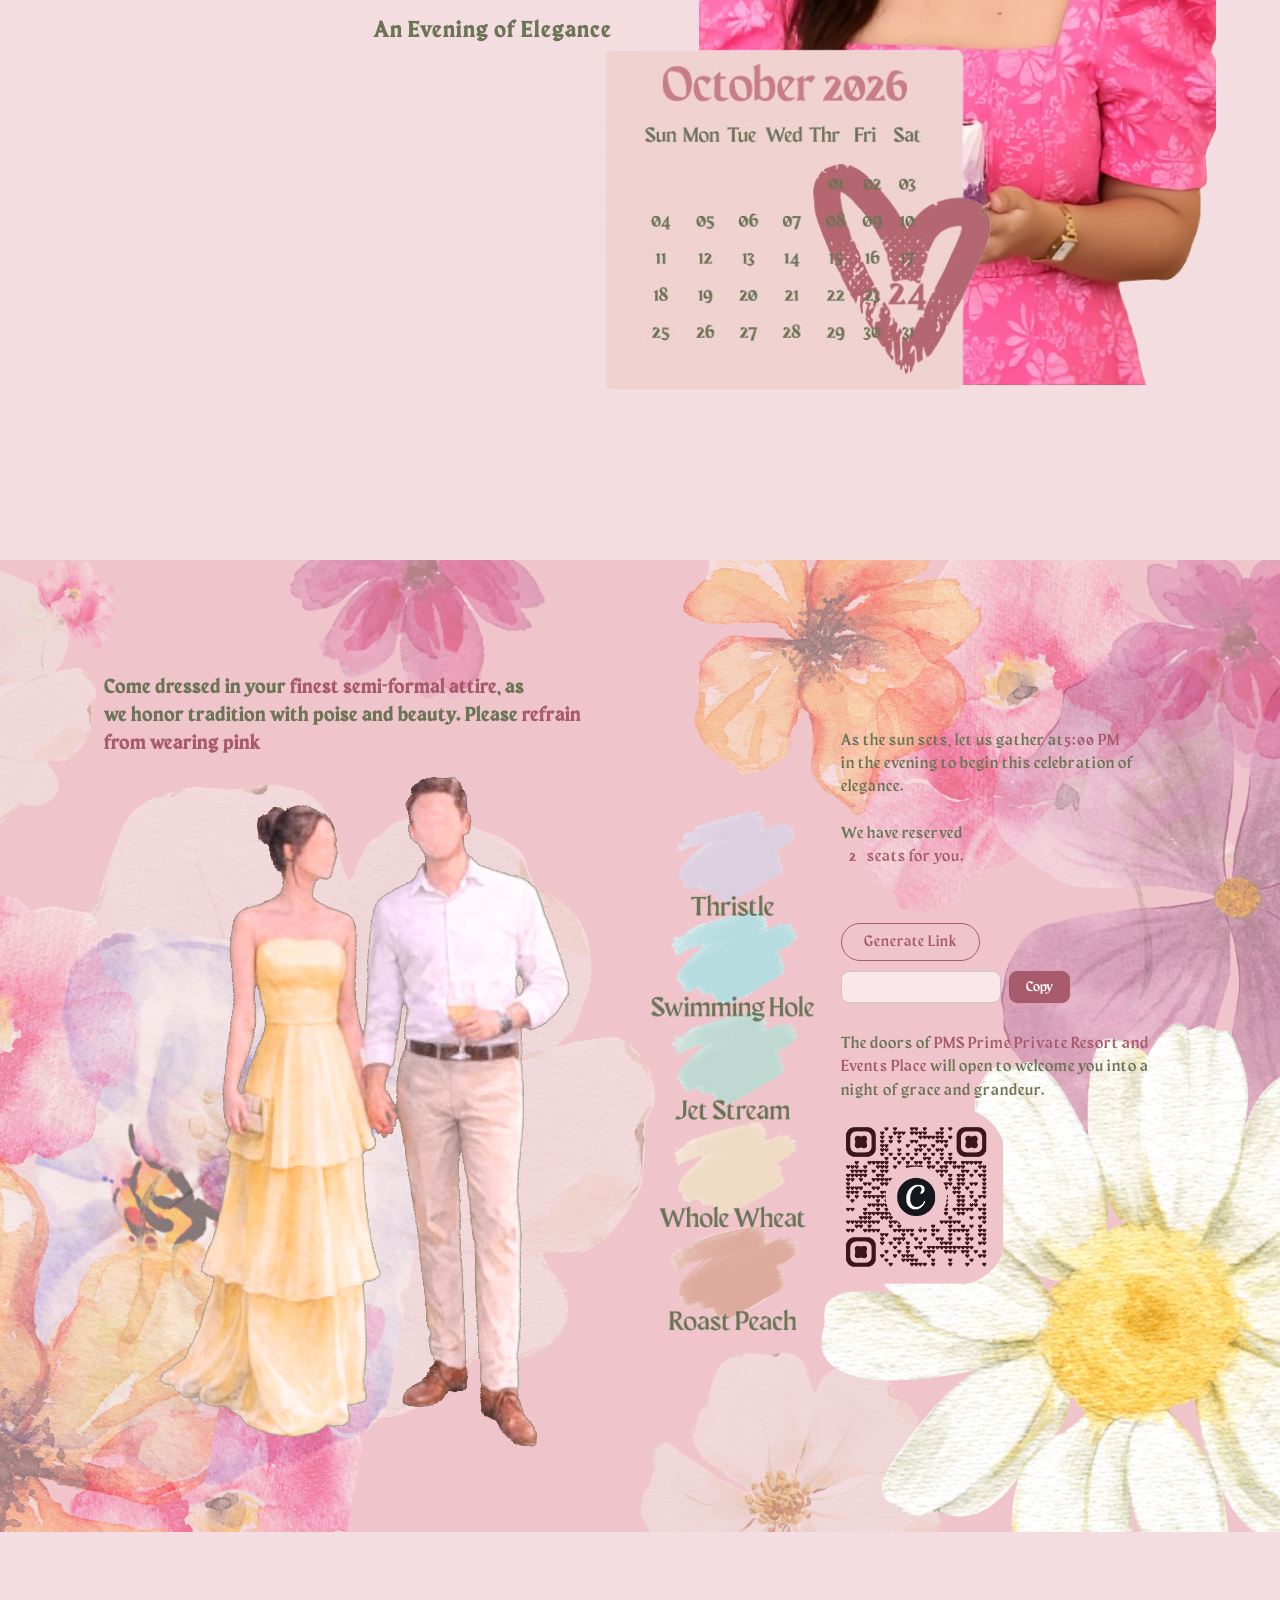
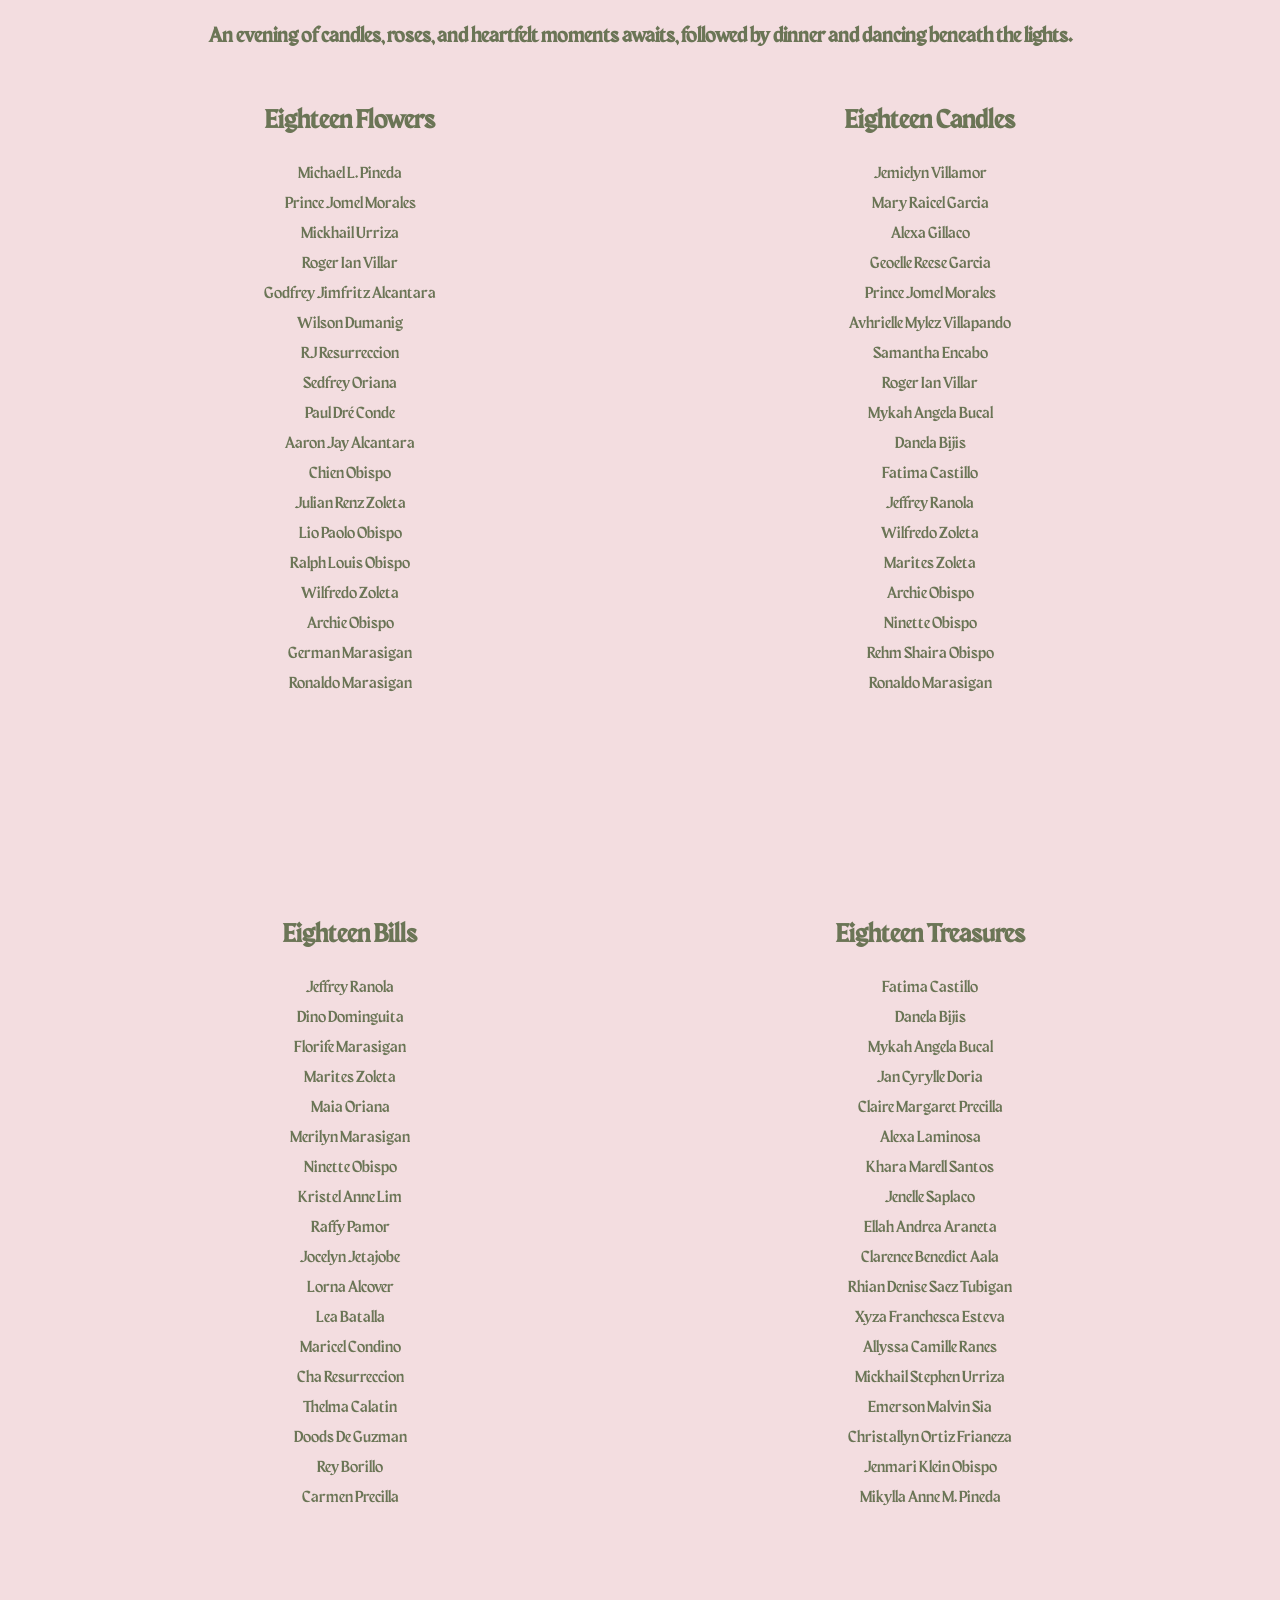
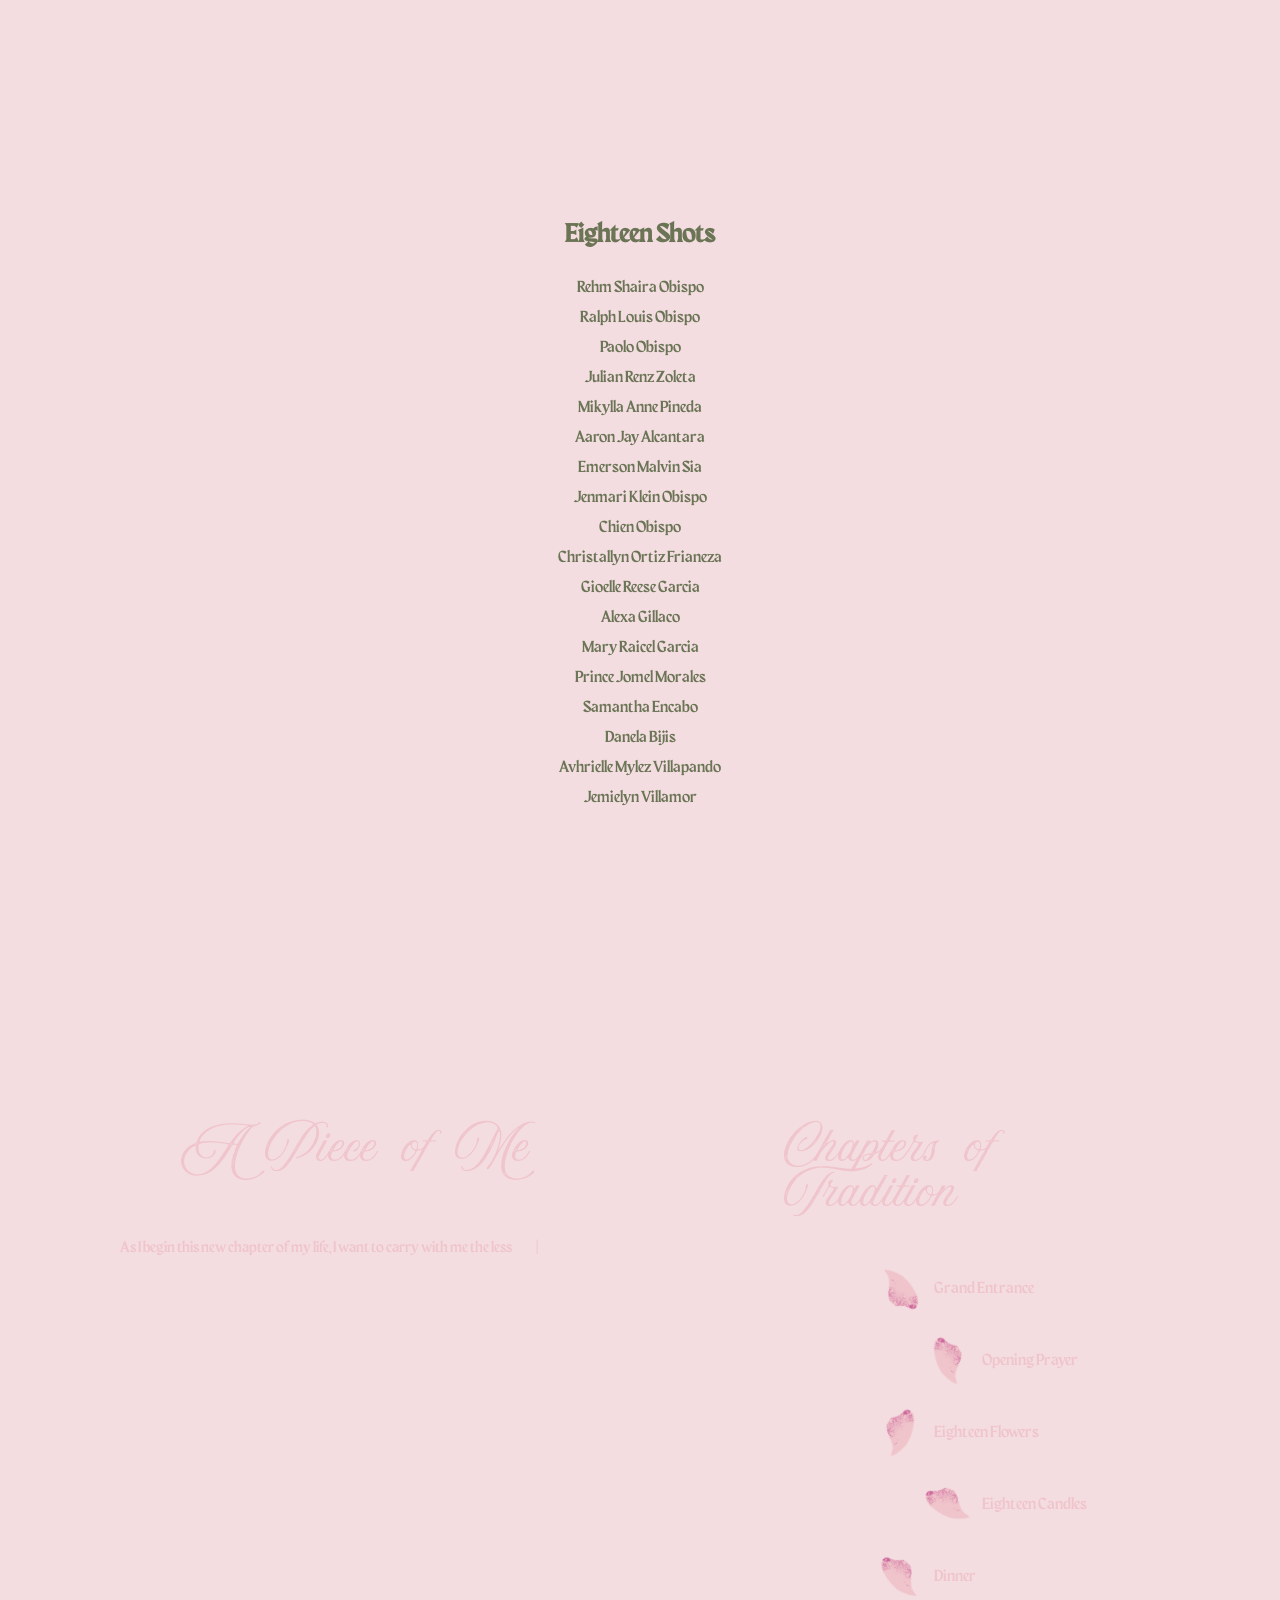
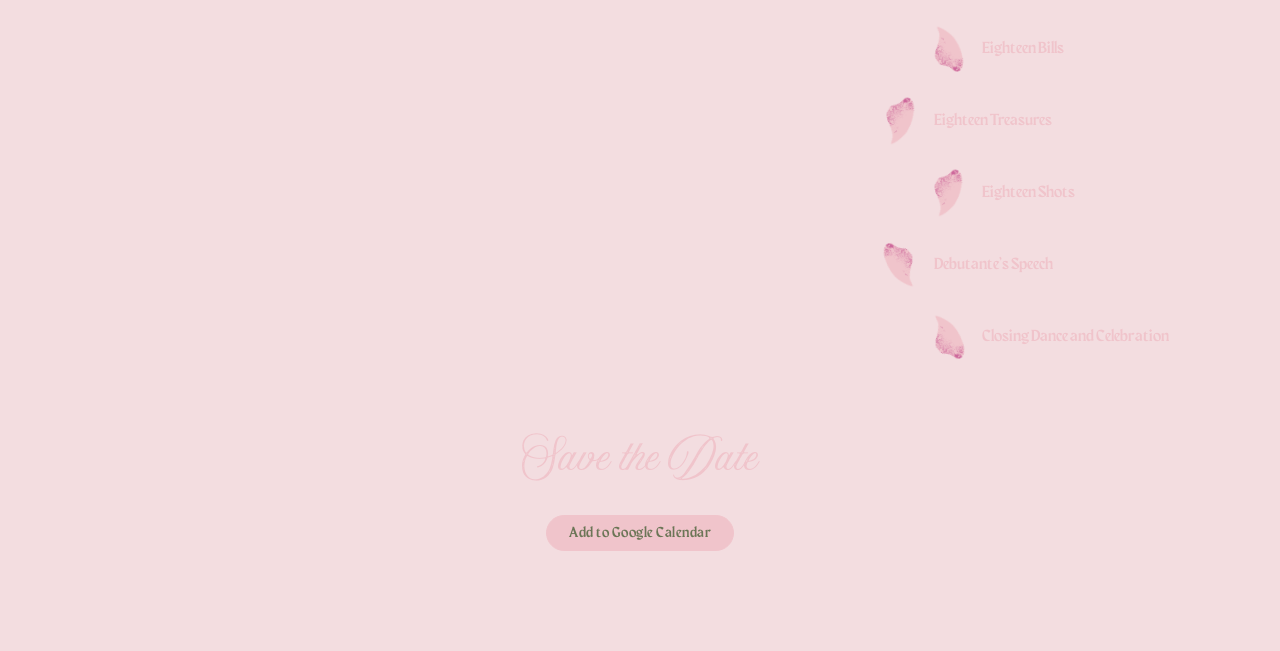
==== commit 1e68aca5: "Update index.html" ====
--- a/index.html
+++ b/index.html
@@ -198,14 +198,14 @@
       <h3 class="treasures__heading">Eighteen Bills</h3>
       <ul class="treasures__list">
         <li>Jeffrey Ranola</li>
-        <li>Atty. Dino Dominguita</li>
+        <li>Dino Dominguita</li>
         <li>Florife Marasigan</li>
         <li>Marites Zoleta</li>
         <li>Maia Oriana</li>
         <li>Merilyn Marasigan</li>
         <li>Ninette Obispo</li>
         <li>Kristel Anne Lim</li>
-        <li>Arch. Raffy Pamor</li>
+        <li>Raffy Pamor</li>
         <li>Jocelyn Jetajobe</li>
         <li>Lorna Alcover</li>
         <li>Lea Batalla</li>
@@ -214,7 +214,7 @@
         <li>Thelma Calatin</li>
         <li>Doods De Guzman</li>
         <li>Rey Borillo</li>
-        <li>Carmencita Precilla</li>
+        <li>Carmen Precilla</li>
       </ul>
     </div>
 
--- a/invitation.css
+++ b/invitation.css
@@ -257,6 +257,7 @@
   text-align: justify;
   padding-left: 250px;
   max-width: 580px;
+  text-indent: 30px;
 }
 
 .home__body em {
@@ -297,7 +298,7 @@
   max-width: 580px;
   aspect-ratio: 420 / 320;
   overflow: hidden;
-  box-shadow: 0 18px 40px -22px rgba(90, 40, 55, 0.35);
+
 }
 
 .calendar img {
@@ -321,7 +322,7 @@
   width: 100%;
   border-radius: 22px;
   overflow: hidden;
-  box-shadow: 0 30px 60px -30px rgba(90, 40, 55, 0.4);
+  
 }
 
 /* Actual photo of Aika — replaces .photo-placeholder once an image is
@@ -750,12 +751,12 @@
     max-height: 480px;
   }
   .calendar {
-    position: relative;
-    bottom: auto;
-    left: auto;
+    position: absolute;
+    left: 60px;
     transform: none;
     margin: 20px auto 0;
     max-width: 340px;
+    bottom: 500px;
   }
 
   .details {
@@ -850,6 +851,7 @@
   }
 
   .home__eyebrow {
+    padding-top: 150px;
     padding-left: 0;
     max-width: none;
   }
@@ -857,6 +859,7 @@
     text-align: left;
     padding-left: 0;
     max-width: none;
+    margin: 20px;
   }
   .signature-slot {
     padding-left: 0;
@@ -896,7 +899,7 @@
 
   .details__dresscode-text {
     font-size: clamp(1.15rem, 4.5vw, 1.4rem);
-    margin-left: 0;
+    margin: 30px;
     margin-top: 16px;
   }
 
@@ -1089,6 +1092,8 @@
 
 .credits.is-visible .credits__intro {
   opacity: 1;
+  transition-delay: .2s;
+
 }
 
 @media (prefers-reduced-motion: reduce) {
@@ -1116,6 +1121,20 @@
   font-size: clamp(1.4rem, 2vw, 1.9rem);
   color: #6b7556;
   margin: 0 0 32px;
+  opacity: 0;
+  transition: opacity 3s var(--ease-soft);
+}
+
+.credits.is-visible .credits__heading {
+  opacity: 1;
+  transition-delay: 1s;
+}
+
+@media (prefers-reduced-motion: reduce) {
+  .credits__heading {
+    opacity: 1;
+    transition: none;
+  }
 }
 
 .credits__list {
@@ -1133,7 +1152,7 @@
   color: #6b7556;
   letter-spacing: normal;
   opacity: 0;
-  transform: translateY(14px);
+  transition: opacity 5s var(--ease-soft);
 }
 
 /* Staggered reveal: only plays once .credits has .is-visible. Each name
@@ -1142,27 +1161,28 @@
    auto-scrolling. nth-child is capped at 18 since both lists currently
    have 18 names; add more rules if a list ever grows past that. */
 .credits.is-visible .credits__list li {
-  animation: credits-fade-up 1.8s var(--ease-soft) forwards;
-}
-
-.credits__list li:nth-child(1)  { animation-delay: 0.10s; }
-.credits__list li:nth-child(2)  { animation-delay: 0.60s; }
-.credits__list li:nth-child(3)  { animation-delay: 1.10s; }
-.credits__list li:nth-child(4)  { animation-delay: 1.60s; }
-.credits__list li:nth-child(5)  { animation-delay: 2.10s; }
-.credits__list li:nth-child(6)  { animation-delay: 2.60s; }
-.credits__list li:nth-child(7)  { animation-delay: 3.10s; }
-.credits__list li:nth-child(8)  { animation-delay: 3.60s; }
-.credits__list li:nth-child(9)  { animation-delay: 4.10s; }
-.credits__list li:nth-child(10) { animation-delay: 4.60s; }
-.credits__list li:nth-child(11) { animation-delay: 5.10s; }
-.credits__list li:nth-child(12) { animation-delay: 5.60s; }
-.credits__list li:nth-child(13) { animation-delay: 6.10s; }
-.credits__list li:nth-child(14) { animation-delay: 6.60s; }
-.credits__list li:nth-child(15) { animation-delay: 7.10s; }
-.credits__list li:nth-child(16) { animation-delay: 7.60s; }
-.credits__list li:nth-child(17) { animation-delay: 8.10s; }
-.credits__list li:nth-child(18) { animation-delay: 8.60s; }
+   opacity: 1;
+  transition-delay: 2s;
+}
+
+.credits__list li:nth-child(1)  { animation-delay: 25.9s; }
+.credits__list li:nth-child(2)  { animation-delay: 6.4s; }
+.credits__list li:nth-child(3)  { animation-delay: 6.9s; }
+.credits__list li:nth-child(4)  { animation-delay: 7.4s; }
+.credits__list li:nth-child(5)  { animation-delay: 7.9s; }
+.credits__list li:nth-child(6)  { animation-delay: 8.4s; }
+.credits__list li:nth-child(7)  { animation-delay: 8.9s; }
+.credits__list li:nth-child(8)  { animation-delay: 9.4s; }
+.credits__list li:nth-child(9)  { animation-delay: 9.9s; }
+.credits__list li:nth-child(10) { animation-delay: 10.4s; }
+.credits__list li:nth-child(11) { animation-delay: 10.9s; }
+.credits__list li:nth-child(12) { animation-delay: 11.4s; }
+.credits__list li:nth-child(13) { animation-delay: 11.9s; }
+.credits__list li:nth-child(14) { animation-delay: 12.4s; }
+.credits__list li:nth-child(15) { animation-delay: 12.9s; }
+.credits__list li:nth-child(16) { animation-delay: 13.4s; }
+.credits__list li:nth-child(17) { animation-delay: 13.9s; }
+.credits__list li:nth-child(18) { animation-delay: 14.4s; }
 
 @keyframes credits-fade-up {
   to {
@@ -1210,6 +1230,10 @@
   .credits {
     padding: 60px 6vw 70px;
   }
+  .credits__intro{
+    margin: 20px;
+    padding-bottom: 20px;
+  }
   .credits__heading {
     margin-bottom: 24px;
   }
@@ -1254,6 +1278,12 @@
   font-size: clamp(1.4rem, 2vw, 1.9rem);
   color: #6b7556;
   margin: 0 0 32px;
+  opacity: 0;
+  transition: opacity 5s var(--ease-soft);
+}
+.treasures.is-visible .treasures__heading {
+  opacity: 1;
+  transition-delay: .2s;
 }
 
 .treasures__list {
@@ -1270,7 +1300,7 @@
   font-size: clamp(1rem, 1.2vw, 1.2rem);
   color: #6b7556;
   opacity: 0;
-  transform: translateY(14px);
+  transition: opacity 5s var(--ease-soft);
 }
 
 /* Staggered reveal: only plays once .treasures has .is-visible. Same
@@ -1278,8 +1308,10 @@
    the two roll-call sections. nth-child is capped at 18 since both
    lists have 18 names; add more rules if a list ever grows past that. */
 .treasures.is-visible .treasures__list li {
-  animation: credits-fade-up 1.8s var(--ease-soft) forwards;
-}
+  opacity: 1;
+  transition-delay: 2s;
+}
+
 
 .treasures__list li:nth-child(1)  { animation-delay: 0.10s; }
 .treasures__list li:nth-child(2)  { animation-delay: 0.60s; }
@@ -1362,8 +1394,14 @@
   font-size: clamp(1.4rem, 2vw, 1.9rem);
   color: #6b7556;
   margin: 0 0 32px;
-}
-
+  opacity: 0;
+  transition: opacity 5s var(--ease-soft);
+}
+
+.shots.is-visible .shots__heading {
+  opacity: 1;
+  transition-delay: .2s;
+}
 .shots__list {
   list-style: none;
   margin: 0;
@@ -1378,14 +1416,15 @@
   font-size: clamp(1rem, 1.2vw, 1.2rem);
   color: #6b7556;
   opacity: 0;
-  transform: translateY(14px);
+  transition: opacity 5s var(--ease-soft);
 }
 
 /* Staggered reveal: only plays once .shots has .is-visible. Same timing
    as the other two roll-call sections. nth-child is capped at 18 since
    the list has 18 names; add more rules if it ever grows past that. */
 .shots.is-visible .shots__list li {
-  animation: credits-fade-up 1.8s var(--ease-soft) forwards;
+  opacity: 1;
+  transition-delay: 2s;
 }
 
 .shots__list li:nth-child(1)  { animation-delay: 0.10s; }
@@ -1487,17 +1526,17 @@
 .piece__letter {
   display: flex;
   flex-direction: column;
-  gap: 18px;
+  gap: 5px;
 }
 
 .piece__letter p {
   font-family: var(--font-display);
   font-size: clamp(0.95rem, 1.05vw, 1.1rem);
-  line-height: 1.5;
+  line-height: 1.3;
   color: var(--blush-pink);
   text-align: justify;
   text-indent: 1.5em;
-  margin: 0;
+  margin: 20px;
 }
 
 /* blinking cursor shown only on the paragraph currently being typed
@@ -1533,6 +1572,19 @@
   color: #f0c4cb;
   line-height: 1.1;
   width: fit-content;
+  opacity: 0;
+  transition: opacity 0.8s var(--ease-soft);
+}
+
+.piece__signature.is-revealed {
+  opacity: 1;
+}
+
+@media (prefers-reduced-motion: reduce) {
+  .piece__signature {
+    opacity: 1;
+    transition: none;
+  }
 }
 
 .piece__signature-love,
@@ -1684,7 +1736,9 @@
     padding: 60px 6vw 70px;
   }
   .piece__heading {
-    margin-left: 30px;
+    margin-left: 50px;
+    font-size: clamp(1.7rem, 7vw, 2.2rem);
+    word-spacing: 8px;
   }
   .piece__signature-love,
   .piece__signature-aika {
@@ -1790,7 +1844,8 @@
   }
 
    .piece__calendar-btn--secondary {
-    background: var(--blush-pink);
+    background: #e2691a;
+     color: #3f4a34;
   }
 
 @media (max-width: 560px) {
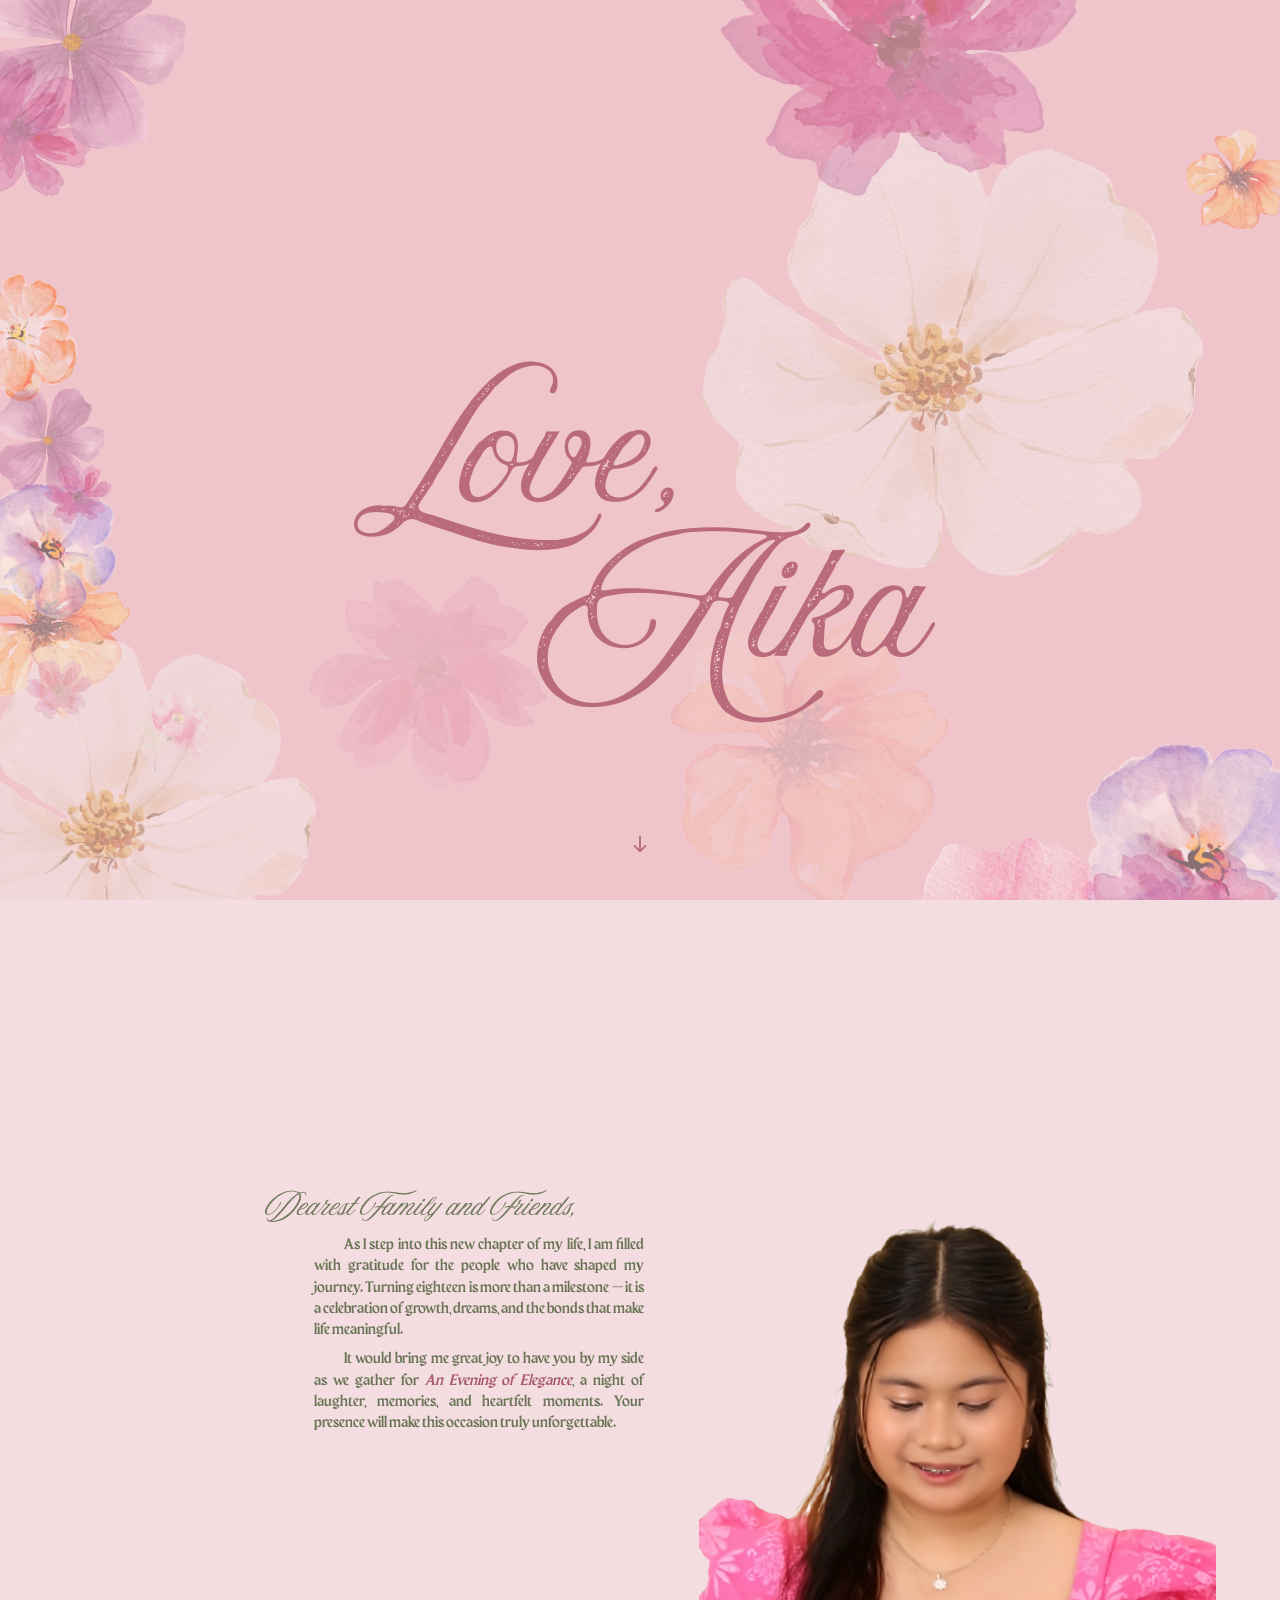
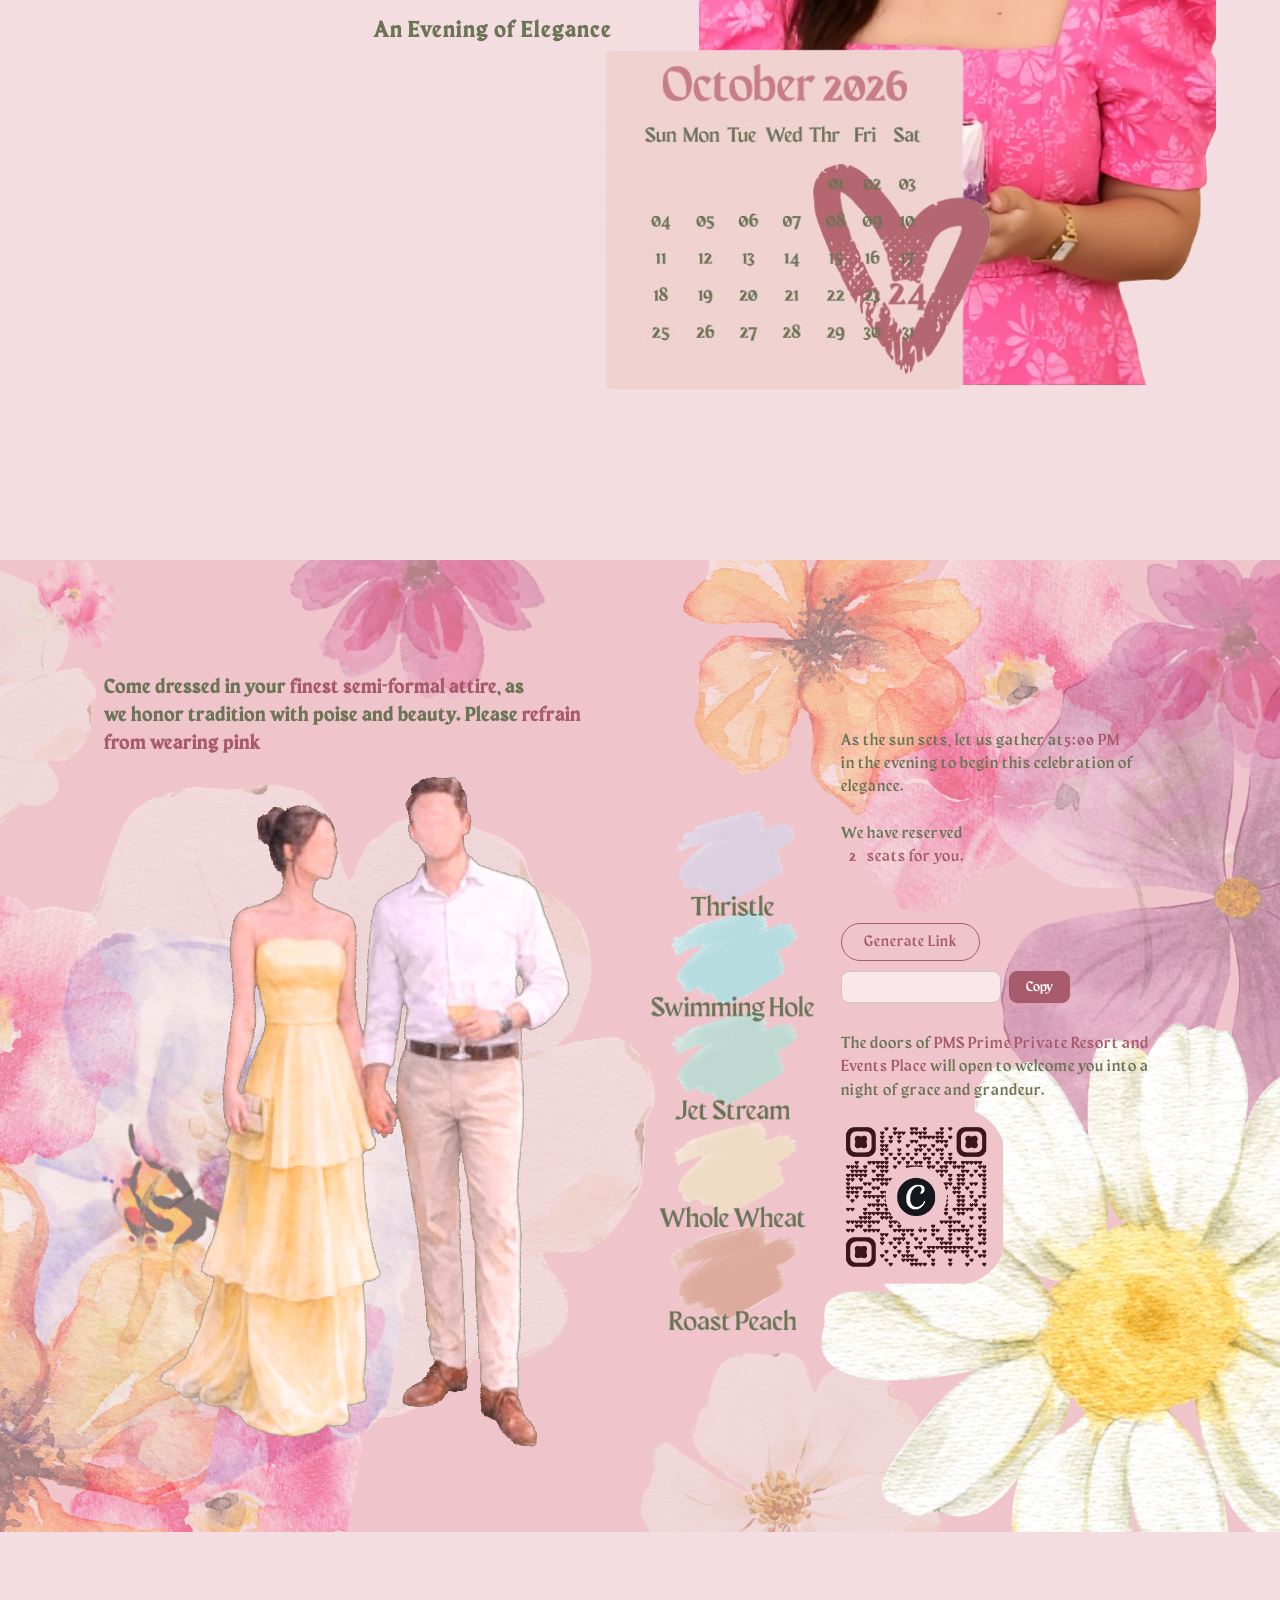
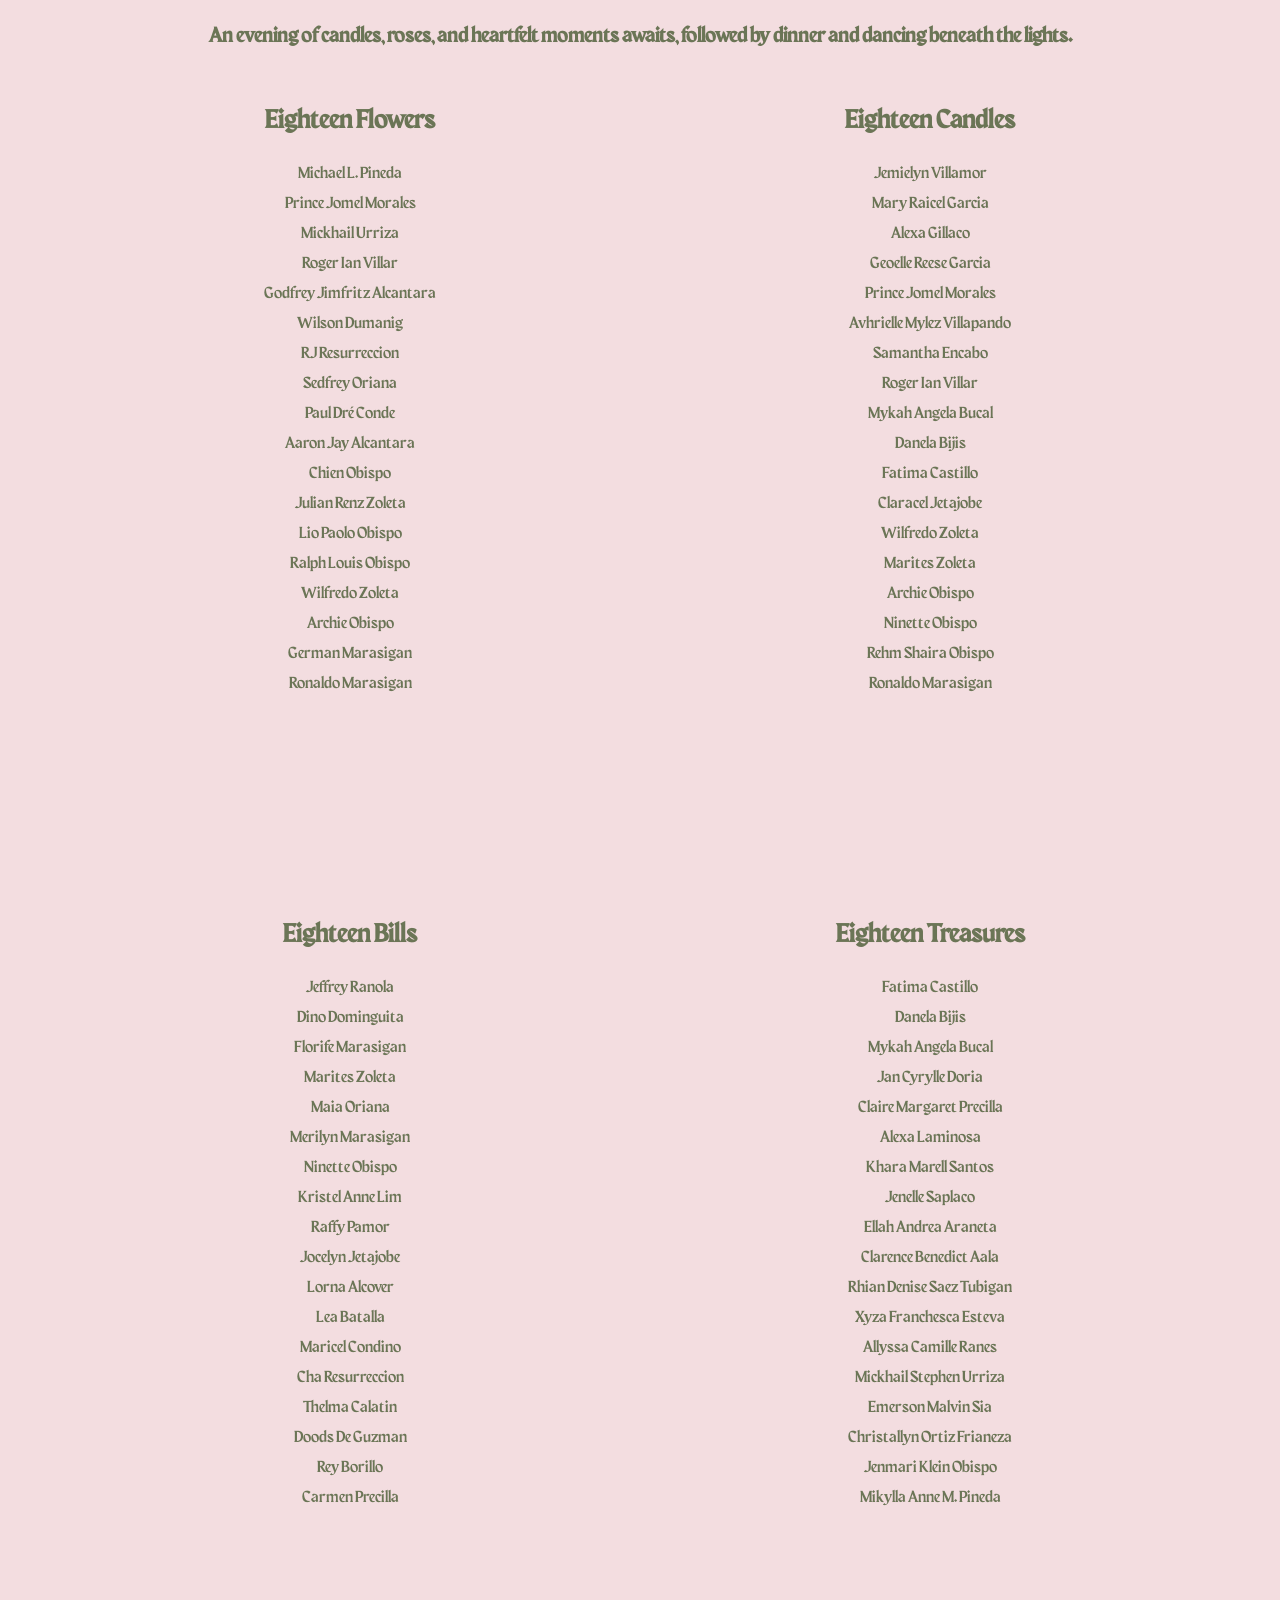
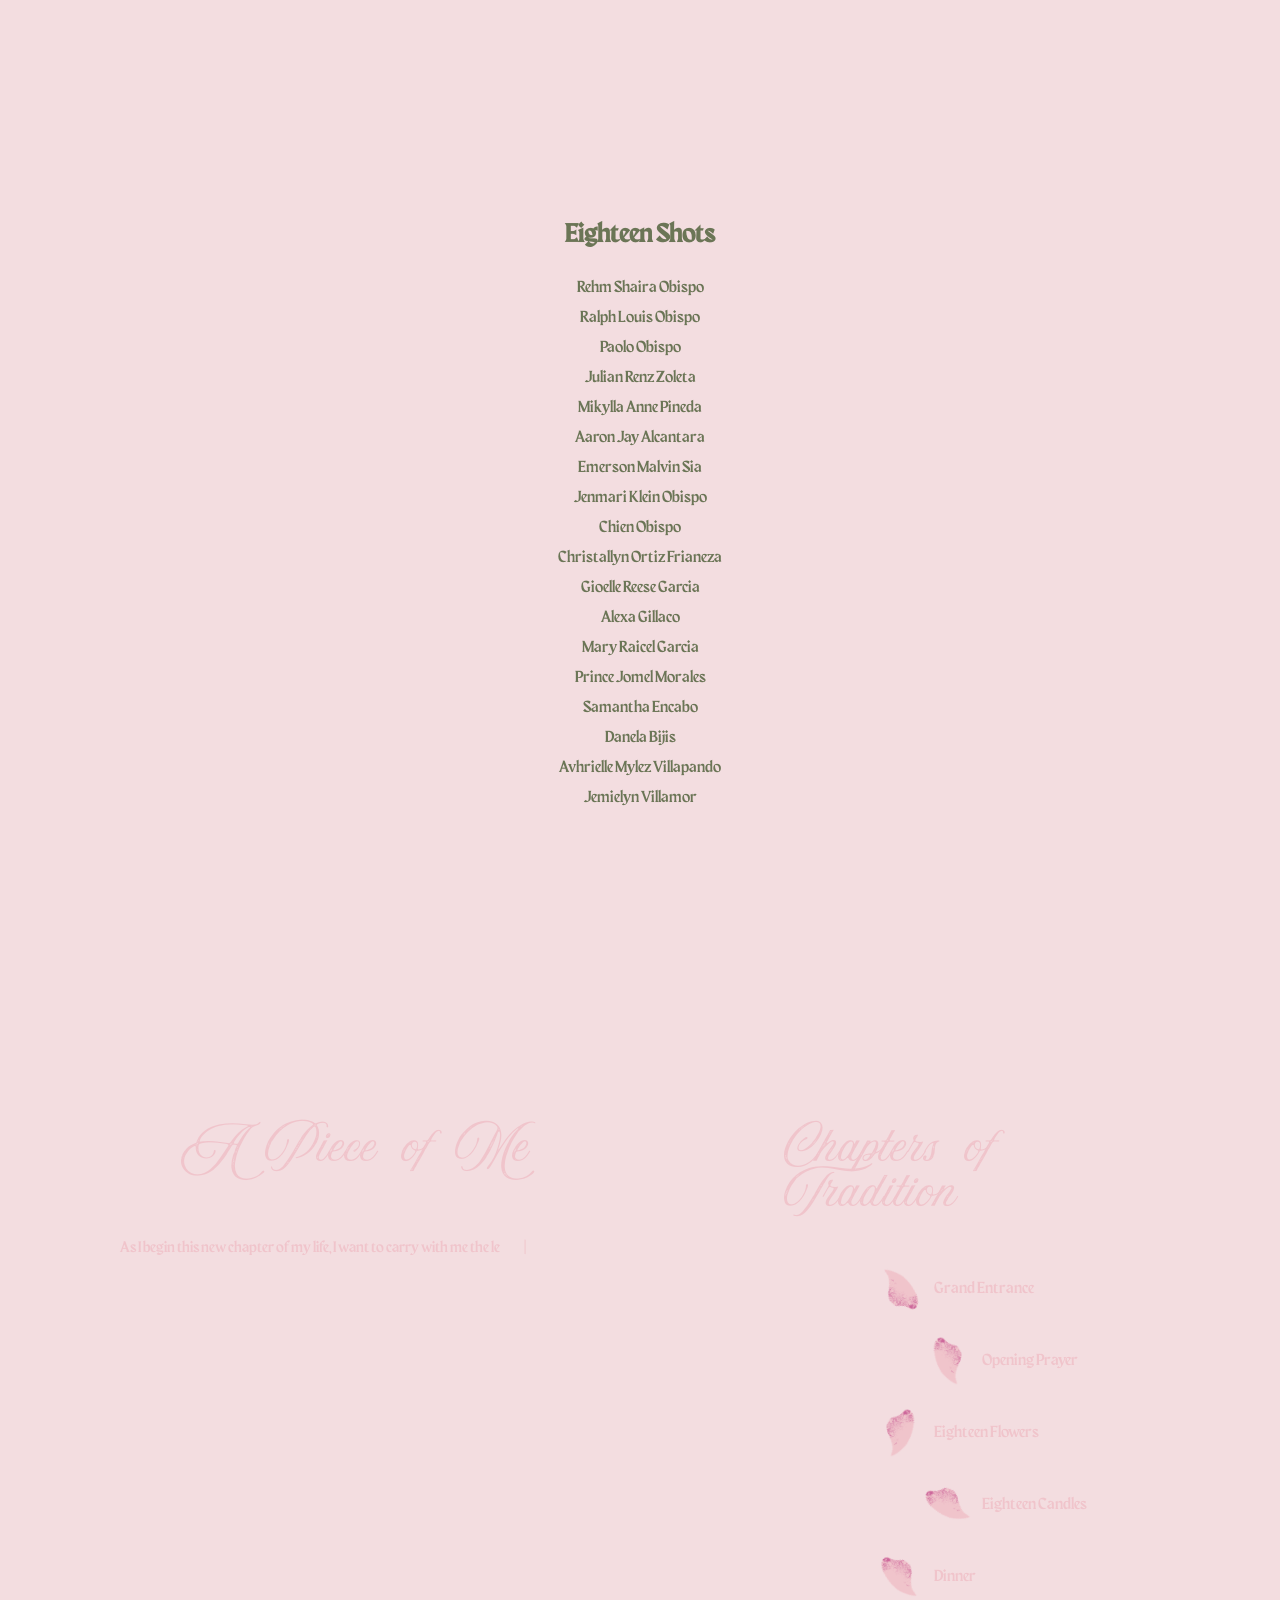
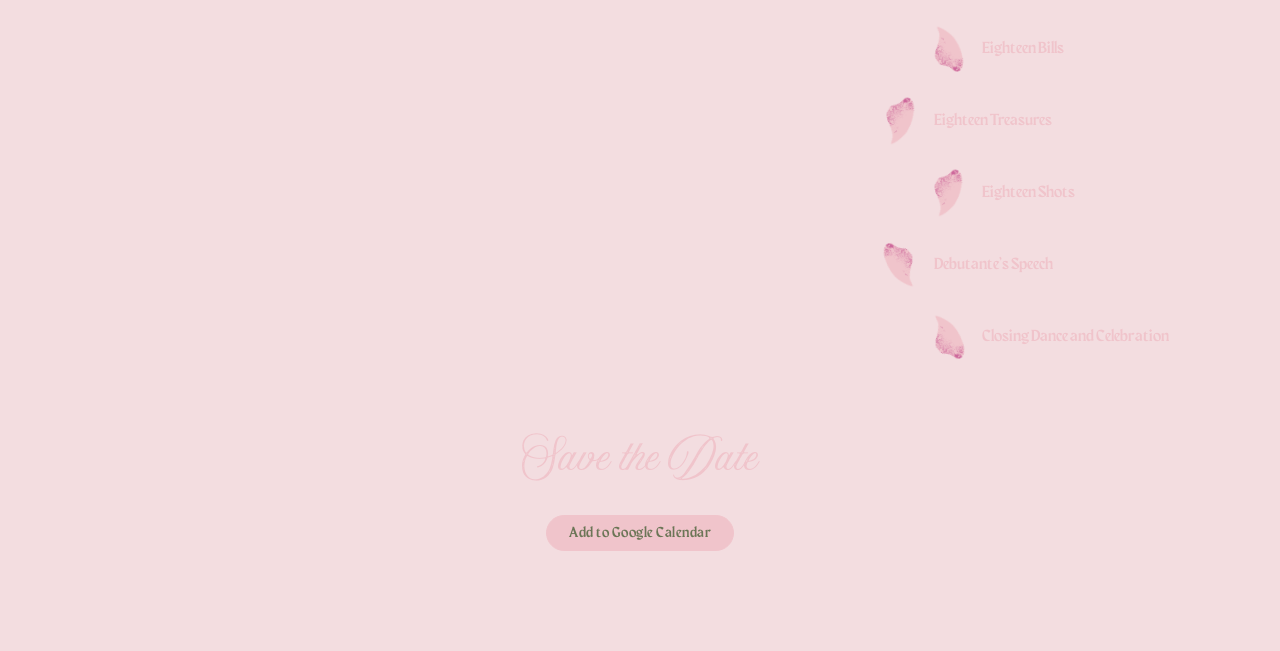
==== commit f892b185: "Update index.html" ====
--- a/index.html
+++ b/index.html
@@ -175,7 +175,7 @@
         <li>Mykah Angela Bucal</li>
         <li>Danela Bijis</li>
         <li>Fatima Castillo</li>
-        <li>Jeffrey Ranola</li>
+        <li>Claracel Jetajobe</li>
         <li>Wilfredo Zoleta</li>
         <li>Marites Zoleta</li>
         <li>Archie Obispo</li>
